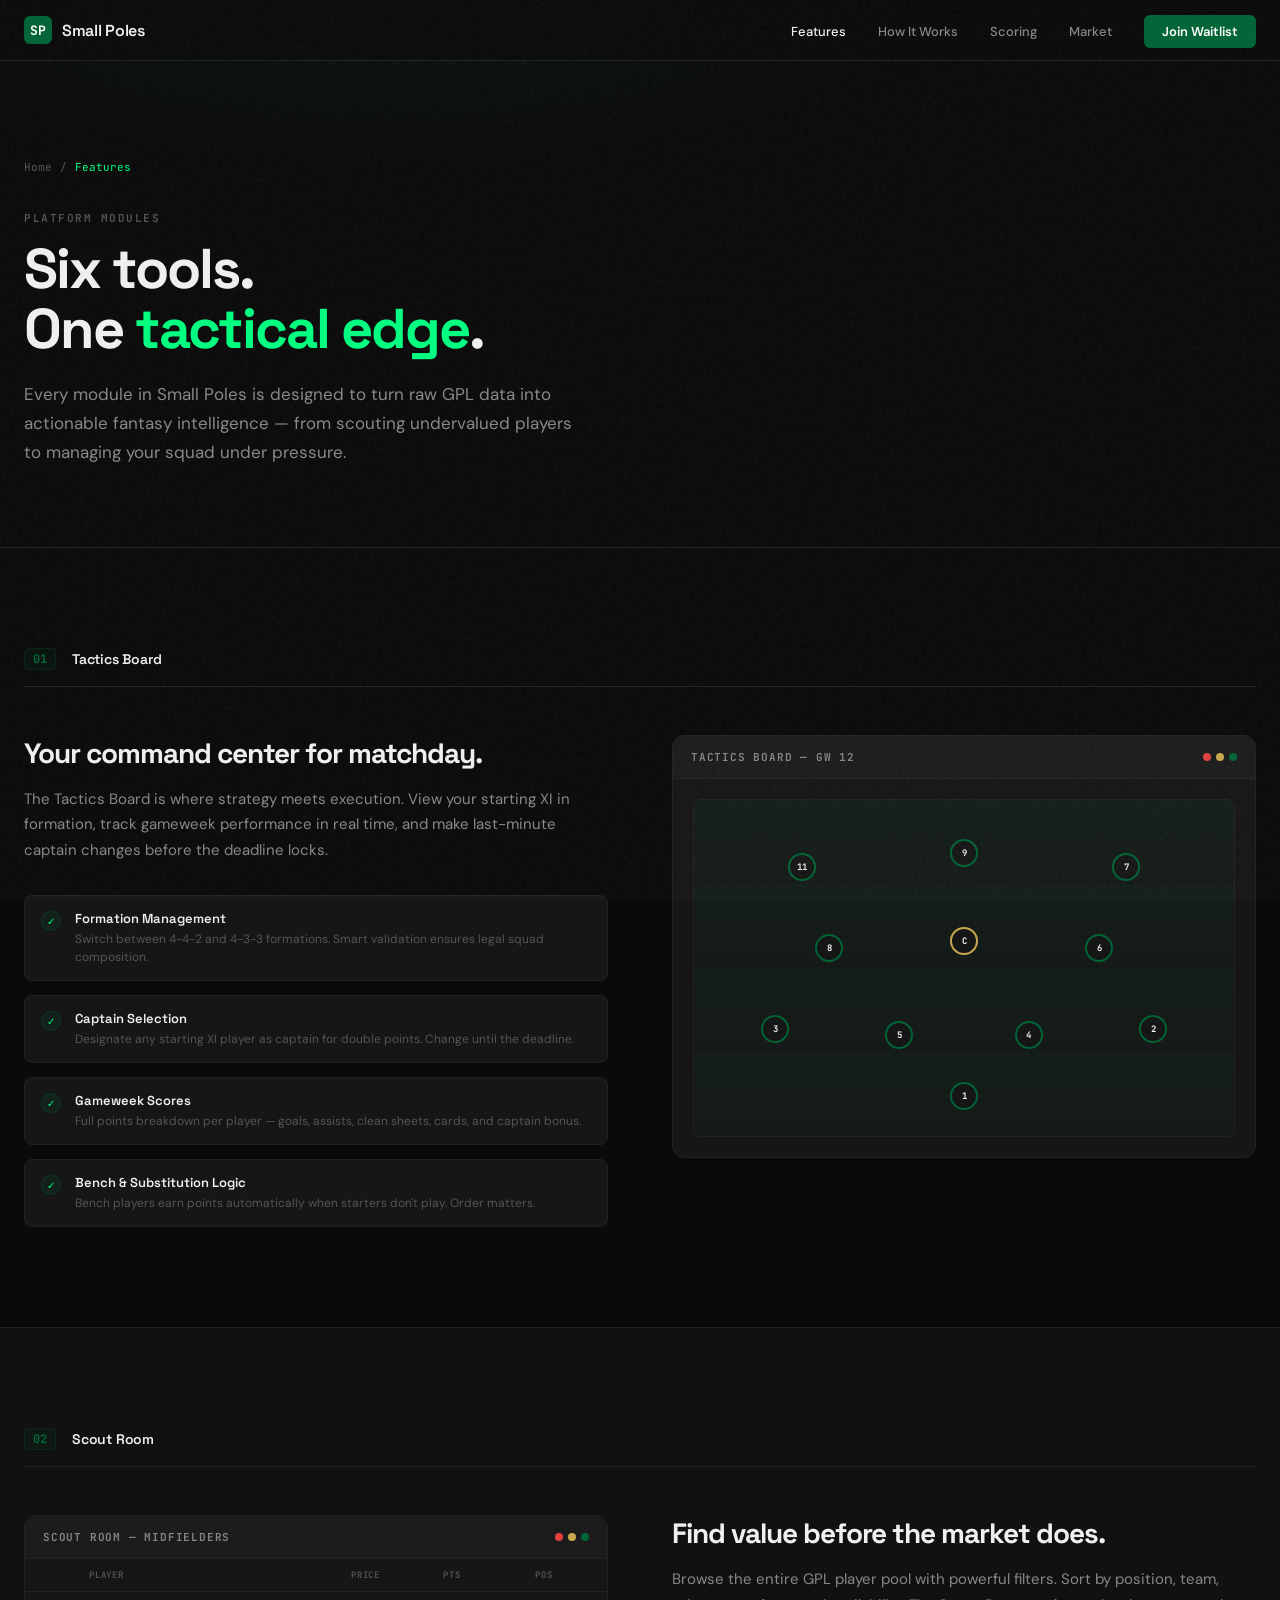
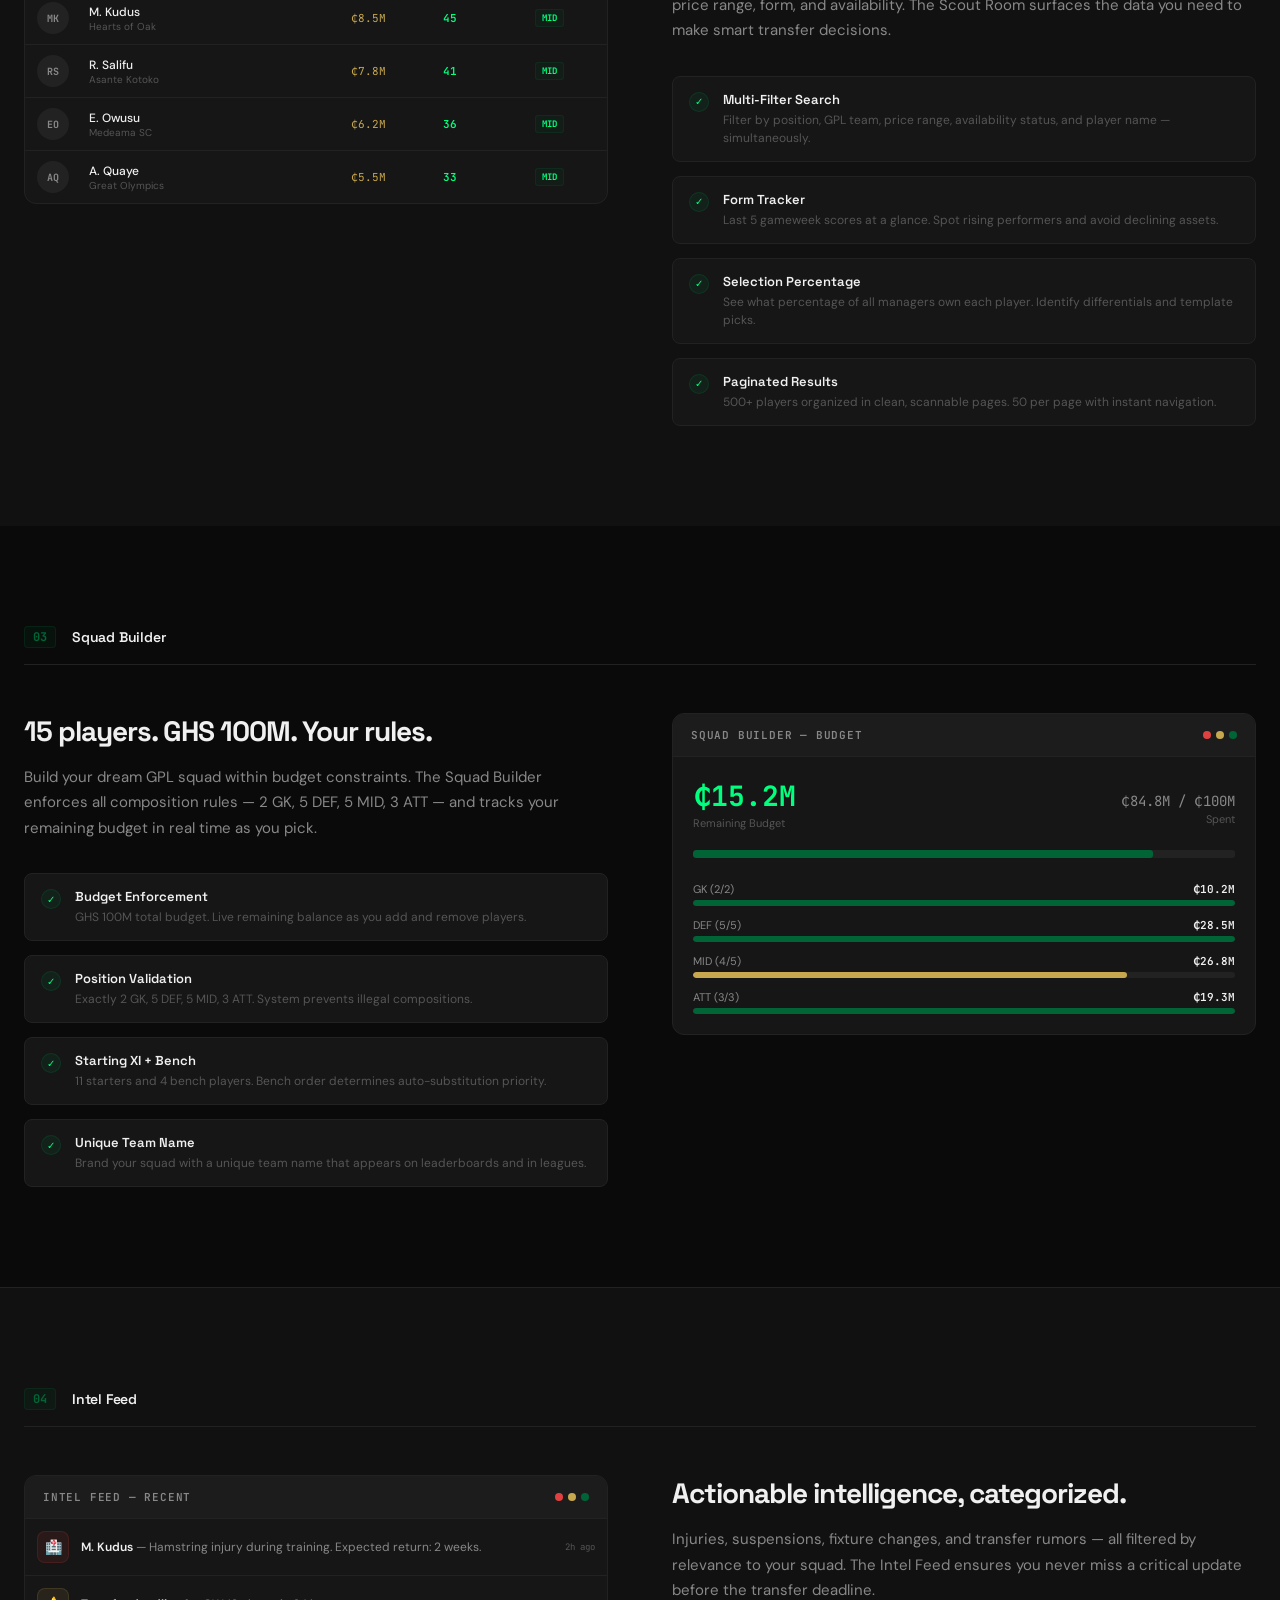
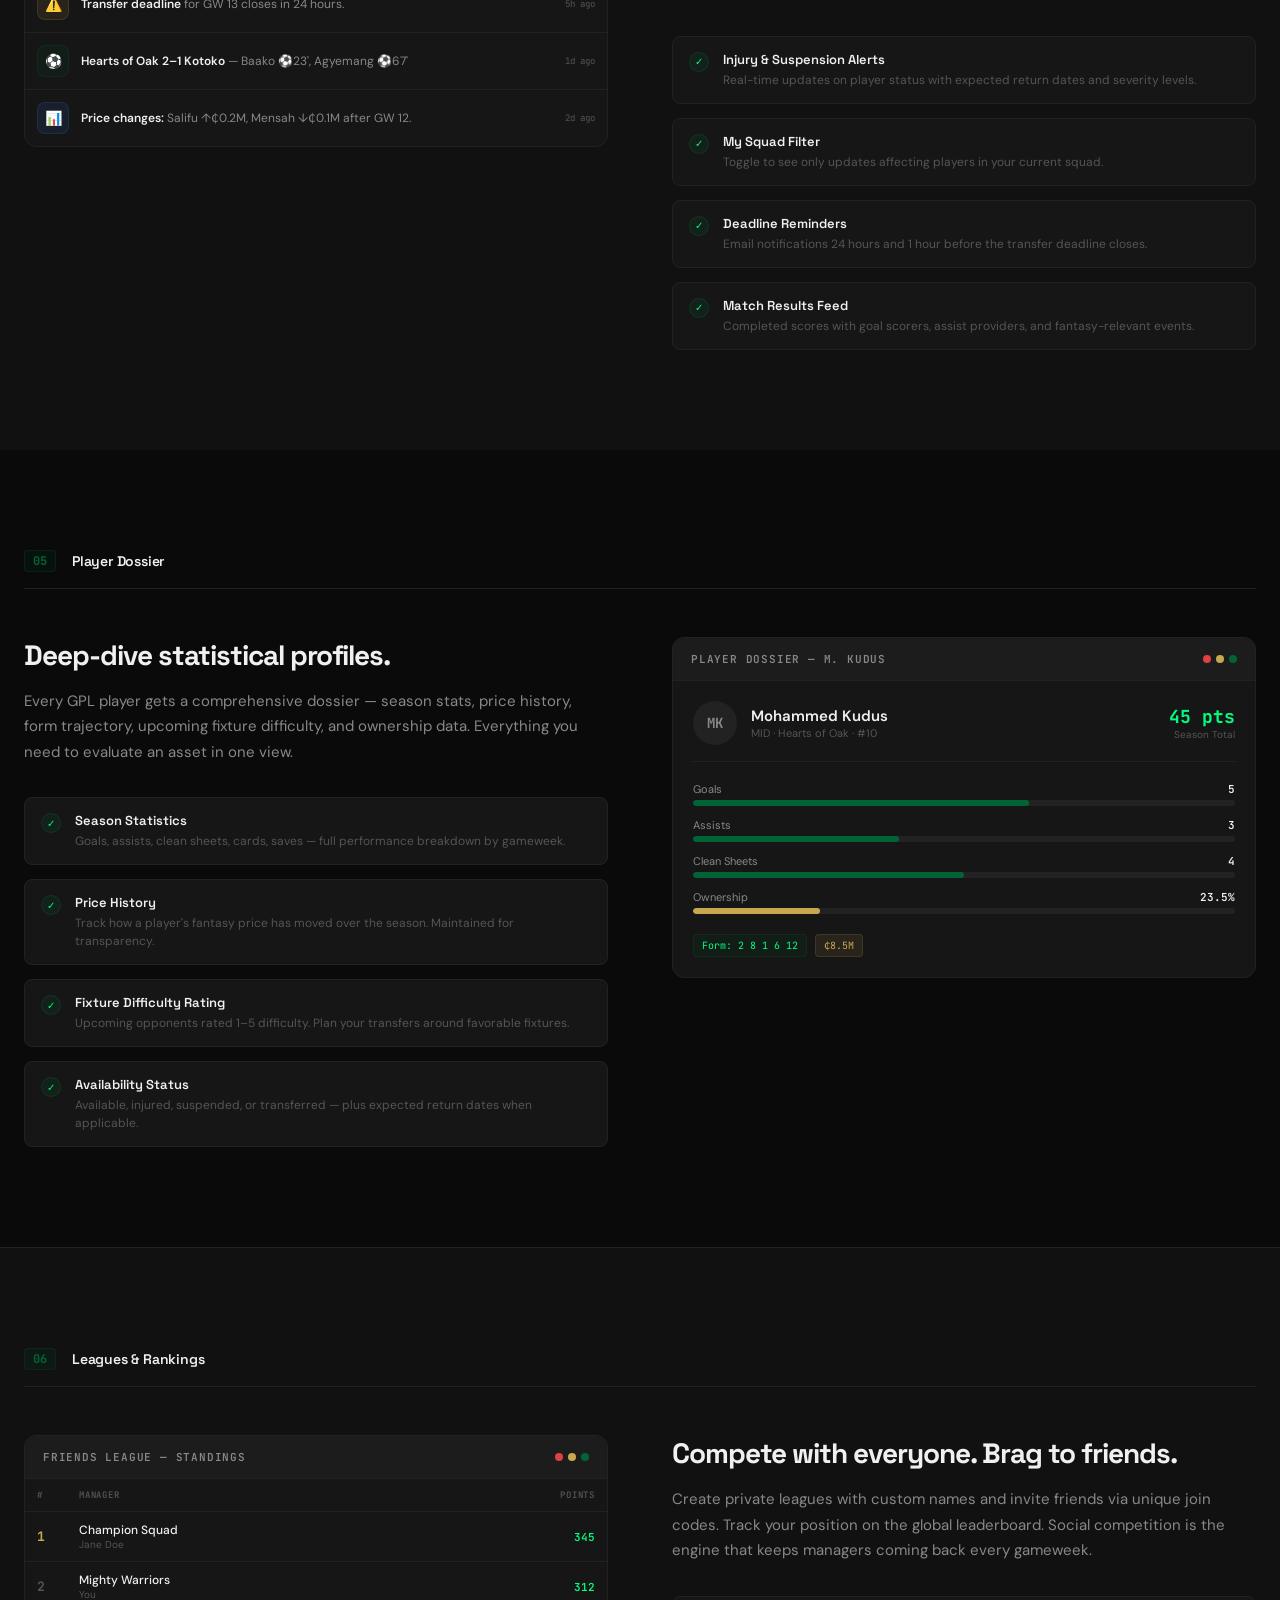
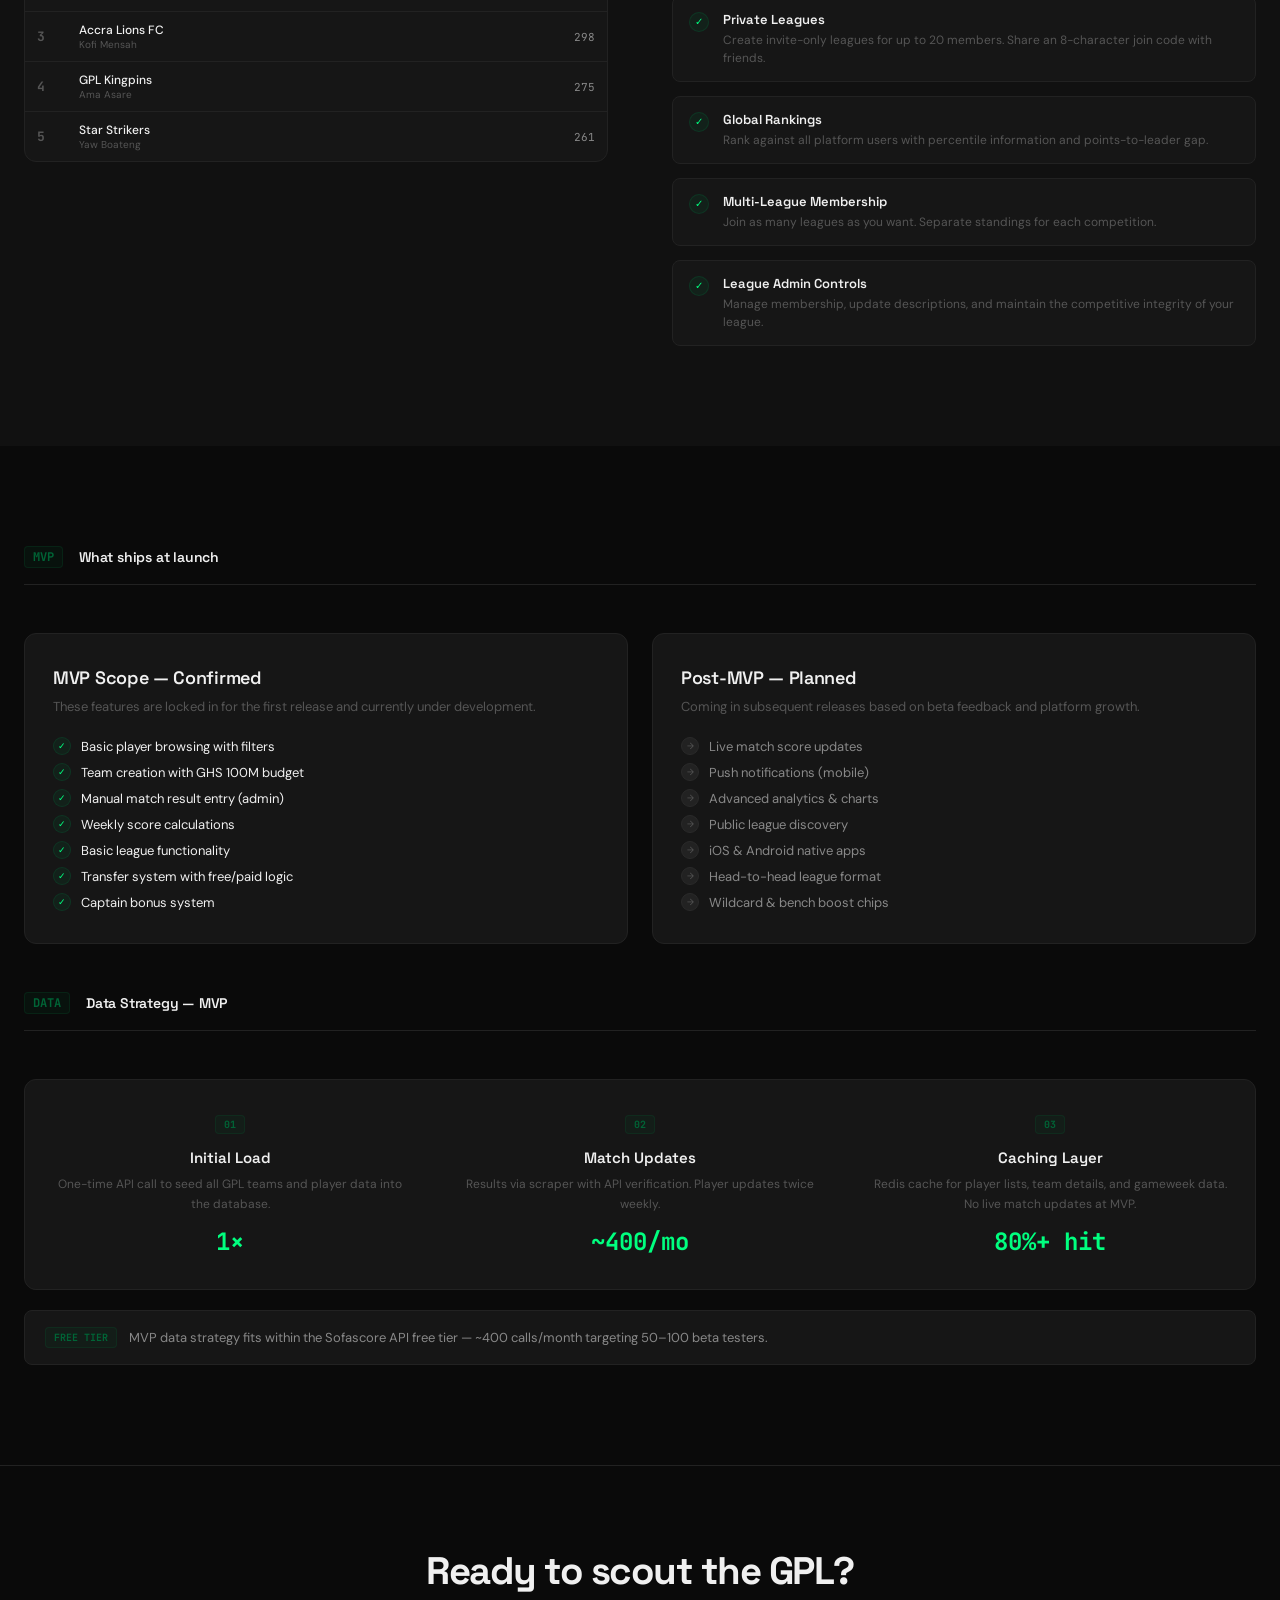
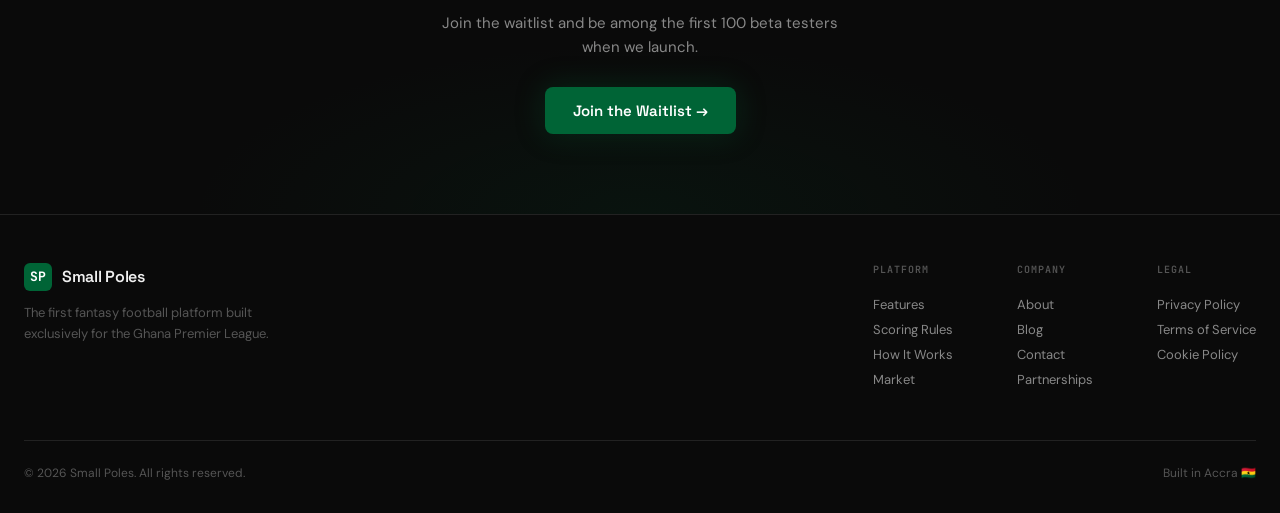
==== features.html @ ee2d5ac4 "Add scoring rules page for Small Poles fantasy football with detailed point system and examples" ====
<!DOCTYPE html>
<html lang="en">
<head>
    <meta charset="UTF-8">
    <meta name="viewport" content="width=device-width, initial-scale=1.0">
    <title>Features — Small Poles</title>
    <meta name="description" content="Six integrated modules for GPL fantasy intelligence. Tactics Board, Scout Room, Squad Builder, Intel Feed, Player Dossier, and Leagues.">
    <link rel="preconnect" href="https://fonts.googleapis.com">
    <link rel="preconnect" href="https://fonts.gstatic.com" crossorigin>
    <link href="https://fonts.googleapis.com/css2?family=Space+Grotesk:wght@300;400;500;600;700&family=JetBrains+Mono:wght@400;500;600;700&family=DM+Sans:wght@300;400;500;600;700&display=swap" rel="stylesheet">
    <style>
        *, *::before, *::after { margin: 0; padding: 0; box-sizing: border-box; }
        :root {
            --pitch: #006436; --pitch-light: #00803f; --pitch-glow: #00ff7f;
            --carbon: #0a0a0a; --carbon-light: #111111;
            --surface: #161616; --surface-raised: #1c1c1c;
            --border: #222222; --border-light: #2a2a2a;
            --text-primary: #f0f0f0; --text-secondary: #888888; --text-muted: #555555;
            --accent-gold: #c8a84e; --accent-red: #e04040; --accent-blue: #3b82f6;
            --font-display: 'Space Grotesk', sans-serif;
            --font-body: 'DM Sans', sans-serif;
            --font-mono: 'JetBrains Mono', monospace;
        }
        html { scroll-behavior: smooth; }
        body { font-family: var(--font-body); background: var(--carbon); color: var(--text-primary); overflow-x: hidden; -webkit-font-smoothing: antialiased; }
        body::after { content: ''; position: fixed; inset: 0; background-image: url("data:image/svg+xml,%3Csvg viewBox='0 0 256 256' xmlns='http://www.w3.org/2000/svg'%3E%3Cfilter id='n'%3E%3CfeTurbulence type='fractalNoise' baseFrequency='0.9' numOctaves='4' stitchTiles='stitch'/%3E%3C/filter%3E%3Crect width='100%25' height='100%25' filter='url(%23n)' opacity='0.04'/%3E%3C/svg%3E"); pointer-events: none; z-index: 9999; }
        .container { max-width: 1280px; margin: 0 auto; padding: 0 24px; }
        .label { font-family: var(--font-mono); font-size: 11px; font-weight: 600; letter-spacing: 1.5px; text-transform: uppercase; color: var(--text-muted); }

        /* ── Nav ── */
        nav { position: fixed; top: 0; left: 0; right: 0; z-index: 100; backdrop-filter: blur(20px); -webkit-backdrop-filter: blur(20px); background: rgba(10,10,10,0.8); border-bottom: 1px solid var(--border); }
        nav .container { display: flex; align-items: center; justify-content: space-between; height: 60px; }
        .nav-logo { display: flex; align-items: center; gap: 10px; text-decoration: none; color: var(--text-primary); }
        .nav-logo-mark { width: 28px; height: 28px; background: var(--pitch); border-radius: 6px; display: flex; align-items: center; justify-content: center; font-family: var(--font-mono); font-weight: 700; font-size: 13px; color: white; }
        .nav-logo-text { font-family: var(--font-display); font-weight: 600; font-size: 16px; letter-spacing: -0.3px; }
        .nav-links { display: flex; align-items: center; gap: 32px; list-style: none; }
        .nav-links a { font-size: 13px; font-weight: 500; color: var(--text-secondary); text-decoration: none; transition: color 0.2s; }
        .nav-links a:hover, .nav-links a.active { color: var(--text-primary); }
        .nav-cta { background: var(--pitch) !important; color: white !important; padding: 8px 18px; border-radius: 6px; font-weight: 600 !important; transition: background 0.2s !important; }
        .nav-cta:hover { background: var(--pitch-light) !important; }
        .mobile-toggle { display: none; background: none; border: 1px solid var(--border); border-radius: 6px; padding: 6px 10px; cursor: pointer; color: var(--text-primary); }
        .mobile-toggle span { display: block; width: 18px; height: 2px; background: var(--text-primary); margin: 4px 0; border-radius: 2px; }

        /* ── Page Hero ── */
        .page-hero {
            padding: 160px 0 80px;
            position: relative;
            border-bottom: 1px solid var(--border);
        }
        .page-hero-bg {
            position: absolute; inset: 0;
            background: radial-gradient(ellipse 70% 50% at 30% 0%, rgba(0,100,54,0.12) 0%, transparent 60%);
        }
        .page-hero .container { position: relative; z-index: 1; }
        .page-hero h1 {
            font-family: var(--font-display);
            font-size: clamp(40px, 4.5vw, 56px);
            font-weight: 700;
            letter-spacing: -2px;
            line-height: 1.08;
            margin-top: 12px;
            margin-bottom: 20px;
        }
        .page-hero h1 .accent { color: var(--pitch-glow); }
        .page-hero-sub {
            font-size: 17px;
            line-height: 1.7;
            color: var(--text-secondary);
            max-width: 560px;
        }
        .breadcrumb {
            display: flex; align-items: center; gap: 8px;
            font-family: var(--font-mono); font-size: 11px;
            margin-bottom: 32px;
        }
        .breadcrumb a { color: var(--text-muted); text-decoration: none; }
        .breadcrumb a:hover { color: var(--text-secondary); }
        .breadcrumb .sep { color: var(--text-muted); }
        .breadcrumb .current { color: var(--pitch-glow); }

        /* ── Sections ── */
        section { padding: 100px 0; }
        .section-label-bar {
            display: flex; align-items: center; gap: 16px;
            margin-bottom: 48px; padding-bottom: 16px;
            border-bottom: 1px solid var(--border);
        }
        .section-label-bar .num {
            font-family: var(--font-mono); font-size: 12px; font-weight: 700;
            color: var(--pitch); background: rgba(0,100,54,0.1);
            border: 1px solid rgba(0,100,54,0.2); border-radius: 4px;
            padding: 2px 8px;
        }
        .section-label-bar h2 {
            font-family: var(--font-display); font-size: 14px; font-weight: 600;
            letter-spacing: -0.2px;
        }
        .alt-bg { background: var(--carbon-light); border-top: 1px solid var(--border); }

        /* ── Feature Deep Dive ── */
        .feature-deep {
            display: grid;
            grid-template-columns: 1fr 1fr;
            gap: 64px;
            align-items: start;
        }
        .feature-deep.reversed { direction: rtl; }
        .feature-deep.reversed > * { direction: ltr; }
        .feature-deep-content h3 {
            font-family: var(--font-display);
            font-size: 28px; font-weight: 700;
            letter-spacing: -1px; margin-bottom: 16px;
        }
        .feature-deep-content > p {
            font-size: 15px; line-height: 1.7;
            color: var(--text-secondary); margin-bottom: 32px;
        }
        .feature-detail-list {
            display: flex; flex-direction: column; gap: 14px;
        }
        .feature-detail-item {
            display: flex; align-items: flex-start; gap: 14px;
            padding: 14px 16px;
            background: var(--surface);
            border: 1px solid var(--border);
            border-radius: 8px;
            transition: border-color 0.2s;
        }
        .feature-detail-item:hover { border-color: var(--border-light); }
        .feature-detail-check {
            width: 20px; height: 20px; border-radius: 50%;
            background: rgba(0,100,54,0.15); border: 1px solid rgba(0,100,54,0.3);
            display: flex; align-items: center; justify-content: center;
            flex-shrink: 0; margin-top: 1px;
            font-size: 10px; color: var(--pitch-glow);
        }
        .feature-detail-item h4 {
            font-family: var(--font-display); font-size: 13px; font-weight: 600;
            margin-bottom: 3px;
        }
        .feature-detail-item p {
            font-size: 12px; line-height: 1.5; color: var(--text-muted);
        }

        /* Feature Visual Mockup */
        .feature-visual {
            background: var(--surface);
            border: 1px solid var(--border);
            border-radius: 12px;
            overflow: hidden;
        }
        .feature-visual-header {
            display: flex; align-items: center; justify-content: space-between;
            padding: 14px 18px;
            border-bottom: 1px solid var(--border);
            background: var(--surface-raised);
        }
        .feature-visual-header h4 {
            font-family: var(--font-mono); font-size: 11px; font-weight: 600;
            color: var(--text-secondary); text-transform: uppercase; letter-spacing: 0.8px;
        }
        .fv-dots { display: flex; gap: 5px; }
        .fv-dots span { width: 8px; height: 8px; border-radius: 50%; background: var(--border-light); }
        .fv-dots span:first-child { background: var(--accent-red); }
        .fv-dots span:nth-child(2) { background: var(--accent-gold); }
        .fv-dots span:last-child { background: var(--pitch); }
        .feature-visual-body { padding: 20px; }

        /* Mock table rows */
        .mock-row {
            display: grid;
            grid-template-columns: 40px 1fr 80px 80px 60px;
            gap: 12px; align-items: center;
            padding: 10px 12px;
            border-bottom: 1px solid var(--border);
            font-size: 12px;
        }
        .mock-row:last-child { border-bottom: none; }
        .mock-row-head {
            font-family: var(--font-mono); font-size: 9px; font-weight: 600;
            color: var(--text-muted); text-transform: uppercase; letter-spacing: 0.8px;
        }
        .mock-avatar {
            width: 32px; height: 32px; border-radius: 50%;
            background: var(--border); display: flex;
            align-items: center; justify-content: center;
            font-family: var(--font-mono); font-size: 10px;
            font-weight: 700; color: var(--text-secondary);
        }
        .mock-name { font-weight: 500; }
        .mock-name small { display: block; font-size: 10px; color: var(--text-muted); font-weight: 400; }
        .mock-price { font-family: var(--font-mono); font-size: 11px; color: var(--accent-gold); }
        .mock-pts { font-family: var(--font-mono); font-size: 11px; font-weight: 600; color: var(--pitch-glow); }
        .mock-pos {
            font-family: var(--font-mono); font-size: 9px; font-weight: 700;
            background: rgba(0,100,54,0.1); border: 1px solid rgba(0,100,54,0.2);
            padding: 2px 6px; border-radius: 3px; color: var(--pitch-glow);
            text-align: center; width: fit-content;
        }

        /* Mock pitch */
        .mock-pitch {
            aspect-ratio: 16/10;
            background: linear-gradient(180deg,
                rgba(0,100,54,0.1) 0%, rgba(0,100,54,0.05) 25%,
                rgba(0,100,54,0.1) 25%, rgba(0,100,54,0.05) 50%,
                rgba(0,100,54,0.1) 50%, rgba(0,100,54,0.05) 75%,
                rgba(0,100,54,0.1) 75%, rgba(0,100,54,0.05) 100%);
            border-radius: 8px;
            border: 1px solid var(--border);
            position: relative;
        }
        .mock-pitch-dot {
            position: absolute; width: 28px; height: 28px;
            border-radius: 50%; background: var(--surface);
            border: 2px solid var(--pitch);
            display: flex; align-items: center; justify-content: center;
            font-family: var(--font-mono); font-size: 9px; font-weight: 700;
            transform: translate(-50%, -50%);
        }
        .mock-pitch-dot.gold { border-color: var(--accent-gold); }

        /* Mock notification list */
        .mock-notif {
            display: flex; align-items: center; gap: 12px;
            padding: 12px; border-bottom: 1px solid var(--border);
        }
        .mock-notif:last-child { border-bottom: none; }
        .mock-notif-icon {
            width: 32px; height: 32px; border-radius: 8px;
            display: flex; align-items: center; justify-content: center;
            font-size: 14px; flex-shrink: 0;
        }
        .mock-notif-icon.red { background: rgba(224,64,64,0.1); border: 1px solid rgba(224,64,64,0.15); }
        .mock-notif-icon.gold { background: rgba(200,168,78,0.1); border: 1px solid rgba(200,168,78,0.15); }
        .mock-notif-icon.blue { background: rgba(59,130,246,0.1); border: 1px solid rgba(59,130,246,0.15); }
        .mock-notif-icon.green { background: rgba(0,100,54,0.1); border: 1px solid rgba(0,100,54,0.2); }
        .mock-notif-text { font-size: 12px; color: var(--text-secondary); line-height: 1.4; }
        .mock-notif-text strong { color: var(--text-primary); font-weight: 600; }
        .mock-notif-time { font-family: var(--font-mono); font-size: 9px; color: var(--text-muted); margin-left: auto; white-space: nowrap; }

        /* Mock leaderboard */
        .mock-lb-row {
            display: grid;
            grid-template-columns: 30px 1fr 80px;
            gap: 12px; align-items: center;
            padding: 10px 12px;
            border-bottom: 1px solid var(--border);
            font-size: 12px;
        }
        .mock-lb-row:last-child { border-bottom: none; }
        .mock-lb-rank {
            font-family: var(--font-mono); font-weight: 700;
            color: var(--text-muted); font-size: 13px;
        }
        .mock-lb-rank.top { color: var(--accent-gold); }

        /* Mock stat bars */
        .mock-stat-bar-group { display: flex; flex-direction: column; gap: 12px; margin-top: 8px; }
        .mock-stat-bar-label {
            display: flex; justify-content: space-between;
            font-size: 11px; margin-bottom: 4px;
        }
        .mock-stat-bar-label span:last-child { font-family: var(--font-mono); font-weight: 600; color: var(--text-primary); }
        .mock-stat-bar-track {
            height: 6px; background: var(--border); border-radius: 3px; overflow: hidden;
        }
        .mock-stat-bar-fill {
            height: 100%; border-radius: 3px; background: var(--pitch);
        }

        /* ── MVP Status ── */
        .mvp-grid {
            display: grid;
            grid-template-columns: 1fr 1fr;
            gap: 24px;
        }
        .mvp-card {
            background: var(--surface);
            border: 1px solid var(--border);
            border-radius: 12px;
            padding: 32px 28px;
        }
        .mvp-card h3 {
            font-family: var(--font-display); font-size: 18px;
            font-weight: 600; margin-bottom: 8px; letter-spacing: -0.3px;
        }
        .mvp-card > p {
            font-size: 13px; color: var(--text-muted); margin-bottom: 20px; line-height: 1.6;
        }
        .mvp-checklist {
            display: flex; flex-direction: column; gap: 8px;
        }
        .mvp-check {
            display: flex; align-items: center; gap: 10px;
            font-size: 13px; color: var(--text-secondary);
        }
        .mvp-check-icon {
            width: 18px; height: 18px; border-radius: 50%;
            display: flex; align-items: center; justify-content: center;
            font-size: 9px; flex-shrink: 0;
        }
        .mvp-check-icon.done { background: rgba(0,100,54,0.15); color: var(--pitch-glow); border: 1px solid rgba(0,100,54,0.3); }
        .mvp-check-icon.planned { background: var(--border); color: var(--text-muted); border: 1px solid var(--border-light); }
        .mvp-check.done-text { color: var(--text-primary); }

        /* ── Data strategy ── */
        .data-flow {
            display: grid; grid-template-columns: repeat(3, 1fr); gap: 0;
            border: 1px solid var(--border); border-radius: 12px;
            overflow: hidden; background: var(--border);
        }
        .data-flow-step {
            background: var(--surface); padding: 32px 24px;
            text-align: center;
        }
        .data-flow-step-num {
            font-family: var(--font-mono); font-size: 10px; font-weight: 700;
            color: var(--pitch); background: rgba(0,100,54,0.1);
            border: 1px solid rgba(0,100,54,0.2);
            padding: 2px 8px; border-radius: 4px;
            display: inline-block; margin-bottom: 14px;
        }
        .data-flow-step h4 {
            font-family: var(--font-display); font-size: 15px; font-weight: 600;
            margin-bottom: 8px;
        }
        .data-flow-step p {
            font-size: 12px; line-height: 1.6; color: var(--text-muted);
        }
        .data-flow-step .mono-val {
            font-family: var(--font-mono); font-size: 24px; font-weight: 700;
            color: var(--pitch-glow); display: block; margin-top: 12px;
        }

        /* ── CTA ── */
        .page-cta {
            border-top: 1px solid var(--border);
            padding: 80px 0;
            text-align: center;
            position: relative;
        }
        .page-cta-bg { position: absolute; inset: 0; background: radial-gradient(ellipse 50% 70% at 50% 100%, rgba(0,100,54,0.1) 0%, transparent 70%); }
        .page-cta .container { position: relative; z-index: 1; }
        .page-cta h2 {
            font-family: var(--font-display); font-size: clamp(28px, 3vw, 40px);
            font-weight: 700; letter-spacing: -1.5px; margin-bottom: 16px;
        }
        .page-cta p { font-size: 15px; color: var(--text-secondary); max-width: 420px; margin: 0 auto 28px; line-height: 1.6; }
        .btn-primary {
            display: inline-flex; align-items: center; gap: 8px;
            background: var(--pitch); color: white; padding: 14px 28px;
            border-radius: 8px; font-family: var(--font-display);
            font-weight: 600; font-size: 15px; text-decoration: none;
            border: none; cursor: pointer; transition: all 0.2s;
            box-shadow: 0 0 30px rgba(0,100,54,0.3);
        }
        .btn-primary:hover { background: var(--pitch-light); transform: translateY(-1px); }

        /* ── Footer ── */
        footer { border-top: 1px solid var(--border); padding: 48px 0 32px; }
        .footer-top { display: flex; align-items: flex-start; justify-content: space-between; margin-bottom: 48px; }
        .footer-brand p { font-size: 13px; color: var(--text-muted); margin-top: 12px; max-width: 280px; line-height: 1.6; }
        .footer-links-group h4 { font-family: var(--font-mono); font-size: 10px; font-weight: 600; color: var(--text-muted); text-transform: uppercase; letter-spacing: 1px; margin-bottom: 16px; }
        .footer-links-group a { display: block; font-size: 13px; color: var(--text-secondary); text-decoration: none; padding: 4px 0; transition: color 0.2s; }
        .footer-links-group a:hover { color: var(--text-primary); }
        .footer-bottom { display: flex; align-items: center; justify-content: space-between; padding-top: 24px; border-top: 1px solid var(--border); font-size: 12px; color: var(--text-muted); }

        /* ── Animations ── */
        @keyframes fadeUp { from { opacity: 0; transform: translateY(24px); } to { opacity: 1; transform: translateY(0); } }
        .reveal { opacity: 0; transform: translateY(30px); transition: opacity 0.7s ease-out, transform 0.7s ease-out; }
        .reveal.visible { opacity: 1; transform: translateY(0); }

        /* ── Responsive ── */
        @media (max-width: 1024px) {
            .feature-deep, .feature-deep.reversed { grid-template-columns: 1fr; direction: ltr; }
            .mvp-grid { grid-template-columns: 1fr; }
            .data-flow { grid-template-columns: 1fr; }
        }
        @media (max-width: 768px) {
            .nav-links { display: none; }
            .mobile-toggle { display: block; }
            .nav-links.open { display: flex; flex-direction: column; position: absolute; top: 60px; left: 0; right: 0; background: var(--carbon); border-bottom: 1px solid var(--border); padding: 20px 24px; gap: 16px; }
            .footer-top { flex-direction: column; gap: 36px; }
            .footer-bottom { flex-direction: column; gap: 12px; text-align: center; }
        }
    </style>
</head>
<body>

<nav>
    <div class="container">
        <a href="index.html" class="nav-logo">
            <div class="nav-logo-mark">SP</div>
            <span class="nav-logo-text">Small Poles</span>
        </a>
        <ul class="nav-links" id="navLinks">
            <li><a href="features.html" class="active">Features</a></li>
            <li><a href="how-it-works.html">How It Works</a></li>
            <li><a href="scoring.html">Scoring</a></li>
            <li><a href="market.html">Market</a></li>
            <li><a href="index.html#waitlist" class="nav-cta">Join Waitlist</a></li>
        </ul>
        <button class="mobile-toggle" onclick="document.getElementById('navLinks').classList.toggle('open')" aria-label="Toggle menu">
            <span></span><span></span><span></span>
        </button>
    </div>
</nav>

<!-- Page Hero -->
<section class="page-hero">
    <div class="page-hero-bg"></div>
    <div class="container">
        <div class="breadcrumb">
            <a href="index.html">Home</a>
            <span class="sep">/</span>
            <span class="current">Features</span>
        </div>
        <span class="label">Platform Modules</span>
        <h1>Six tools.<br>One <span class="accent">tactical edge</span>.</h1>
        <p class="page-hero-sub">Every module in Small Poles is designed to turn raw GPL data into actionable fantasy intelligence — from scouting undervalued players to managing your squad under pressure.</p>
    </div>
</section>

<!-- Feature 1: Tactics Board -->
<section id="tactics-board">
    <div class="container">
        <div class="section-label-bar reveal">
            <span class="num">01</span>
            <h2>Tactics Board</h2>
        </div>
        <div class="feature-deep reveal">
            <div class="feature-deep-content">
                <h3>Your command center for matchday.</h3>
                <p>The Tactics Board is where strategy meets execution. View your starting XI in formation, track gameweek performance in real time, and make last-minute captain changes before the deadline locks.</p>
                <div class="feature-detail-list">
                    <div class="feature-detail-item">
                        <div class="feature-detail-check">✓</div>
                        <div>
                            <h4>Formation Management</h4>
                            <p>Switch between 4-4-2 and 4-3-3 formations. Smart validation ensures legal squad composition.</p>
                        </div>
                    </div>
                    <div class="feature-detail-item">
                        <div class="feature-detail-check">✓</div>
                        <div>
                            <h4>Captain Selection</h4>
                            <p>Designate any starting XI player as captain for double points. Change until the deadline.</p>
                        </div>
                    </div>
                    <div class="feature-detail-item">
                        <div class="feature-detail-check">✓</div>
                        <div>
                            <h4>Gameweek Scores</h4>
                            <p>Full points breakdown per player — goals, assists, clean sheets, cards, and captain bonus.</p>
                        </div>
                    </div>
                    <div class="feature-detail-item">
                        <div class="feature-detail-check">✓</div>
                        <div>
                            <h4>Bench & Substitution Logic</h4>
                            <p>Bench players earn points automatically when starters don't play. Order matters.</p>
                        </div>
                    </div>
                </div>
            </div>
            <div class="feature-visual">
                <div class="feature-visual-header">
                    <h4>Tactics Board — GW 12</h4>
                    <div class="fv-dots"><span></span><span></span><span></span></div>
                </div>
                <div class="feature-visual-body">
                    <div class="mock-pitch">
                        <div class="mock-pitch-dot" style="left:50%;top:88%">1</div>
                        <div class="mock-pitch-dot" style="left:15%;top:68%">3</div>
                        <div class="mock-pitch-dot" style="left:38%;top:70%">5</div>
                        <div class="mock-pitch-dot" style="left:62%;top:70%">4</div>
                        <div class="mock-pitch-dot" style="left:85%;top:68%">2</div>
                        <div class="mock-pitch-dot" style="left:25%;top:44%">8</div>
                        <div class="mock-pitch-dot gold" style="left:50%;top:42%">C</div>
                        <div class="mock-pitch-dot" style="left:75%;top:44%">6</div>
                        <div class="mock-pitch-dot" style="left:20%;top:20%">11</div>
                        <div class="mock-pitch-dot" style="left:50%;top:16%">9</div>
                        <div class="mock-pitch-dot" style="left:80%;top:20%">7</div>
                    </div>
                </div>
            </div>
        </div>
    </div>
</section>

<!-- Feature 2: Scout Room -->
<section class="alt-bg" id="scout-room">
    <div class="container">
        <div class="section-label-bar reveal">
            <span class="num">02</span>
            <h2>Scout Room</h2>
        </div>
        <div class="feature-deep reversed reveal">
            <div class="feature-deep-content">
                <h3>Find value before the market does.</h3>
                <p>Browse the entire GPL player pool with powerful filters. Sort by position, team, price range, form, and availability. The Scout Room surfaces the data you need to make smart transfer decisions.</p>
                <div class="feature-detail-list">
                    <div class="feature-detail-item">
                        <div class="feature-detail-check">✓</div>
                        <div>
                            <h4>Multi-Filter Search</h4>
                            <p>Filter by position, GPL team, price range, availability status, and player name — simultaneously.</p>
                        </div>
                    </div>
                    <div class="feature-detail-item">
                        <div class="feature-detail-check">✓</div>
                        <div>
                            <h4>Form Tracker</h4>
                            <p>Last 5 gameweek scores at a glance. Spot rising performers and avoid declining assets.</p>
                        </div>
                    </div>
                    <div class="feature-detail-item">
                        <div class="feature-detail-check">✓</div>
                        <div>
                            <h4>Selection Percentage</h4>
                            <p>See what percentage of all managers own each player. Identify differentials and template picks.</p>
                        </div>
                    </div>
                    <div class="feature-detail-item">
                        <div class="feature-detail-check">✓</div>
                        <div>
                            <h4>Paginated Results</h4>
                            <p>500+ players organized in clean, scannable pages. 50 per page with instant navigation.</p>
                        </div>
                    </div>
                </div>
            </div>
            <div class="feature-visual">
                <div class="feature-visual-header">
                    <h4>Scout Room — Midfielders</h4>
                    <div class="fv-dots"><span></span><span></span><span></span></div>
                </div>
                <div class="feature-visual-body" style="padding:0">
                    <div class="mock-row mock-row-head">
                        <span></span><span>Player</span><span>Price</span><span>Pts</span><span>Pos</span>
                    </div>
                    <div class="mock-row">
                        <div class="mock-avatar">MK</div>
                        <div class="mock-name">M. Kudus<small>Hearts of Oak</small></div>
                        <div class="mock-price">₵8.5M</div>
                        <div class="mock-pts">45</div>
                        <div class="mock-pos">MID</div>
                    </div>
                    <div class="mock-row">
                        <div class="mock-avatar">RS</div>
                        <div class="mock-name">R. Salifu<small>Asante Kotoko</small></div>
                        <div class="mock-price">₵7.8M</div>
                        <div class="mock-pts">41</div>
                        <div class="mock-pos">MID</div>
                    </div>
                    <div class="mock-row">
                        <div class="mock-avatar">EO</div>
                        <div class="mock-name">E. Owusu<small>Medeama SC</small></div>
                        <div class="mock-price">₵6.2M</div>
                        <div class="mock-pts">36</div>
                        <div class="mock-pos">MID</div>
                    </div>
                    <div class="mock-row">
                        <div class="mock-avatar">AQ</div>
                        <div class="mock-name">A. Quaye<small>Great Olympics</small></div>
                        <div class="mock-price">₵5.5M</div>
                        <div class="mock-pts">33</div>
                        <div class="mock-pos">MID</div>
                    </div>
                </div>
            </div>
        </div>
    </div>
</section>

<!-- Feature 3: Squad Builder -->
<section id="squad-builder">
    <div class="container">
        <div class="section-label-bar reveal">
            <span class="num">03</span>
            <h2>Squad Builder</h2>
        </div>
        <div class="feature-deep reveal">
            <div class="feature-deep-content">
                <h3>15 players. GHS 100M. Your rules.</h3>
                <p>Build your dream GPL squad within budget constraints. The Squad Builder enforces all composition rules — 2 GK, 5 DEF, 5 MID, 3 ATT — and tracks your remaining budget in real time as you pick.</p>
                <div class="feature-detail-list">
                    <div class="feature-detail-item">
                        <div class="feature-detail-check">✓</div>
                        <div>
                            <h4>Budget Enforcement</h4>
                            <p>GHS 100M total budget. Live remaining balance as you add and remove players.</p>
                        </div>
                    </div>
                    <div class="feature-detail-item">
                        <div class="feature-detail-check">✓</div>
                        <div>
                            <h4>Position Validation</h4>
                            <p>Exactly 2 GK, 5 DEF, 5 MID, 3 ATT. System prevents illegal compositions.</p>
                        </div>
                    </div>
                    <div class="feature-detail-item">
                        <div class="feature-detail-check">✓</div>
                        <div>
                            <h4>Starting XI + Bench</h4>
                            <p>11 starters and 4 bench players. Bench order determines auto-substitution priority.</p>
                        </div>
                    </div>
                    <div class="feature-detail-item">
                        <div class="feature-detail-check">✓</div>
                        <div>
                            <h4>Unique Team Name</h4>
                            <p>Brand your squad with a unique team name that appears on leaderboards and in leagues.</p>
                        </div>
                    </div>
                </div>
            </div>
            <div class="feature-visual">
                <div class="feature-visual-header">
                    <h4>Squad Builder — Budget</h4>
                    <div class="fv-dots"><span></span><span></span><span></span></div>
                </div>
                <div class="feature-visual-body">
                    <div style="display:flex;justify-content:space-between;align-items:baseline;margin-bottom:20px">
                        <div>
                            <div style="font-family:var(--font-mono);font-size:28px;font-weight:700;color:var(--pitch-glow)">₵15.2M</div>
                            <div style="font-size:11px;color:var(--text-muted);margin-top:2px">Remaining Budget</div>
                        </div>
                        <div style="text-align:right">
                            <div style="font-family:var(--font-mono);font-size:14px;color:var(--text-secondary)">₵84.8M / ₵100M</div>
                            <div style="font-size:11px;color:var(--text-muted);margin-top:2px">Spent</div>
                        </div>
                    </div>
                    <div class="mock-stat-bar-track" style="height:8px;margin-bottom:24px">
                        <div class="mock-stat-bar-fill" style="width:84.8%"></div>
                    </div>
                    <div class="mock-stat-bar-group">
                        <div>
                            <div class="mock-stat-bar-label"><span style="color:var(--text-secondary)">GK (2/2)</span><span>₵10.2M</span></div>
                            <div class="mock-stat-bar-track"><div class="mock-stat-bar-fill" style="width:100%"></div></div>
                        </div>
                        <div>
                            <div class="mock-stat-bar-label"><span style="color:var(--text-secondary)">DEF (5/5)</span><span>₵28.5M</span></div>
                            <div class="mock-stat-bar-track"><div class="mock-stat-bar-fill" style="width:100%"></div></div>
                        </div>
                        <div>
                            <div class="mock-stat-bar-label"><span style="color:var(--text-secondary)">MID (4/5)</span><span>₵26.8M</span></div>
                            <div class="mock-stat-bar-track"><div class="mock-stat-bar-fill" style="width:80%;background:var(--accent-gold)"></div></div>
                        </div>
                        <div>
                            <div class="mock-stat-bar-label"><span style="color:var(--text-secondary)">ATT (3/3)</span><span>₵19.3M</span></div>
                            <div class="mock-stat-bar-track"><div class="mock-stat-bar-fill" style="width:100%"></div></div>
                        </div>
                    </div>
                </div>
            </div>
        </div>
    </div>
</section>

<!-- Feature 4: Intel Feed -->
<section class="alt-bg" id="intel-feed">
    <div class="container">
        <div class="section-label-bar reveal">
            <span class="num">04</span>
            <h2>Intel Feed</h2>
        </div>
        <div class="feature-deep reversed reveal">
            <div class="feature-deep-content">
                <h3>Actionable intelligence, categorized.</h3>
                <p>Injuries, suspensions, fixture changes, and transfer rumors — all filtered by relevance to your squad. The Intel Feed ensures you never miss a critical update before the transfer deadline.</p>
                <div class="feature-detail-list">
                    <div class="feature-detail-item">
                        <div class="feature-detail-check">✓</div>
                        <div>
                            <h4>Injury & Suspension Alerts</h4>
                            <p>Real-time updates on player status with expected return dates and severity levels.</p>
                        </div>
                    </div>
                    <div class="feature-detail-item">
                        <div class="feature-detail-check">✓</div>
                        <div>
                            <h4>My Squad Filter</h4>
                            <p>Toggle to see only updates affecting players in your current squad.</p>
                        </div>
                    </div>
                    <div class="feature-detail-item">
                        <div class="feature-detail-check">✓</div>
                        <div>
                            <h4>Deadline Reminders</h4>
                            <p>Email notifications 24 hours and 1 hour before the transfer deadline closes.</p>
                        </div>
                    </div>
                    <div class="feature-detail-item">
                        <div class="feature-detail-check">✓</div>
                        <div>
                            <h4>Match Results Feed</h4>
                            <p>Completed scores with goal scorers, assist providers, and fantasy-relevant events.</p>
                        </div>
                    </div>
                </div>
            </div>
            <div class="feature-visual">
                <div class="feature-visual-header">
                    <h4>Intel Feed — Recent</h4>
                    <div class="fv-dots"><span></span><span></span><span></span></div>
                </div>
                <div class="feature-visual-body" style="padding:0">
                    <div class="mock-notif">
                        <div class="mock-notif-icon red">🏥</div>
                        <div class="mock-notif-text"><strong>M. Kudus</strong> — Hamstring injury during training. Expected return: 2 weeks.</div>
                        <div class="mock-notif-time">2h ago</div>
                    </div>
                    <div class="mock-notif">
                        <div class="mock-notif-icon gold">⚠️</div>
                        <div class="mock-notif-text"><strong>Transfer deadline</strong> for GW 13 closes in 24 hours.</div>
                        <div class="mock-notif-time">5h ago</div>
                    </div>
                    <div class="mock-notif">
                        <div class="mock-notif-icon green">⚽</div>
                        <div class="mock-notif-text"><strong>Hearts of Oak 2–1 Kotoko</strong> — Baako ⚽23', Agyemang ⚽67'</div>
                        <div class="mock-notif-time">1d ago</div>
                    </div>
                    <div class="mock-notif">
                        <div class="mock-notif-icon blue">📊</div>
                        <div class="mock-notif-text"><strong>Price changes:</strong> Salifu ↑₵0.2M, Mensah ↓₵0.1M after GW 12.</div>
                        <div class="mock-notif-time">2d ago</div>
                    </div>
                </div>
            </div>
        </div>
    </div>
</section>

<!-- Feature 5: Player Dossier -->
<section id="player-dossier">
    <div class="container">
        <div class="section-label-bar reveal">
            <span class="num">05</span>
            <h2>Player Dossier</h2>
        </div>
        <div class="feature-deep reveal">
            <div class="feature-deep-content">
                <h3>Deep-dive statistical profiles.</h3>
                <p>Every GPL player gets a comprehensive dossier — season stats, price history, form trajectory, upcoming fixture difficulty, and ownership data. Everything you need to evaluate an asset in one view.</p>
                <div class="feature-detail-list">
                    <div class="feature-detail-item">
                        <div class="feature-detail-check">✓</div>
                        <div>
                            <h4>Season Statistics</h4>
                            <p>Goals, assists, clean sheets, cards, saves — full performance breakdown by gameweek.</p>
                        </div>
                    </div>
                    <div class="feature-detail-item">
                        <div class="feature-detail-check">✓</div>
                        <div>
                            <h4>Price History</h4>
                            <p>Track how a player's fantasy price has moved over the season. Maintained for transparency.</p>
                        </div>
                    </div>
                    <div class="feature-detail-item">
                        <div class="feature-detail-check">✓</div>
                        <div>
                            <h4>Fixture Difficulty Rating</h4>
                            <p>Upcoming opponents rated 1–5 difficulty. Plan your transfers around favorable fixtures.</p>
                        </div>
                    </div>
                    <div class="feature-detail-item">
                        <div class="feature-detail-check">✓</div>
                        <div>
                            <h4>Availability Status</h4>
                            <p>Available, injured, suspended, or transferred — plus expected return dates when applicable.</p>
                        </div>
                    </div>
                </div>
            </div>
            <div class="feature-visual">
                <div class="feature-visual-header">
                    <h4>Player Dossier — M. Kudus</h4>
                    <div class="fv-dots"><span></span><span></span><span></span></div>
                </div>
                <div class="feature-visual-body">
                    <div style="display:flex;align-items:center;gap:14px;margin-bottom:20px;padding-bottom:16px;border-bottom:1px solid var(--border)">
                        <div class="mock-avatar" style="width:44px;height:44px;font-size:14px">MK</div>
                        <div>
                            <div style="font-weight:600;font-size:15px">Mohammed Kudus</div>
                            <div style="font-size:11px;color:var(--text-muted)">MID · Hearts of Oak · #10</div>
                        </div>
                        <div style="margin-left:auto;text-align:right">
                            <div style="font-family:var(--font-mono);font-size:18px;font-weight:700;color:var(--pitch-glow)">45 pts</div>
                            <div style="font-size:10px;color:var(--text-muted)">Season Total</div>
                        </div>
                    </div>
                    <div class="mock-stat-bar-group">
                        <div>
                            <div class="mock-stat-bar-label"><span style="color:var(--text-secondary)">Goals</span><span>5</span></div>
                            <div class="mock-stat-bar-track"><div class="mock-stat-bar-fill" style="width:62%"></div></div>
                        </div>
                        <div>
                            <div class="mock-stat-bar-label"><span style="color:var(--text-secondary)">Assists</span><span>3</span></div>
                            <div class="mock-stat-bar-track"><div class="mock-stat-bar-fill" style="width:38%"></div></div>
                        </div>
                        <div>
                            <div class="mock-stat-bar-label"><span style="color:var(--text-secondary)">Clean Sheets</span><span>4</span></div>
                            <div class="mock-stat-bar-track"><div class="mock-stat-bar-fill" style="width:50%"></div></div>
                        </div>
                        <div>
                            <div class="mock-stat-bar-label"><span style="color:var(--text-secondary)">Ownership</span><span>23.5%</span></div>
                            <div class="mock-stat-bar-track"><div class="mock-stat-bar-fill" style="width:23.5%;background:var(--accent-gold)"></div></div>
                        </div>
                    </div>
                    <div style="display:flex;gap:8px;margin-top:20px">
                        <div style="font-family:var(--font-mono);font-size:10px;padding:4px 8px;background:rgba(0,100,54,0.1);border:1px solid rgba(0,100,54,0.2);border-radius:4px;color:var(--pitch-glow)">Form: 2 8 1 6 12</div>
                        <div style="font-family:var(--font-mono);font-size:10px;padding:4px 8px;background:rgba(200,168,78,0.1);border:1px solid rgba(200,168,78,0.15);border-radius:4px;color:var(--accent-gold)">₵8.5M</div>
                    </div>
                </div>
            </div>
        </div>
    </div>
</section>

<!-- Feature 6: Leagues -->
<section class="alt-bg" id="leagues">
    <div class="container">
        <div class="section-label-bar reveal">
            <span class="num">06</span>
            <h2>Leagues & Rankings</h2>
        </div>
        <div class="feature-deep reversed reveal">
            <div class="feature-deep-content">
                <h3>Compete with everyone. Brag to friends.</h3>
                <p>Create private leagues with custom names and invite friends via unique join codes. Track your position on the global leaderboard. Social competition is the engine that keeps managers coming back every gameweek.</p>
                <div class="feature-detail-list">
                    <div class="feature-detail-item">
                        <div class="feature-detail-check">✓</div>
                        <div>
                            <h4>Private Leagues</h4>
                            <p>Create invite-only leagues for up to 20 members. Share an 8-character join code with friends.</p>
                        </div>
                    </div>
                    <div class="feature-detail-item">
                        <div class="feature-detail-check">✓</div>
                        <div>
                            <h4>Global Rankings</h4>
                            <p>Rank against all platform users with percentile information and points-to-leader gap.</p>
                        </div>
                    </div>
                    <div class="feature-detail-item">
                        <div class="feature-detail-check">✓</div>
                        <div>
                            <h4>Multi-League Membership</h4>
                            <p>Join as many leagues as you want. Separate standings for each competition.</p>
                        </div>
                    </div>
                    <div class="feature-detail-item">
                        <div class="feature-detail-check">✓</div>
                        <div>
                            <h4>League Admin Controls</h4>
                            <p>Manage membership, update descriptions, and maintain the competitive integrity of your league.</p>
                        </div>
                    </div>
                </div>
            </div>
            <div class="feature-visual">
                <div class="feature-visual-header">
                    <h4>Friends League — Standings</h4>
                    <div class="fv-dots"><span></span><span></span><span></span></div>
                </div>
                <div class="feature-visual-body" style="padding:0">
                    <div class="mock-lb-row mock-row-head" style="display:grid;grid-template-columns:30px 1fr 80px;gap:12px;padding:10px 12px;font-family:var(--font-mono);font-size:9px;color:var(--text-muted);text-transform:uppercase;letter-spacing:0.8px;border-bottom:1px solid var(--border)">
                        <span>#</span><span>Manager</span><span style="text-align:right">Points</span>
                    </div>
                    <div class="mock-lb-row">
                        <div class="mock-lb-rank top">1</div>
                        <div class="mock-name">Champion Squad<small>Jane Doe</small></div>
                        <div class="mock-pts" style="text-align:right">345</div>
                    </div>
                    <div class="mock-lb-row">
                        <div class="mock-lb-rank">2</div>
                        <div class="mock-name">Mighty Warriors<small>You</small></div>
                        <div class="mock-pts" style="text-align:right">312</div>
                    </div>
                    <div class="mock-lb-row">
                        <div class="mock-lb-rank">3</div>
                        <div class="mock-name">Accra Lions FC<small>Kofi Mensah</small></div>
                        <div style="text-align:right;font-family:var(--font-mono);font-size:11px;color:var(--text-secondary)">298</div>
                    </div>
                    <div class="mock-lb-row">
                        <div class="mock-lb-rank">4</div>
                        <div class="mock-name">GPL Kingpins<small>Ama Asare</small></div>
                        <div style="text-align:right;font-family:var(--font-mono);font-size:11px;color:var(--text-secondary)">275</div>
                    </div>
                    <div class="mock-lb-row">
                        <div class="mock-lb-rank">5</div>
                        <div class="mock-name">Star Strikers<small>Yaw Boateng</small></div>
                        <div style="text-align:right;font-family:var(--font-mono);font-size:11px;color:var(--text-secondary)">261</div>
                    </div>
                </div>
            </div>
        </div>
    </div>
</section>

<!-- MVP Status -->
<section id="mvp-status">
    <div class="container">
        <div class="section-label-bar reveal">
            <span class="num">MVP</span>
            <h2>What ships at launch</h2>
        </div>
        <div class="mvp-grid reveal">
            <div class="mvp-card">
                <h3>MVP Scope — Confirmed</h3>
                <p>These features are locked in for the first release and currently under development.</p>
                <div class="mvp-checklist">
                    <div class="mvp-check done-text"><div class="mvp-check-icon done">✓</div> Basic player browsing with filters</div>
                    <div class="mvp-check done-text"><div class="mvp-check-icon done">✓</div> Team creation with GHS 100M budget</div>
                    <div class="mvp-check done-text"><div class="mvp-check-icon done">✓</div> Manual match result entry (admin)</div>
                    <div class="mvp-check done-text"><div class="mvp-check-icon done">✓</div> Weekly score calculations</div>
                    <div class="mvp-check done-text"><div class="mvp-check-icon done">✓</div> Basic league functionality</div>
                    <div class="mvp-check done-text"><div class="mvp-check-icon done">✓</div> Transfer system with free/paid logic</div>
                    <div class="mvp-check done-text"><div class="mvp-check-icon done">✓</div> Captain bonus system</div>
                </div>
            </div>
            <div class="mvp-card">
                <h3>Post-MVP — Planned</h3>
                <p>Coming in subsequent releases based on beta feedback and platform growth.</p>
                <div class="mvp-checklist">
                    <div class="mvp-check"><div class="mvp-check-icon planned">→</div> Live match score updates</div>
                    <div class="mvp-check"><div class="mvp-check-icon planned">→</div> Push notifications (mobile)</div>
                    <div class="mvp-check"><div class="mvp-check-icon planned">→</div> Advanced analytics & charts</div>
                    <div class="mvp-check"><div class="mvp-check-icon planned">→</div> Public league discovery</div>
                    <div class="mvp-check"><div class="mvp-check-icon planned">→</div> iOS & Android native apps</div>
                    <div class="mvp-check"><div class="mvp-check-icon planned">→</div> Head-to-head league format</div>
                    <div class="mvp-check"><div class="mvp-check-icon planned">→</div> Wildcard & bench boost chips</div>
                </div>
            </div>
        </div>

        <div style="margin-top:48px" class="reveal">
            <div class="section-label-bar">
                <span class="num">DATA</span>
                <h2>Data Strategy — MVP</h2>
            </div>
            <div class="data-flow">
                <div class="data-flow-step">
                    <div class="data-flow-step-num">01</div>
                    <h4>Initial Load</h4>
                    <p>One-time API call to seed all GPL teams and player data into the database.</p>
                    <span class="mono-val">1×</span>
                </div>
                <div class="data-flow-step">
                    <div class="data-flow-step-num">02</div>
                    <h4>Match Updates</h4>
                    <p>Results via scraper with API verification. Player updates twice weekly.</p>
                    <span class="mono-val">~400/mo</span>
                </div>
                <div class="data-flow-step">
                    <div class="data-flow-step-num">03</div>
                    <h4>Caching Layer</h4>
                    <p>Redis cache for player lists, team details, and gameweek data. No live match updates at MVP.</p>
                    <span class="mono-val">80%+ hit</span>
                </div>
            </div>
            <div style="margin-top:20px;padding:16px 20px;background:var(--surface);border:1px solid var(--border);border-radius:8px;display:flex;align-items:center;gap:12px">
                <div style="font-family:var(--font-mono);font-size:10px;font-weight:700;color:var(--pitch);background:rgba(0,100,54,0.1);border:1px solid rgba(0,100,54,0.2);padding:3px 8px;border-radius:4px;white-space:nowrap">FREE TIER</div>
                <div style="font-size:13px;color:var(--text-secondary)">MVP data strategy fits within the Sofascore API free tier — ~400 calls/month targeting 50–100 beta testers.</div>
            </div>
        </div>
    </div>
</section>

<!-- Page CTA -->
<section class="page-cta">
    <div class="page-cta-bg"></div>
    <div class="container reveal">
        <h2>Ready to scout the GPL?</h2>
        <p>Join the waitlist and be among the first 100 beta testers when we launch.</p>
        <a href="index.html#waitlist" class="btn-primary">Join the Waitlist →</a>
    </div>
</section>

<!-- Footer -->
<footer>
    <div class="container">
        <div class="footer-top">
            <div class="footer-brand">
                <a href="index.html" class="nav-logo">
                    <div class="nav-logo-mark">SP</div>
                    <span class="nav-logo-text">Small Poles</span>
                </a>
                <p>The first fantasy football platform built exclusively for the Ghana Premier League.</p>
            </div>
            <div style="display:flex;gap:64px">
                <div class="footer-links-group">
                    <h4>Platform</h4>
                    <a href="features.html">Features</a>
                    <a href="scoring.html">Scoring Rules</a>
                    <a href="how-it-works.html">How It Works</a>
                    <a href="market.html">Market</a>
                </div>
                <div class="footer-links-group">
                    <h4>Company</h4>
                    <a href="#">About</a>
                    <a href="#">Blog</a>
                    <a href="#">Contact</a>
                    <a href="#">Partnerships</a>
                </div>
                <div class="footer-links-group">
                    <h4>Legal</h4>
                    <a href="#">Privacy Policy</a>
                    <a href="#">Terms of Service</a>
                    <a href="#">Cookie Policy</a>
                </div>
            </div>
        </div>
        <div class="footer-bottom">
            <span>&copy; 2026 Small Poles. All rights reserved.</span>
            <span>Built in Accra 🇬🇭</span>
        </div>
    </div>
</footer>

<script>
    const reveals = document.querySelectorAll('.reveal');
    const observer = new IntersectionObserver((entries) => {
        entries.forEach(entry => { if (entry.isIntersecting) entry.target.classList.add('visible'); });
    }, { threshold: 0.1, rootMargin: '0px 0px -40px 0px' });
    reveals.forEach(el => observer.observe(el));
</script>
</body>
</html>
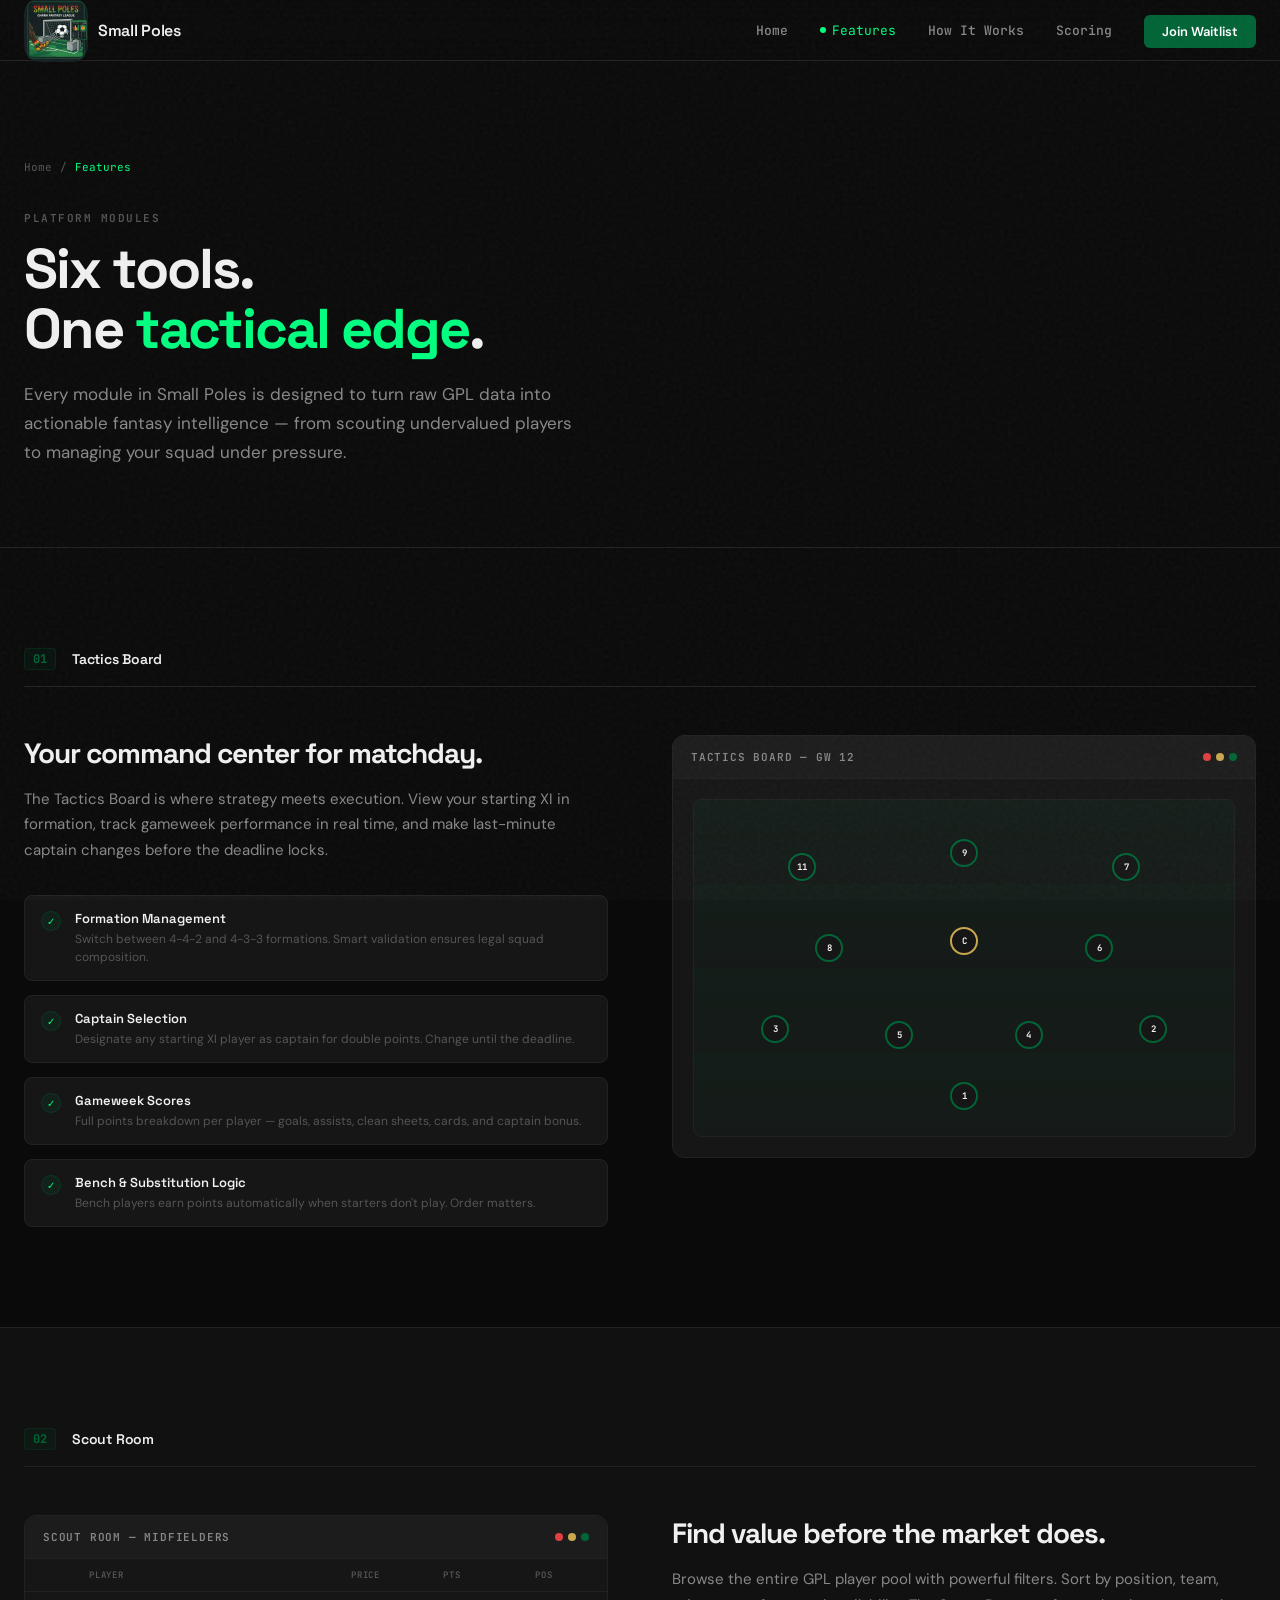
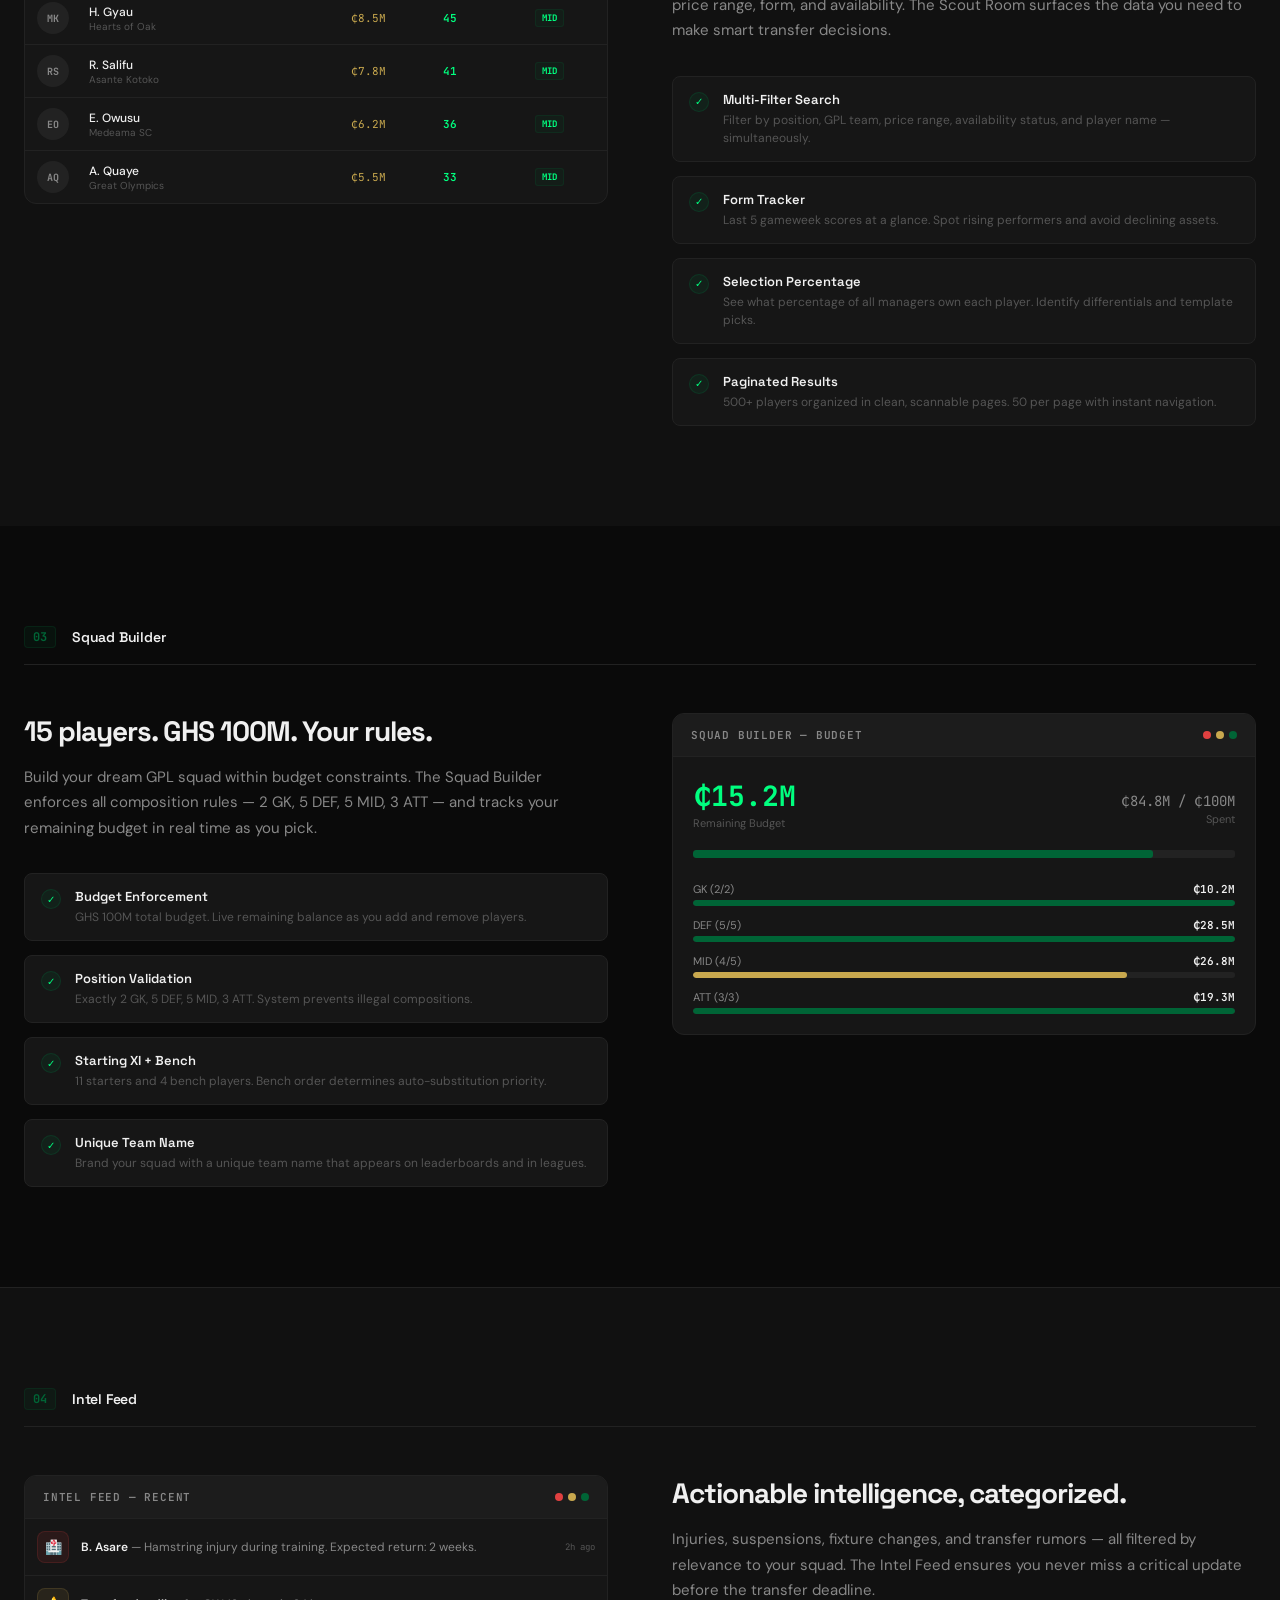
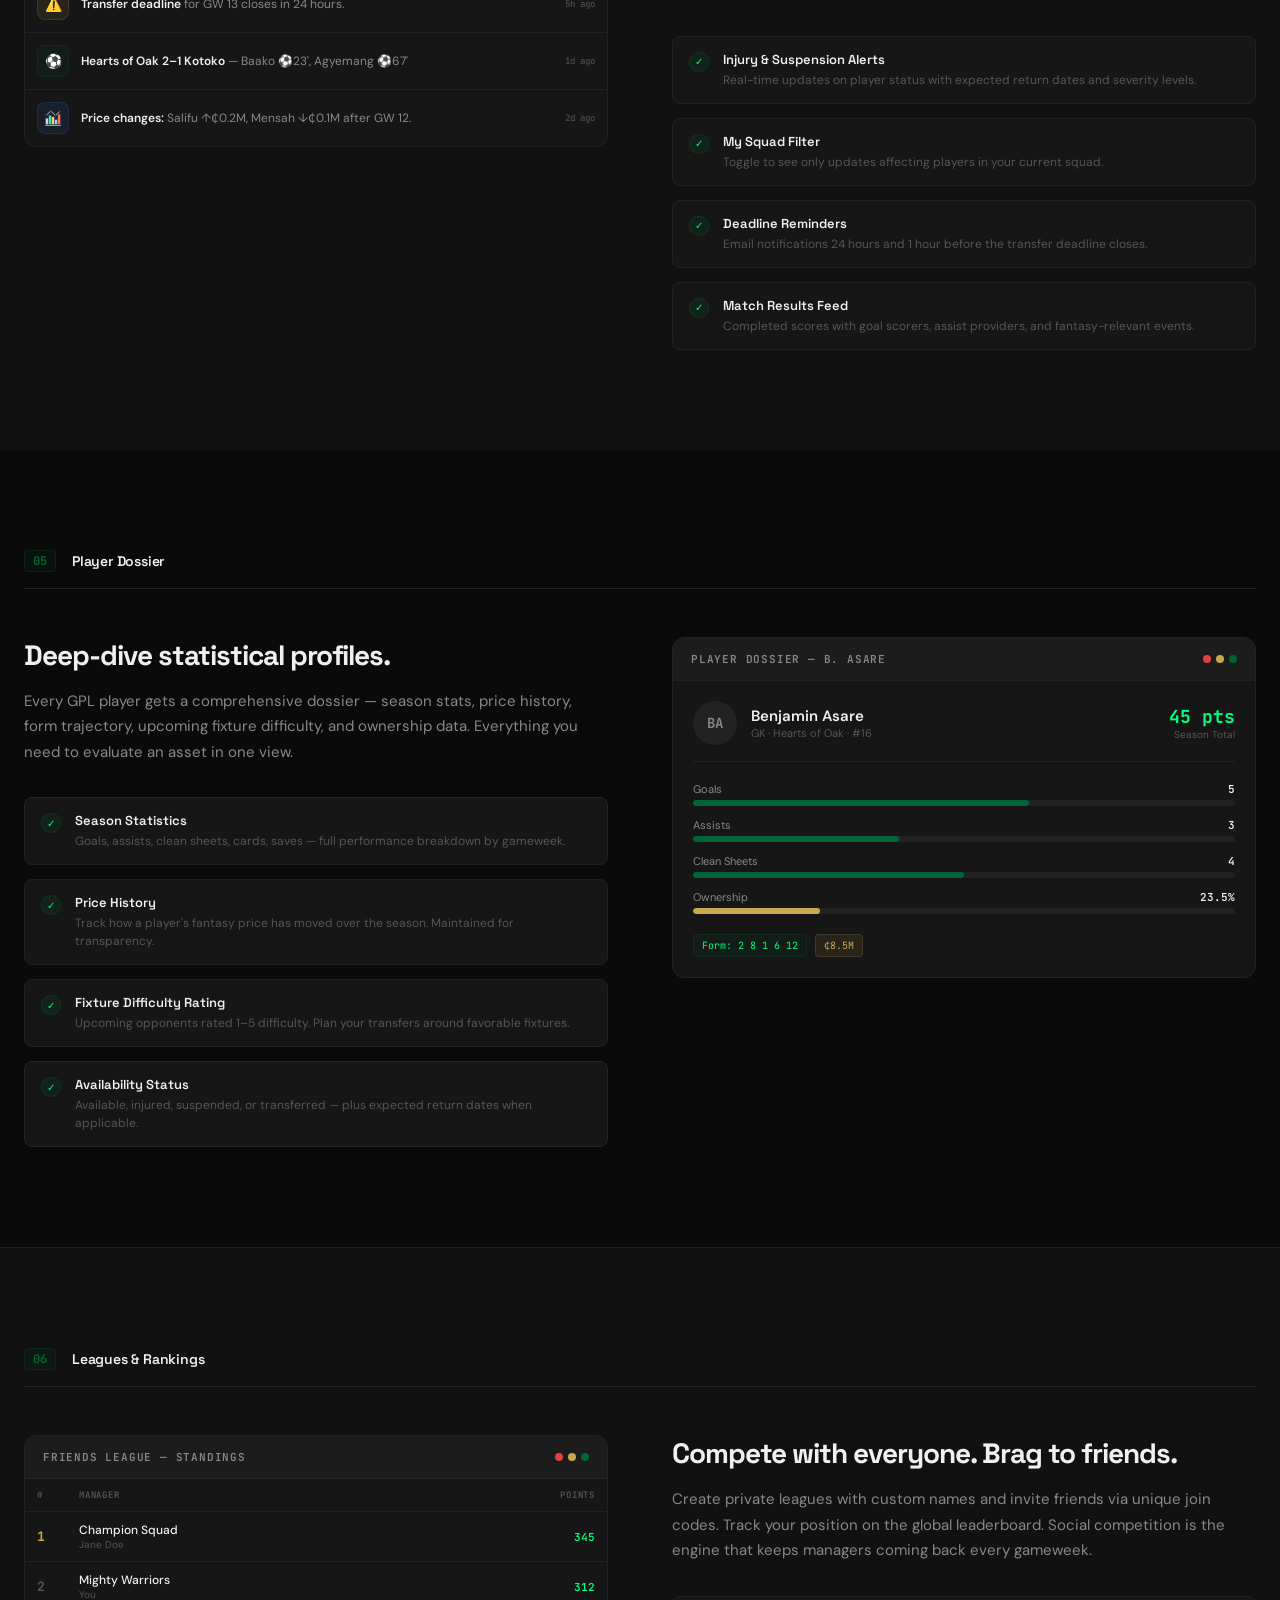
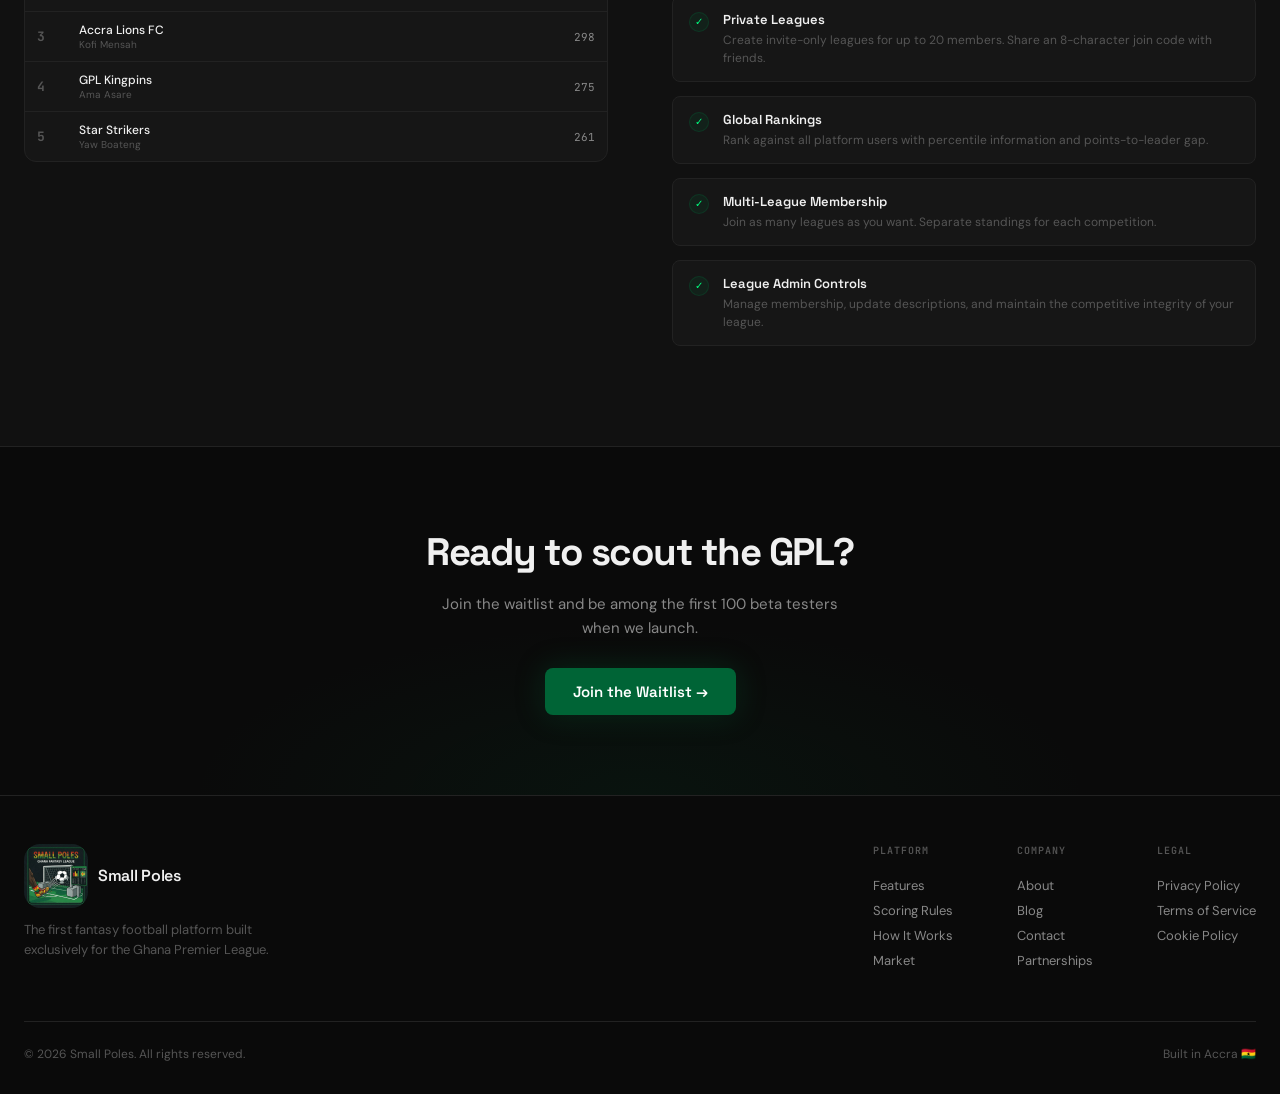
==== commit 70cb2f9c: "Add image assets for clipboard, bar chart, and exchange" ====
--- a/features.html
+++ b/features.html
@@ -1,1033 +1,942 @@
 <!DOCTYPE html>
 <html lang="en">
-<head>
-    <meta charset="UTF-8">
-    <meta name="viewport" content="width=device-width, initial-scale=1.0">
+  <head>
+    <meta charset="UTF-8" />
+    <meta name="viewport" content="width=device-width, initial-scale=1.0" />
     <title>Features — Small Poles</title>
-    <meta name="description" content="Six integrated modules for GPL fantasy intelligence. Tactics Board, Scout Room, Squad Builder, Intel Feed, Player Dossier, and Leagues.">
-    <link rel="preconnect" href="https://fonts.googleapis.com">
-    <link rel="preconnect" href="https://fonts.gstatic.com" crossorigin>
-    <link href="https://fonts.googleapis.com/css2?family=Space+Grotesk:wght@300;400;500;600;700&family=JetBrains+Mono:wght@400;500;600;700&family=DM+Sans:wght@300;400;500;600;700&display=swap" rel="stylesheet">
-    <style>
-        *, *::before, *::after { margin: 0; padding: 0; box-sizing: border-box; }
-        :root {
-            --pitch: #006436; --pitch-light: #00803f; --pitch-glow: #00ff7f;
-            --carbon: #0a0a0a; --carbon-light: #111111;
-            --surface: #161616; --surface-raised: #1c1c1c;
-            --border: #222222; --border-light: #2a2a2a;
-            --text-primary: #f0f0f0; --text-secondary: #888888; --text-muted: #555555;
-            --accent-gold: #c8a84e; --accent-red: #e04040; --accent-blue: #3b82f6;
-            --font-display: 'Space Grotesk', sans-serif;
-            --font-body: 'DM Sans', sans-serif;
-            --font-mono: 'JetBrains Mono', monospace;
-        }
-        html { scroll-behavior: smooth; }
-        body { font-family: var(--font-body); background: var(--carbon); color: var(--text-primary); overflow-x: hidden; -webkit-font-smoothing: antialiased; }
-        body::after { content: ''; position: fixed; inset: 0; background-image: url("data:image/svg+xml,%3Csvg viewBox='0 0 256 256' xmlns='http://www.w3.org/2000/svg'%3E%3Cfilter id='n'%3E%3CfeTurbulence type='fractalNoise' baseFrequency='0.9' numOctaves='4' stitchTiles='stitch'/%3E%3C/filter%3E%3Crect width='100%25' height='100%25' filter='url(%23n)' opacity='0.04'/%3E%3C/svg%3E"); pointer-events: none; z-index: 9999; }
-        .container { max-width: 1280px; margin: 0 auto; padding: 0 24px; }
-        .label { font-family: var(--font-mono); font-size: 11px; font-weight: 600; letter-spacing: 1.5px; text-transform: uppercase; color: var(--text-muted); }
-
-        /* ── Nav ── */
-        nav { position: fixed; top: 0; left: 0; right: 0; z-index: 100; backdrop-filter: blur(20px); -webkit-backdrop-filter: blur(20px); background: rgba(10,10,10,0.8); border-bottom: 1px solid var(--border); }
-        nav .container { display: flex; align-items: center; justify-content: space-between; height: 60px; }
-        .nav-logo { display: flex; align-items: center; gap: 10px; text-decoration: none; color: var(--text-primary); }
-        .nav-logo-mark { width: 28px; height: 28px; background: var(--pitch); border-radius: 6px; display: flex; align-items: center; justify-content: center; font-family: var(--font-mono); font-weight: 700; font-size: 13px; color: white; }
-        .nav-logo-text { font-family: var(--font-display); font-weight: 600; font-size: 16px; letter-spacing: -0.3px; }
-        .nav-links { display: flex; align-items: center; gap: 32px; list-style: none; }
-        .nav-links a { font-size: 13px; font-weight: 500; color: var(--text-secondary); text-decoration: none; transition: color 0.2s; }
-        .nav-links a:hover, .nav-links a.active { color: var(--text-primary); }
-        .nav-cta { background: var(--pitch) !important; color: white !important; padding: 8px 18px; border-radius: 6px; font-weight: 600 !important; transition: background 0.2s !important; }
-        .nav-cta:hover { background: var(--pitch-light) !important; }
-        .mobile-toggle { display: none; background: none; border: 1px solid var(--border); border-radius: 6px; padding: 6px 10px; cursor: pointer; color: var(--text-primary); }
-        .mobile-toggle span { display: block; width: 18px; height: 2px; background: var(--text-primary); margin: 4px 0; border-radius: 2px; }
-
-        /* ── Page Hero ── */
-        .page-hero {
-            padding: 160px 0 80px;
-            position: relative;
-            border-bottom: 1px solid var(--border);
-        }
-        .page-hero-bg {
-            position: absolute; inset: 0;
-            background: radial-gradient(ellipse 70% 50% at 30% 0%, rgba(0,100,54,0.12) 0%, transparent 60%);
-        }
-        .page-hero .container { position: relative; z-index: 1; }
-        .page-hero h1 {
-            font-family: var(--font-display);
-            font-size: clamp(40px, 4.5vw, 56px);
-            font-weight: 700;
-            letter-spacing: -2px;
-            line-height: 1.08;
-            margin-top: 12px;
-            margin-bottom: 20px;
-        }
-        .page-hero h1 .accent { color: var(--pitch-glow); }
-        .page-hero-sub {
-            font-size: 17px;
-            line-height: 1.7;
-            color: var(--text-secondary);
-            max-width: 560px;
-        }
-        .breadcrumb {
-            display: flex; align-items: center; gap: 8px;
-            font-family: var(--font-mono); font-size: 11px;
-            margin-bottom: 32px;
-        }
-        .breadcrumb a { color: var(--text-muted); text-decoration: none; }
-        .breadcrumb a:hover { color: var(--text-secondary); }
-        .breadcrumb .sep { color: var(--text-muted); }
-        .breadcrumb .current { color: var(--pitch-glow); }
-
-        /* ── Sections ── */
-        section { padding: 100px 0; }
-        .section-label-bar {
-            display: flex; align-items: center; gap: 16px;
-            margin-bottom: 48px; padding-bottom: 16px;
-            border-bottom: 1px solid var(--border);
-        }
-        .section-label-bar .num {
-            font-family: var(--font-mono); font-size: 12px; font-weight: 700;
-            color: var(--pitch); background: rgba(0,100,54,0.1);
-            border: 1px solid rgba(0,100,54,0.2); border-radius: 4px;
-            padding: 2px 8px;
-        }
-        .section-label-bar h2 {
-            font-family: var(--font-display); font-size: 14px; font-weight: 600;
-            letter-spacing: -0.2px;
-        }
-        .alt-bg { background: var(--carbon-light); border-top: 1px solid var(--border); }
-
-        /* ── Feature Deep Dive ── */
-        .feature-deep {
-            display: grid;
-            grid-template-columns: 1fr 1fr;
-            gap: 64px;
-            align-items: start;
-        }
-        .feature-deep.reversed { direction: rtl; }
-        .feature-deep.reversed > * { direction: ltr; }
-        .feature-deep-content h3 {
-            font-family: var(--font-display);
-            font-size: 28px; font-weight: 700;
-            letter-spacing: -1px; margin-bottom: 16px;
-        }
-        .feature-deep-content > p {
-            font-size: 15px; line-height: 1.7;
-            color: var(--text-secondary); margin-bottom: 32px;
-        }
-        .feature-detail-list {
-            display: flex; flex-direction: column; gap: 14px;
-        }
-        .feature-detail-item {
-            display: flex; align-items: flex-start; gap: 14px;
-            padding: 14px 16px;
-            background: var(--surface);
-            border: 1px solid var(--border);
-            border-radius: 8px;
-            transition: border-color 0.2s;
-        }
-        .feature-detail-item:hover { border-color: var(--border-light); }
-        .feature-detail-check {
-            width: 20px; height: 20px; border-radius: 50%;
-            background: rgba(0,100,54,0.15); border: 1px solid rgba(0,100,54,0.3);
-            display: flex; align-items: center; justify-content: center;
-            flex-shrink: 0; margin-top: 1px;
-            font-size: 10px; color: var(--pitch-glow);
-        }
-        .feature-detail-item h4 {
-            font-family: var(--font-display); font-size: 13px; font-weight: 600;
-            margin-bottom: 3px;
-        }
-        .feature-detail-item p {
-            font-size: 12px; line-height: 1.5; color: var(--text-muted);
-        }
-
-        /* Feature Visual Mockup */
-        .feature-visual {
-            background: var(--surface);
-            border: 1px solid var(--border);
-            border-radius: 12px;
-            overflow: hidden;
-        }
-        .feature-visual-header {
-            display: flex; align-items: center; justify-content: space-between;
-            padding: 14px 18px;
-            border-bottom: 1px solid var(--border);
-            background: var(--surface-raised);
-        }
-        .feature-visual-header h4 {
-            font-family: var(--font-mono); font-size: 11px; font-weight: 600;
-            color: var(--text-secondary); text-transform: uppercase; letter-spacing: 0.8px;
-        }
-        .fv-dots { display: flex; gap: 5px; }
-        .fv-dots span { width: 8px; height: 8px; border-radius: 50%; background: var(--border-light); }
-        .fv-dots span:first-child { background: var(--accent-red); }
-        .fv-dots span:nth-child(2) { background: var(--accent-gold); }
-        .fv-dots span:last-child { background: var(--pitch); }
-        .feature-visual-body { padding: 20px; }
-
-        /* Mock table rows */
-        .mock-row {
-            display: grid;
-            grid-template-columns: 40px 1fr 80px 80px 60px;
-            gap: 12px; align-items: center;
-            padding: 10px 12px;
-            border-bottom: 1px solid var(--border);
-            font-size: 12px;
-        }
-        .mock-row:last-child { border-bottom: none; }
-        .mock-row-head {
-            font-family: var(--font-mono); font-size: 9px; font-weight: 600;
-            color: var(--text-muted); text-transform: uppercase; letter-spacing: 0.8px;
-        }
-        .mock-avatar {
-            width: 32px; height: 32px; border-radius: 50%;
-            background: var(--border); display: flex;
-            align-items: center; justify-content: center;
-            font-family: var(--font-mono); font-size: 10px;
-            font-weight: 700; color: var(--text-secondary);
-        }
-        .mock-name { font-weight: 500; }
-        .mock-name small { display: block; font-size: 10px; color: var(--text-muted); font-weight: 400; }
-        .mock-price { font-family: var(--font-mono); font-size: 11px; color: var(--accent-gold); }
-        .mock-pts { font-family: var(--font-mono); font-size: 11px; font-weight: 600; color: var(--pitch-glow); }
-        .mock-pos {
-            font-family: var(--font-mono); font-size: 9px; font-weight: 700;
-            background: rgba(0,100,54,0.1); border: 1px solid rgba(0,100,54,0.2);
-            padding: 2px 6px; border-radius: 3px; color: var(--pitch-glow);
-            text-align: center; width: fit-content;
-        }
-
-        /* Mock pitch */
-        .mock-pitch {
-            aspect-ratio: 16/10;
-            background: linear-gradient(180deg,
-                rgba(0,100,54,0.1) 0%, rgba(0,100,54,0.05) 25%,
-                rgba(0,100,54,0.1) 25%, rgba(0,100,54,0.05) 50%,
-                rgba(0,100,54,0.1) 50%, rgba(0,100,54,0.05) 75%,
-                rgba(0,100,54,0.1) 75%, rgba(0,100,54,0.05) 100%);
-            border-radius: 8px;
-            border: 1px solid var(--border);
-            position: relative;
-        }
-        .mock-pitch-dot {
-            position: absolute; width: 28px; height: 28px;
-            border-radius: 50%; background: var(--surface);
-            border: 2px solid var(--pitch);
-            display: flex; align-items: center; justify-content: center;
-            font-family: var(--font-mono); font-size: 9px; font-weight: 700;
-            transform: translate(-50%, -50%);
-        }
-        .mock-pitch-dot.gold { border-color: var(--accent-gold); }
-
-        /* Mock notification list */
-        .mock-notif {
-            display: flex; align-items: center; gap: 12px;
-            padding: 12px; border-bottom: 1px solid var(--border);
-        }
-        .mock-notif:last-child { border-bottom: none; }
-        .mock-notif-icon {
-            width: 32px; height: 32px; border-radius: 8px;
-            display: flex; align-items: center; justify-content: center;
-            font-size: 14px; flex-shrink: 0;
-        }
-        .mock-notif-icon.red { background: rgba(224,64,64,0.1); border: 1px solid rgba(224,64,64,0.15); }
-        .mock-notif-icon.gold { background: rgba(200,168,78,0.1); border: 1px solid rgba(200,168,78,0.15); }
-        .mock-notif-icon.blue { background: rgba(59,130,246,0.1); border: 1px solid rgba(59,130,246,0.15); }
-        .mock-notif-icon.green { background: rgba(0,100,54,0.1); border: 1px solid rgba(0,100,54,0.2); }
-        .mock-notif-text { font-size: 12px; color: var(--text-secondary); line-height: 1.4; }
-        .mock-notif-text strong { color: var(--text-primary); font-weight: 600; }
-        .mock-notif-time { font-family: var(--font-mono); font-size: 9px; color: var(--text-muted); margin-left: auto; white-space: nowrap; }
-
-        /* Mock leaderboard */
-        .mock-lb-row {
-            display: grid;
-            grid-template-columns: 30px 1fr 80px;
-            gap: 12px; align-items: center;
-            padding: 10px 12px;
-            border-bottom: 1px solid var(--border);
-            font-size: 12px;
-        }
-        .mock-lb-row:last-child { border-bottom: none; }
-        .mock-lb-rank {
-            font-family: var(--font-mono); font-weight: 700;
-            color: var(--text-muted); font-size: 13px;
-        }
-        .mock-lb-rank.top { color: var(--accent-gold); }
-
-        /* Mock stat bars */
-        .mock-stat-bar-group { display: flex; flex-direction: column; gap: 12px; margin-top: 8px; }
-        .mock-stat-bar-label {
-            display: flex; justify-content: space-between;
-            font-size: 11px; margin-bottom: 4px;
-        }
-        .mock-stat-bar-label span:last-child { font-family: var(--font-mono); font-weight: 600; color: var(--text-primary); }
-        .mock-stat-bar-track {
-            height: 6px; background: var(--border); border-radius: 3px; overflow: hidden;
-        }
-        .mock-stat-bar-fill {
-            height: 100%; border-radius: 3px; background: var(--pitch);
-        }
-
-        /* ── MVP Status ── */
-        .mvp-grid {
-            display: grid;
-            grid-template-columns: 1fr 1fr;
-            gap: 24px;
-        }
-        .mvp-card {
-            background: var(--surface);
-            border: 1px solid var(--border);
-            border-radius: 12px;
-            padding: 32px 28px;
-        }
-        .mvp-card h3 {
-            font-family: var(--font-display); font-size: 18px;
-            font-weight: 600; margin-bottom: 8px; letter-spacing: -0.3px;
-        }
-        .mvp-card > p {
-            font-size: 13px; color: var(--text-muted); margin-bottom: 20px; line-height: 1.6;
-        }
-        .mvp-checklist {
-            display: flex; flex-direction: column; gap: 8px;
-        }
-        .mvp-check {
-            display: flex; align-items: center; gap: 10px;
-            font-size: 13px; color: var(--text-secondary);
-        }
-        .mvp-check-icon {
-            width: 18px; height: 18px; border-radius: 50%;
-            display: flex; align-items: center; justify-content: center;
-            font-size: 9px; flex-shrink: 0;
-        }
-        .mvp-check-icon.done { background: rgba(0,100,54,0.15); color: var(--pitch-glow); border: 1px solid rgba(0,100,54,0.3); }
-        .mvp-check-icon.planned { background: var(--border); color: var(--text-muted); border: 1px solid var(--border-light); }
-        .mvp-check.done-text { color: var(--text-primary); }
-
-        /* ── Data strategy ── */
-        .data-flow {
-            display: grid; grid-template-columns: repeat(3, 1fr); gap: 0;
-            border: 1px solid var(--border); border-radius: 12px;
-            overflow: hidden; background: var(--border);
-        }
-        .data-flow-step {
-            background: var(--surface); padding: 32px 24px;
-            text-align: center;
-        }
-        .data-flow-step-num {
-            font-family: var(--font-mono); font-size: 10px; font-weight: 700;
-            color: var(--pitch); background: rgba(0,100,54,0.1);
-            border: 1px solid rgba(0,100,54,0.2);
-            padding: 2px 8px; border-radius: 4px;
-            display: inline-block; margin-bottom: 14px;
-        }
-        .data-flow-step h4 {
-            font-family: var(--font-display); font-size: 15px; font-weight: 600;
-            margin-bottom: 8px;
-        }
-        .data-flow-step p {
-            font-size: 12px; line-height: 1.6; color: var(--text-muted);
-        }
-        .data-flow-step .mono-val {
-            font-family: var(--font-mono); font-size: 24px; font-weight: 700;
-            color: var(--pitch-glow); display: block; margin-top: 12px;
-        }
-
-        /* ── CTA ── */
-        .page-cta {
-            border-top: 1px solid var(--border);
-            padding: 80px 0;
-            text-align: center;
-            position: relative;
-        }
-        .page-cta-bg { position: absolute; inset: 0; background: radial-gradient(ellipse 50% 70% at 50% 100%, rgba(0,100,54,0.1) 0%, transparent 70%); }
-        .page-cta .container { position: relative; z-index: 1; }
-        .page-cta h2 {
-            font-family: var(--font-display); font-size: clamp(28px, 3vw, 40px);
-            font-weight: 700; letter-spacing: -1.5px; margin-bottom: 16px;
-        }
-        .page-cta p { font-size: 15px; color: var(--text-secondary); max-width: 420px; margin: 0 auto 28px; line-height: 1.6; }
-        .btn-primary {
-            display: inline-flex; align-items: center; gap: 8px;
-            background: var(--pitch); color: white; padding: 14px 28px;
-            border-radius: 8px; font-family: var(--font-display);
-            font-weight: 600; font-size: 15px; text-decoration: none;
-            border: none; cursor: pointer; transition: all 0.2s;
-            box-shadow: 0 0 30px rgba(0,100,54,0.3);
-        }
-        .btn-primary:hover { background: var(--pitch-light); transform: translateY(-1px); }
-
-        /* ── Footer ── */
-        footer { border-top: 1px solid var(--border); padding: 48px 0 32px; }
-        .footer-top { display: flex; align-items: flex-start; justify-content: space-between; margin-bottom: 48px; }
-        .footer-brand p { font-size: 13px; color: var(--text-muted); margin-top: 12px; max-width: 280px; line-height: 1.6; }
-        .footer-links-group h4 { font-family: var(--font-mono); font-size: 10px; font-weight: 600; color: var(--text-muted); text-transform: uppercase; letter-spacing: 1px; margin-bottom: 16px; }
-        .footer-links-group a { display: block; font-size: 13px; color: var(--text-secondary); text-decoration: none; padding: 4px 0; transition: color 0.2s; }
-        .footer-links-group a:hover { color: var(--text-primary); }
-        .footer-bottom { display: flex; align-items: center; justify-content: space-between; padding-top: 24px; border-top: 1px solid var(--border); font-size: 12px; color: var(--text-muted); }
-
-        /* ── Animations ── */
-        @keyframes fadeUp { from { opacity: 0; transform: translateY(24px); } to { opacity: 1; transform: translateY(0); } }
-        .reveal { opacity: 0; transform: translateY(30px); transition: opacity 0.7s ease-out, transform 0.7s ease-out; }
-        .reveal.visible { opacity: 1; transform: translateY(0); }
-
-        /* ── Responsive ── */
-        @media (max-width: 1024px) {
-            .feature-deep, .feature-deep.reversed { grid-template-columns: 1fr; direction: ltr; }
-            .mvp-grid { grid-template-columns: 1fr; }
-            .data-flow { grid-template-columns: 1fr; }
-        }
-        @media (max-width: 768px) {
-            .nav-links { display: none; }
-            .mobile-toggle { display: block; }
-            .nav-links.open { display: flex; flex-direction: column; position: absolute; top: 60px; left: 0; right: 0; background: var(--carbon); border-bottom: 1px solid var(--border); padding: 20px 24px; gap: 16px; }
-            .footer-top { flex-direction: column; gap: 36px; }
-            .footer-bottom { flex-direction: column; gap: 12px; text-align: center; }
-        }
-    </style>
-</head>
-<body>
-
-<nav>
-    <div class="container">
-        <a href="index.html" class="nav-logo">
-            <div class="nav-logo-mark">SP</div>
-            <span class="nav-logo-text">Small Poles</span>
+    <meta
+      name="description"
+      content="Six integrated modules for GPL fantasy intelligence. Tactics Board, Scout Room, Squad Builder, Intel Feed, Player Dossier, and Leagues."
+    />
+    <link rel="preconnect" href="https://fonts.googleapis.com" />
+    <link rel="preconnect" href="https://fonts.gstatic.com" crossorigin />
+    <link
+      href="https://fonts.googleapis.com/css2?family=Space+Grotesk:wght@300;400;500;600;700&family=JetBrains+Mono:wght@400;500;600;700&family=DM+Sans:wght@300;400;500;600;700&display=swap"
+      rel="stylesheet"
+    />
+    <link rel="stylesheet" href="styles.css" />
+  </head>
+  <body>
+    <nav>
+      <div class="container">
+        <a href="#" class="nav-logo">
+          <div class="nav-logo-mark">
+            <img
+              src="assets/smallpolesappicon.png"
+              alt="Small Poles Logo"
+              style="width: 64px; height: 64px; border-radius: 16px"
+            />
+          </div>
+          <span class="nav-logo-text">Small Poles</span>
         </a>
         <ul class="nav-links" id="navLinks">
-            <li><a href="features.html" class="active">Features</a></li>
-            <li><a href="how-it-works.html">How It Works</a></li>
-            <li><a href="scoring.html">Scoring</a></li>
-            <li><a href="market.html">Market</a></li>
-            <li><a href="index.html#waitlist" class="nav-cta">Join Waitlist</a></li>
+          <li class="nav-list"><a href="/">Home</a></li>
+          <span class="nav-status"
+            ><span class="nav-status-dot"></span> Features</span
+          >
+          <li class="nav-list"><a href="how-it-works.html">How It Works</a></li>
+          <li class="nav-list"><a href="scoring.html">Scoring</a></li>
+          <li><a href="index.html#waitlist" class="nav-cta">Join Waitlist</a></li>
         </ul>
-        <button class="mobile-toggle" onclick="document.getElementById('navLinks').classList.toggle('open')" aria-label="Toggle menu">
-            <span></span><span></span><span></span>
+        <button
+          class="mobile-toggle"
+          onclick="document.getElementById('navLinks').classList.toggle('open')"
+          aria-label="Toggle menu"
+        >
+          <span></span><span></span><span></span>
         </button>
-    </div>
-</nav>
+      </div>
+    </nav>
 
-<!-- Page Hero -->
-<section class="page-hero">
-    <div class="page-hero-bg"></div>
-    <div class="container">
+    <!-- Page Hero -->
+    <section class="page-hero">
+      <div class="page-hero-bg"></div>
+      <div class="container">
         <div class="breadcrumb">
-            <a href="index.html">Home</a>
-            <span class="sep">/</span>
-            <span class="current">Features</span>
+          <a href="/">Home</a>
+          <span class="sep">/</span>
+          <span class="current">Features</span>
         </div>
         <span class="label">Platform Modules</span>
-        <h1>Six tools.<br>One <span class="accent">tactical edge</span>.</h1>
-        <p class="page-hero-sub">Every module in Small Poles is designed to turn raw GPL data into actionable fantasy intelligence — from scouting undervalued players to managing your squad under pressure.</p>
-    </div>
-</section>
+        <h1>Six tools.<br />One <span class="accent">tactical edge</span>.</h1>
+        <p class="page-hero-sub">
+          Every module in Small Poles is designed to turn raw GPL data into
+          actionable fantasy intelligence — from scouting undervalued players to
+          managing your squad under pressure.
+        </p>
+      </div>
+    </section>
 
-<!-- Feature 1: Tactics Board -->
-<section id="tactics-board">
-    <div class="container">
+    <!-- Feature 1: Tactics Board -->
+    <section id="tactics-board">
+      <div class="container">
         <div class="section-label-bar reveal">
-            <span class="num">01</span>
-            <h2>Tactics Board</h2>
+          <span class="num">01</span>
+          <h2>Tactics Board</h2>
         </div>
         <div class="feature-deep reveal">
-            <div class="feature-deep-content">
-                <h3>Your command center for matchday.</h3>
-                <p>The Tactics Board is where strategy meets execution. View your starting XI in formation, track gameweek performance in real time, and make last-minute captain changes before the deadline locks.</p>
-                <div class="feature-detail-list">
-                    <div class="feature-detail-item">
-                        <div class="feature-detail-check">✓</div>
-                        <div>
-                            <h4>Formation Management</h4>
-                            <p>Switch between 4-4-2 and 4-3-3 formations. Smart validation ensures legal squad composition.</p>
-                        </div>
-                    </div>
-                    <div class="feature-detail-item">
-                        <div class="feature-detail-check">✓</div>
-                        <div>
-                            <h4>Captain Selection</h4>
-                            <p>Designate any starting XI player as captain for double points. Change until the deadline.</p>
-                        </div>
-                    </div>
-                    <div class="feature-detail-item">
-                        <div class="feature-detail-check">✓</div>
-                        <div>
-                            <h4>Gameweek Scores</h4>
-                            <p>Full points breakdown per player — goals, assists, clean sheets, cards, and captain bonus.</p>
-                        </div>
-                    </div>
-                    <div class="feature-detail-item">
-                        <div class="feature-detail-check">✓</div>
-                        <div>
-                            <h4>Bench & Substitution Logic</h4>
-                            <p>Bench players earn points automatically when starters don't play. Order matters.</p>
-                        </div>
-                    </div>
-                </div>
-            </div>
-            <div class="feature-visual">
-                <div class="feature-visual-header">
-                    <h4>Tactics Board — GW 12</h4>
-                    <div class="fv-dots"><span></span><span></span><span></span></div>
-                </div>
-                <div class="feature-visual-body">
-                    <div class="mock-pitch">
-                        <div class="mock-pitch-dot" style="left:50%;top:88%">1</div>
-                        <div class="mock-pitch-dot" style="left:15%;top:68%">3</div>
-                        <div class="mock-pitch-dot" style="left:38%;top:70%">5</div>
-                        <div class="mock-pitch-dot" style="left:62%;top:70%">4</div>
-                        <div class="mock-pitch-dot" style="left:85%;top:68%">2</div>
-                        <div class="mock-pitch-dot" style="left:25%;top:44%">8</div>
-                        <div class="mock-pitch-dot gold" style="left:50%;top:42%">C</div>
-                        <div class="mock-pitch-dot" style="left:75%;top:44%">6</div>
-                        <div class="mock-pitch-dot" style="left:20%;top:20%">11</div>
-                        <div class="mock-pitch-dot" style="left:50%;top:16%">9</div>
-                        <div class="mock-pitch-dot" style="left:80%;top:20%">7</div>
-                    </div>
-                </div>
-            </div>
-        </div>
-    </div>
-</section>
+          <div class="feature-deep-content">
+            <h3>Your command center for matchday.</h3>
+            <p>
+              The Tactics Board is where strategy meets execution. View your
+              starting XI in formation, track gameweek performance in real time,
+              and make last-minute captain changes before the deadline locks.
+            </p>
+            <div class="feature-detail-list">
+              <div class="feature-detail-item">
+                <div class="feature-detail-check">✓</div>
+                <div>
+                  <h4>Formation Management</h4>
+                  <p>
+                    Switch between 4-4-2 and 4-3-3 formations. Smart validation
+                    ensures legal squad composition.
+                  </p>
+                </div>
+              </div>
+              <div class="feature-detail-item">
+                <div class="feature-detail-check">✓</div>
+                <div>
+                  <h4>Captain Selection</h4>
+                  <p>
+                    Designate any starting XI player as captain for double
+                    points. Change until the deadline.
+                  </p>
+                </div>
+              </div>
+              <div class="feature-detail-item">
+                <div class="feature-detail-check">✓</div>
+                <div>
+                  <h4>Gameweek Scores</h4>
+                  <p>
+                    Full points breakdown per player — goals, assists, clean
+                    sheets, cards, and captain bonus.
+                  </p>
+                </div>
+              </div>
+              <div class="feature-detail-item">
+                <div class="feature-detail-check">✓</div>
+                <div>
+                  <h4>Bench & Substitution Logic</h4>
+                  <p>
+                    Bench players earn points automatically when starters don't
+                    play. Order matters.
+                  </p>
+                </div>
+              </div>
+            </div>
+          </div>
+          <div class="feature-visual">
+            <div class="feature-visual-header">
+              <h4>Tactics Board — GW 12</h4>
+              <div class="fv-dots"><span></span><span></span><span></span></div>
+            </div>
+            <div class="feature-visual-body">
+              <div class="mock-pitch">
+                <div class="mock-pitch-dot" style="left: 50%; top: 88%">1</div>
+                <div class="mock-pitch-dot" style="left: 15%; top: 68%">3</div>
+                <div class="mock-pitch-dot" style="left: 38%; top: 70%">5</div>
+                <div class="mock-pitch-dot" style="left: 62%; top: 70%">4</div>
+                <div class="mock-pitch-dot" style="left: 85%; top: 68%">2</div>
+                <div class="mock-pitch-dot" style="left: 25%; top: 44%">8</div>
+                <div class="mock-pitch-dot gold" style="left: 50%; top: 42%">
+                  C
+                </div>
+                <div class="mock-pitch-dot" style="left: 75%; top: 44%">6</div>
+                <div class="mock-pitch-dot" style="left: 20%; top: 20%">11</div>
+                <div class="mock-pitch-dot" style="left: 50%; top: 16%">9</div>
+                <div class="mock-pitch-dot" style="left: 80%; top: 20%">7</div>
+              </div>
+            </div>
+          </div>
+        </div>
+      </div>
+    </section>
 
-<!-- Feature 2: Scout Room -->
-<section class="alt-bg" id="scout-room">
-    <div class="container">
+    <!-- Feature 2: Scout Room -->
+    <section class="alt-bg" id="scout-room">
+      <div class="container">
         <div class="section-label-bar reveal">
-            <span class="num">02</span>
-            <h2>Scout Room</h2>
+          <span class="num">02</span>
+          <h2>Scout Room</h2>
         </div>
         <div class="feature-deep reversed reveal">
-            <div class="feature-deep-content">
-                <h3>Find value before the market does.</h3>
-                <p>Browse the entire GPL player pool with powerful filters. Sort by position, team, price range, form, and availability. The Scout Room surfaces the data you need to make smart transfer decisions.</p>
-                <div class="feature-detail-list">
-                    <div class="feature-detail-item">
-                        <div class="feature-detail-check">✓</div>
-                        <div>
-                            <h4>Multi-Filter Search</h4>
-                            <p>Filter by position, GPL team, price range, availability status, and player name — simultaneously.</p>
-                        </div>
-                    </div>
-                    <div class="feature-detail-item">
-                        <div class="feature-detail-check">✓</div>
-                        <div>
-                            <h4>Form Tracker</h4>
-                            <p>Last 5 gameweek scores at a glance. Spot rising performers and avoid declining assets.</p>
-                        </div>
-                    </div>
-                    <div class="feature-detail-item">
-                        <div class="feature-detail-check">✓</div>
-                        <div>
-                            <h4>Selection Percentage</h4>
-                            <p>See what percentage of all managers own each player. Identify differentials and template picks.</p>
-                        </div>
-                    </div>
-                    <div class="feature-detail-item">
-                        <div class="feature-detail-check">✓</div>
-                        <div>
-                            <h4>Paginated Results</h4>
-                            <p>500+ players organized in clean, scannable pages. 50 per page with instant navigation.</p>
-                        </div>
-                    </div>
-                </div>
-            </div>
-            <div class="feature-visual">
-                <div class="feature-visual-header">
-                    <h4>Scout Room — Midfielders</h4>
-                    <div class="fv-dots"><span></span><span></span><span></span></div>
-                </div>
-                <div class="feature-visual-body" style="padding:0">
-                    <div class="mock-row mock-row-head">
-                        <span></span><span>Player</span><span>Price</span><span>Pts</span><span>Pos</span>
-                    </div>
-                    <div class="mock-row">
-                        <div class="mock-avatar">MK</div>
-                        <div class="mock-name">M. Kudus<small>Hearts of Oak</small></div>
-                        <div class="mock-price">₵8.5M</div>
-                        <div class="mock-pts">45</div>
-                        <div class="mock-pos">MID</div>
-                    </div>
-                    <div class="mock-row">
-                        <div class="mock-avatar">RS</div>
-                        <div class="mock-name">R. Salifu<small>Asante Kotoko</small></div>
-                        <div class="mock-price">₵7.8M</div>
-                        <div class="mock-pts">41</div>
-                        <div class="mock-pos">MID</div>
-                    </div>
-                    <div class="mock-row">
-                        <div class="mock-avatar">EO</div>
-                        <div class="mock-name">E. Owusu<small>Medeama SC</small></div>
-                        <div class="mock-price">₵6.2M</div>
-                        <div class="mock-pts">36</div>
-                        <div class="mock-pos">MID</div>
-                    </div>
-                    <div class="mock-row">
-                        <div class="mock-avatar">AQ</div>
-                        <div class="mock-name">A. Quaye<small>Great Olympics</small></div>
-                        <div class="mock-price">₵5.5M</div>
-                        <div class="mock-pts">33</div>
-                        <div class="mock-pos">MID</div>
-                    </div>
-                </div>
-            </div>
-        </div>
-    </div>
-</section>
+          <div class="feature-deep-content">
+            <h3>Find value before the market does.</h3>
+            <p>
+              Browse the entire GPL player pool with powerful filters. Sort by
+              position, team, price range, form, and availability. The Scout
+              Room surfaces the data you need to make smart transfer decisions.
+            </p>
+            <div class="feature-detail-list">
+              <div class="feature-detail-item">
+                <div class="feature-detail-check">✓</div>
+                <div>
+                  <h4>Multi-Filter Search</h4>
+                  <p>
+                    Filter by position, GPL team, price range, availability
+                    status, and player name — simultaneously.
+                  </p>
+                </div>
+              </div>
+              <div class="feature-detail-item">
+                <div class="feature-detail-check">✓</div>
+                <div>
+                  <h4>Form Tracker</h4>
+                  <p>
+                    Last 5 gameweek scores at a glance. Spot rising performers
+                    and avoid declining assets.
+                  </p>
+                </div>
+              </div>
+              <div class="feature-detail-item">
+                <div class="feature-detail-check">✓</div>
+                <div>
+                  <h4>Selection Percentage</h4>
+                  <p>
+                    See what percentage of all managers own each player.
+                    Identify differentials and template picks.
+                  </p>
+                </div>
+              </div>
+              <div class="feature-detail-item">
+                <div class="feature-detail-check">✓</div>
+                <div>
+                  <h4>Paginated Results</h4>
+                  <p>
+                    500+ players organized in clean, scannable pages. 50 per
+                    page with instant navigation.
+                  </p>
+                </div>
+              </div>
+            </div>
+          </div>
+          <div class="feature-visual">
+            <div class="feature-visual-header">
+              <h4>Scout Room — Midfielders</h4>
+              <div class="fv-dots"><span></span><span></span><span></span></div>
+            </div>
+            <div class="feature-visual-body" style="padding: 0">
+              <div class="mock-row mock-row-head">
+                <span></span><span>Player</span><span>Price</span
+                ><span>Pts</span><span>Pos</span>
+              </div>
+              <div class="mock-row">
+                <div class="mock-avatar">MK</div>
+                <div class="mock-name">H. Gyau<small>Hearts of Oak</small></div>
+                <div class="mock-price">₵8.5M</div>
+                <div class="mock-pts">45</div>
+                <div class="mock-pos">MID</div>
+              </div>
+              <div class="mock-row">
+                <div class="mock-avatar">RS</div>
+                <div class="mock-name">
+                  R. Salifu<small>Asante Kotoko</small>
+                </div>
+                <div class="mock-price">₵7.8M</div>
+                <div class="mock-pts">41</div>
+                <div class="mock-pos">MID</div>
+              </div>
+              <div class="mock-row">
+                <div class="mock-avatar">EO</div>
+                <div class="mock-name">E. Owusu<small>Medeama SC</small></div>
+                <div class="mock-price">₵6.2M</div>
+                <div class="mock-pts">36</div>
+                <div class="mock-pos">MID</div>
+              </div>
+              <div class="mock-row">
+                <div class="mock-avatar">AQ</div>
+                <div class="mock-name">
+                  A. Quaye<small>Great Olympics</small>
+                </div>
+                <div class="mock-price">₵5.5M</div>
+                <div class="mock-pts">33</div>
+                <div class="mock-pos">MID</div>
+              </div>
+            </div>
+          </div>
+        </div>
+      </div>
+    </section>
 
-<!-- Feature 3: Squad Builder -->
-<section id="squad-builder">
-    <div class="container">
+    <!-- Feature 3: Squad Builder -->
+    <section id="squad-builder">
+      <div class="container">
         <div class="section-label-bar reveal">
-            <span class="num">03</span>
-            <h2>Squad Builder</h2>
+          <span class="num">03</span>
+          <h2>Squad Builder</h2>
         </div>
         <div class="feature-deep reveal">
-            <div class="feature-deep-content">
-                <h3>15 players. GHS 100M. Your rules.</h3>
-                <p>Build your dream GPL squad within budget constraints. The Squad Builder enforces all composition rules — 2 GK, 5 DEF, 5 MID, 3 ATT — and tracks your remaining budget in real time as you pick.</p>
-                <div class="feature-detail-list">
-                    <div class="feature-detail-item">
-                        <div class="feature-detail-check">✓</div>
-                        <div>
-                            <h4>Budget Enforcement</h4>
-                            <p>GHS 100M total budget. Live remaining balance as you add and remove players.</p>
-                        </div>
-                    </div>
-                    <div class="feature-detail-item">
-                        <div class="feature-detail-check">✓</div>
-                        <div>
-                            <h4>Position Validation</h4>
-                            <p>Exactly 2 GK, 5 DEF, 5 MID, 3 ATT. System prevents illegal compositions.</p>
-                        </div>
-                    </div>
-                    <div class="feature-detail-item">
-                        <div class="feature-detail-check">✓</div>
-                        <div>
-                            <h4>Starting XI + Bench</h4>
-                            <p>11 starters and 4 bench players. Bench order determines auto-substitution priority.</p>
-                        </div>
-                    </div>
-                    <div class="feature-detail-item">
-                        <div class="feature-detail-check">✓</div>
-                        <div>
-                            <h4>Unique Team Name</h4>
-                            <p>Brand your squad with a unique team name that appears on leaderboards and in leagues.</p>
-                        </div>
-                    </div>
-                </div>
-            </div>
-            <div class="feature-visual">
-                <div class="feature-visual-header">
-                    <h4>Squad Builder — Budget</h4>
-                    <div class="fv-dots"><span></span><span></span><span></span></div>
-                </div>
-                <div class="feature-visual-body">
-                    <div style="display:flex;justify-content:space-between;align-items:baseline;margin-bottom:20px">
-                        <div>
-                            <div style="font-family:var(--font-mono);font-size:28px;font-weight:700;color:var(--pitch-glow)">₵15.2M</div>
-                            <div style="font-size:11px;color:var(--text-muted);margin-top:2px">Remaining Budget</div>
-                        </div>
-                        <div style="text-align:right">
-                            <div style="font-family:var(--font-mono);font-size:14px;color:var(--text-secondary)">₵84.8M / ₵100M</div>
-                            <div style="font-size:11px;color:var(--text-muted);margin-top:2px">Spent</div>
-                        </div>
-                    </div>
-                    <div class="mock-stat-bar-track" style="height:8px;margin-bottom:24px">
-                        <div class="mock-stat-bar-fill" style="width:84.8%"></div>
-                    </div>
-                    <div class="mock-stat-bar-group">
-                        <div>
-                            <div class="mock-stat-bar-label"><span style="color:var(--text-secondary)">GK (2/2)</span><span>₵10.2M</span></div>
-                            <div class="mock-stat-bar-track"><div class="mock-stat-bar-fill" style="width:100%"></div></div>
-                        </div>
-                        <div>
-                            <div class="mock-stat-bar-label"><span style="color:var(--text-secondary)">DEF (5/5)</span><span>₵28.5M</span></div>
-                            <div class="mock-stat-bar-track"><div class="mock-stat-bar-fill" style="width:100%"></div></div>
-                        </div>
-                        <div>
-                            <div class="mock-stat-bar-label"><span style="color:var(--text-secondary)">MID (4/5)</span><span>₵26.8M</span></div>
-                            <div class="mock-stat-bar-track"><div class="mock-stat-bar-fill" style="width:80%;background:var(--accent-gold)"></div></div>
-                        </div>
-                        <div>
-                            <div class="mock-stat-bar-label"><span style="color:var(--text-secondary)">ATT (3/3)</span><span>₵19.3M</span></div>
-                            <div class="mock-stat-bar-track"><div class="mock-stat-bar-fill" style="width:100%"></div></div>
-                        </div>
-                    </div>
-                </div>
-            </div>
-        </div>
-    </div>
-</section>
+          <div class="feature-deep-content">
+            <h3>15 players. GHS 100M. Your rules.</h3>
+            <p>
+              Build your dream GPL squad within budget constraints. The Squad
+              Builder enforces all composition rules — 2 GK, 5 DEF, 5 MID, 3 ATT
+              — and tracks your remaining budget in real time as you pick.
+            </p>
+            <div class="feature-detail-list">
+              <div class="feature-detail-item">
+                <div class="feature-detail-check">✓</div>
+                <div>
+                  <h4>Budget Enforcement</h4>
+                  <p>
+                    GHS 100M total budget. Live remaining balance as you add and
+                    remove players.
+                  </p>
+                </div>
+              </div>
+              <div class="feature-detail-item">
+                <div class="feature-detail-check">✓</div>
+                <div>
+                  <h4>Position Validation</h4>
+                  <p>
+                    Exactly 2 GK, 5 DEF, 5 MID, 3 ATT. System prevents illegal
+                    compositions.
+                  </p>
+                </div>
+              </div>
+              <div class="feature-detail-item">
+                <div class="feature-detail-check">✓</div>
+                <div>
+                  <h4>Starting XI + Bench</h4>
+                  <p>
+                    11 starters and 4 bench players. Bench order determines
+                    auto-substitution priority.
+                  </p>
+                </div>
+              </div>
+              <div class="feature-detail-item">
+                <div class="feature-detail-check">✓</div>
+                <div>
+                  <h4>Unique Team Name</h4>
+                  <p>
+                    Brand your squad with a unique team name that appears on
+                    leaderboards and in leagues.
+                  </p>
+                </div>
+              </div>
+            </div>
+          </div>
+          <div class="feature-visual">
+            <div class="feature-visual-header">
+              <h4>Squad Builder — Budget</h4>
+              <div class="fv-dots"><span></span><span></span><span></span></div>
+            </div>
+            <div class="feature-visual-body">
+              <div
+                style="
+                  display: flex;
+                  justify-content: space-between;
+                  align-items: baseline;
+                  margin-bottom: 20px;
+                "
+              >
+                <div>
+                  <div
+                    style="
+                      font-family: var(--font-mono);
+                      font-size: 28px;
+                      font-weight: 700;
+                      color: var(--pitch-glow);
+                    "
+                  >
+                    ₵15.2M
+                  </div>
+                  <div
+                    style="
+                      font-size: 11px;
+                      color: var(--text-muted);
+                      margin-top: 2px;
+                    "
+                  >
+                    Remaining Budget
+                  </div>
+                </div>
+                <div style="text-align: right">
+                  <div
+                    style="
+                      font-family: var(--font-mono);
+                      font-size: 14px;
+                      color: var(--text-secondary);
+                    "
+                  >
+                    ₵84.8M / ₵100M
+                  </div>
+                  <div
+                    style="
+                      font-size: 11px;
+                      color: var(--text-muted);
+                      margin-top: 2px;
+                    "
+                  >
+                    Spent
+                  </div>
+                </div>
+              </div>
+              <div
+                class="mock-stat-bar-track"
+                style="height: 8px; margin-bottom: 24px"
+              >
+                <div class="mock-stat-bar-fill" style="width: 84.8%"></div>
+              </div>
+              <div class="mock-stat-bar-group">
+                <div>
+                  <div class="mock-stat-bar-label">
+                    <span style="color: var(--text-secondary)">GK (2/2)</span
+                    ><span>₵10.2M</span>
+                  </div>
+                  <div class="mock-stat-bar-track">
+                    <div class="mock-stat-bar-fill" style="width: 100%"></div>
+                  </div>
+                </div>
+                <div>
+                  <div class="mock-stat-bar-label">
+                    <span style="color: var(--text-secondary)">DEF (5/5)</span
+                    ><span>₵28.5M</span>
+                  </div>
+                  <div class="mock-stat-bar-track">
+                    <div class="mock-stat-bar-fill" style="width: 100%"></div>
+                  </div>
+                </div>
+                <div>
+                  <div class="mock-stat-bar-label">
+                    <span style="color: var(--text-secondary)">MID (4/5)</span
+                    ><span>₵26.8M</span>
+                  </div>
+                  <div class="mock-stat-bar-track">
+                    <div
+                      class="mock-stat-bar-fill"
+                      style="width: 80%; background: var(--accent-gold)"
+                    ></div>
+                  </div>
+                </div>
+                <div>
+                  <div class="mock-stat-bar-label">
+                    <span style="color: var(--text-secondary)">ATT (3/3)</span
+                    ><span>₵19.3M</span>
+                  </div>
+                  <div class="mock-stat-bar-track">
+                    <div class="mock-stat-bar-fill" style="width: 100%"></div>
+                  </div>
+                </div>
+              </div>
+            </div>
+          </div>
+        </div>
+      </div>
+    </section>
 
-<!-- Feature 4: Intel Feed -->
-<section class="alt-bg" id="intel-feed">
-    <div class="container">
+    <!-- Feature 4: Intel Feed -->
+    <section class="alt-bg" id="intel-feed">
+      <div class="container">
         <div class="section-label-bar reveal">
-            <span class="num">04</span>
-            <h2>Intel Feed</h2>
+          <span class="num">04</span>
+          <h2>Intel Feed</h2>
         </div>
         <div class="feature-deep reversed reveal">
-            <div class="feature-deep-content">
-                <h3>Actionable intelligence, categorized.</h3>
-                <p>Injuries, suspensions, fixture changes, and transfer rumors — all filtered by relevance to your squad. The Intel Feed ensures you never miss a critical update before the transfer deadline.</p>
-                <div class="feature-detail-list">
-                    <div class="feature-detail-item">
-                        <div class="feature-detail-check">✓</div>
-                        <div>
-                            <h4>Injury & Suspension Alerts</h4>
-                            <p>Real-time updates on player status with expected return dates and severity levels.</p>
-                        </div>
-                    </div>
-                    <div class="feature-detail-item">
-                        <div class="feature-detail-check">✓</div>
-                        <div>
-                            <h4>My Squad Filter</h4>
-                            <p>Toggle to see only updates affecting players in your current squad.</p>
-                        </div>
-                    </div>
-                    <div class="feature-detail-item">
-                        <div class="feature-detail-check">✓</div>
-                        <div>
-                            <h4>Deadline Reminders</h4>
-                            <p>Email notifications 24 hours and 1 hour before the transfer deadline closes.</p>
-                        </div>
-                    </div>
-                    <div class="feature-detail-item">
-                        <div class="feature-detail-check">✓</div>
-                        <div>
-                            <h4>Match Results Feed</h4>
-                            <p>Completed scores with goal scorers, assist providers, and fantasy-relevant events.</p>
-                        </div>
-                    </div>
-                </div>
-            </div>
-            <div class="feature-visual">
-                <div class="feature-visual-header">
-                    <h4>Intel Feed — Recent</h4>
-                    <div class="fv-dots"><span></span><span></span><span></span></div>
-                </div>
-                <div class="feature-visual-body" style="padding:0">
-                    <div class="mock-notif">
-                        <div class="mock-notif-icon red">🏥</div>
-                        <div class="mock-notif-text"><strong>M. Kudus</strong> — Hamstring injury during training. Expected return: 2 weeks.</div>
-                        <div class="mock-notif-time">2h ago</div>
-                    </div>
-                    <div class="mock-notif">
-                        <div class="mock-notif-icon gold">⚠️</div>
-                        <div class="mock-notif-text"><strong>Transfer deadline</strong> for GW 13 closes in 24 hours.</div>
-                        <div class="mock-notif-time">5h ago</div>
-                    </div>
-                    <div class="mock-notif">
-                        <div class="mock-notif-icon green">⚽</div>
-                        <div class="mock-notif-text"><strong>Hearts of Oak 2–1 Kotoko</strong> — Baako ⚽23', Agyemang ⚽67'</div>
-                        <div class="mock-notif-time">1d ago</div>
-                    </div>
-                    <div class="mock-notif">
-                        <div class="mock-notif-icon blue">📊</div>
-                        <div class="mock-notif-text"><strong>Price changes:</strong> Salifu ↑₵0.2M, Mensah ↓₵0.1M after GW 12.</div>
-                        <div class="mock-notif-time">2d ago</div>
-                    </div>
-                </div>
-            </div>
-        </div>
-    </div>
-</section>
+          <div class="feature-deep-content">
+            <h3>Actionable intelligence, categorized.</h3>
+            <p>
+              Injuries, suspensions, fixture changes, and transfer rumors — all
+              filtered by relevance to your squad. The Intel Feed ensures you
+              never miss a critical update before the transfer deadline.
+            </p>
+            <div class="feature-detail-list">
+              <div class="feature-detail-item">
+                <div class="feature-detail-check">✓</div>
+                <div>
+                  <h4>Injury & Suspension Alerts</h4>
+                  <p>
+                    Real-time updates on player status with expected return
+                    dates and severity levels.
+                  </p>
+                </div>
+              </div>
+              <div class="feature-detail-item">
+                <div class="feature-detail-check">✓</div>
+                <div>
+                  <h4>My Squad Filter</h4>
+                  <p>
+                    Toggle to see only updates affecting players in your current
+                    squad.
+                  </p>
+                </div>
+              </div>
+              <div class="feature-detail-item">
+                <div class="feature-detail-check">✓</div>
+                <div>
+                  <h4>Deadline Reminders</h4>
+                  <p>
+                    Email notifications 24 hours and 1 hour before the transfer
+                    deadline closes.
+                  </p>
+                </div>
+              </div>
+              <div class="feature-detail-item">
+                <div class="feature-detail-check">✓</div>
+                <div>
+                  <h4>Match Results Feed</h4>
+                  <p>
+                    Completed scores with goal scorers, assist providers, and
+                    fantasy-relevant events.
+                  </p>
+                </div>
+              </div>
+            </div>
+          </div>
+          <div class="feature-visual">
+            <div class="feature-visual-header">
+              <h4>Intel Feed — Recent</h4>
+              <div class="fv-dots"><span></span><span></span><span></span></div>
+            </div>
+            <div class="feature-visual-body" style="padding: 0">
+              <div class="mock-notif">
+                <div class="mock-notif-icon red">🏥</div>
+                <div class="mock-notif-text">
+                  <strong>B. Asare</strong> — Hamstring injury during training.
+                  Expected return: 2 weeks.
+                </div>
+                <div class="mock-notif-time">2h ago</div>
+              </div>
+              <div class="mock-notif">
+                <div class="mock-notif-icon gold">⚠️</div>
+                <div class="mock-notif-text">
+                  <strong>Transfer deadline</strong> for GW 13 closes in 24
+                  hours.
+                </div>
+                <div class="mock-notif-time">5h ago</div>
+              </div>
+              <div class="mock-notif">
+                <div class="mock-notif-icon green">⚽</div>
+                <div class="mock-notif-text">
+                  <strong>Hearts of Oak 2–1 Kotoko</strong> — Baako ⚽23',
+                  Agyemang ⚽67'
+                </div>
+                <div class="mock-notif-time">1d ago</div>
+              </div>
+              <div class="mock-notif">
+                <div class="mock-notif-icon blue">
+                  <img
+                    src="/assets/bar-chart.png"
+                    alt="Stats"
+                    style="width: 16px; height: 16px"
+                  />
+                </div>
+                <div class="mock-notif-text">
+                  <strong>Price changes:</strong> Salifu ↑₵0.2M, Mensah ↓₵0.1M
+                  after GW 12.
+                </div>
+                <div class="mock-notif-time">2d ago</div>
+              </div>
+            </div>
+          </div>
+        </div>
+      </div>
+    </section>
 
-<!-- Feature 5: Player Dossier -->
-<section id="player-dossier">
-    <div class="container">
+    <!-- Feature 5: Player Dossier -->
+    <section id="player-dossier">
+      <div class="container">
         <div class="section-label-bar reveal">
-            <span class="num">05</span>
-            <h2>Player Dossier</h2>
+          <span class="num">05</span>
+          <h2>Player Dossier</h2>
         </div>
         <div class="feature-deep reveal">
-            <div class="feature-deep-content">
-                <h3>Deep-dive statistical profiles.</h3>
-                <p>Every GPL player gets a comprehensive dossier — season stats, price history, form trajectory, upcoming fixture difficulty, and ownership data. Everything you need to evaluate an asset in one view.</p>
-                <div class="feature-detail-list">
-                    <div class="feature-detail-item">
-                        <div class="feature-detail-check">✓</div>
-                        <div>
-                            <h4>Season Statistics</h4>
-                            <p>Goals, assists, clean sheets, cards, saves — full performance breakdown by gameweek.</p>
-                        </div>
-                    </div>
-                    <div class="feature-detail-item">
-                        <div class="feature-detail-check">✓</div>
-                        <div>
-                            <h4>Price History</h4>
-                            <p>Track how a player's fantasy price has moved over the season. Maintained for transparency.</p>
-                        </div>
-                    </div>
-                    <div class="feature-detail-item">
-                        <div class="feature-detail-check">✓</div>
-                        <div>
-                            <h4>Fixture Difficulty Rating</h4>
-                            <p>Upcoming opponents rated 1–5 difficulty. Plan your transfers around favorable fixtures.</p>
-                        </div>
-                    </div>
-                    <div class="feature-detail-item">
-                        <div class="feature-detail-check">✓</div>
-                        <div>
-                            <h4>Availability Status</h4>
-                            <p>Available, injured, suspended, or transferred — plus expected return dates when applicable.</p>
-                        </div>
-                    </div>
-                </div>
-            </div>
-            <div class="feature-visual">
-                <div class="feature-visual-header">
-                    <h4>Player Dossier — M. Kudus</h4>
-                    <div class="fv-dots"><span></span><span></span><span></span></div>
-                </div>
-                <div class="feature-visual-body">
-                    <div style="display:flex;align-items:center;gap:14px;margin-bottom:20px;padding-bottom:16px;border-bottom:1px solid var(--border)">
-                        <div class="mock-avatar" style="width:44px;height:44px;font-size:14px">MK</div>
-                        <div>
-                            <div style="font-weight:600;font-size:15px">Mohammed Kudus</div>
-                            <div style="font-size:11px;color:var(--text-muted)">MID · Hearts of Oak · #10</div>
-                        </div>
-                        <div style="margin-left:auto;text-align:right">
-                            <div style="font-family:var(--font-mono);font-size:18px;font-weight:700;color:var(--pitch-glow)">45 pts</div>
-                            <div style="font-size:10px;color:var(--text-muted)">Season Total</div>
-                        </div>
-                    </div>
-                    <div class="mock-stat-bar-group">
-                        <div>
-                            <div class="mock-stat-bar-label"><span style="color:var(--text-secondary)">Goals</span><span>5</span></div>
-                            <div class="mock-stat-bar-track"><div class="mock-stat-bar-fill" style="width:62%"></div></div>
-                        </div>
-                        <div>
-                            <div class="mock-stat-bar-label"><span style="color:var(--text-secondary)">Assists</span><span>3</span></div>
-                            <div class="mock-stat-bar-track"><div class="mock-stat-bar-fill" style="width:38%"></div></div>
-                        </div>
-                        <div>
-                            <div class="mock-stat-bar-label"><span style="color:var(--text-secondary)">Clean Sheets</span><span>4</span></div>
-                            <div class="mock-stat-bar-track"><div class="mock-stat-bar-fill" style="width:50%"></div></div>
-                        </div>
-                        <div>
-                            <div class="mock-stat-bar-label"><span style="color:var(--text-secondary)">Ownership</span><span>23.5%</span></div>
-                            <div class="mock-stat-bar-track"><div class="mock-stat-bar-fill" style="width:23.5%;background:var(--accent-gold)"></div></div>
-                        </div>
-                    </div>
-                    <div style="display:flex;gap:8px;margin-top:20px">
-                        <div style="font-family:var(--font-mono);font-size:10px;padding:4px 8px;background:rgba(0,100,54,0.1);border:1px solid rgba(0,100,54,0.2);border-radius:4px;color:var(--pitch-glow)">Form: 2 8 1 6 12</div>
-                        <div style="font-family:var(--font-mono);font-size:10px;padding:4px 8px;background:rgba(200,168,78,0.1);border:1px solid rgba(200,168,78,0.15);border-radius:4px;color:var(--accent-gold)">₵8.5M</div>
-                    </div>
-                </div>
-            </div>
-        </div>
-    </div>
-</section>
+          <div class="feature-deep-content">
+            <h3>Deep-dive statistical profiles.</h3>
+            <p>
+              Every GPL player gets a comprehensive dossier — season stats,
+              price history, form trajectory, upcoming fixture difficulty, and
+              ownership data. Everything you need to evaluate an asset in one
+              view.
+            </p>
+            <div class="feature-detail-list">
+              <div class="feature-detail-item">
+                <div class="feature-detail-check">✓</div>
+                <div>
+                  <h4>Season Statistics</h4>
+                  <p>
+                    Goals, assists, clean sheets, cards, saves — full
+                    performance breakdown by gameweek.
+                  </p>
+                </div>
+              </div>
+              <div class="feature-detail-item">
+                <div class="feature-detail-check">✓</div>
+                <div>
+                  <h4>Price History</h4>
+                  <p>
+                    Track how a player's fantasy price has moved over the
+                    season. Maintained for transparency.
+                  </p>
+                </div>
+              </div>
+              <div class="feature-detail-item">
+                <div class="feature-detail-check">✓</div>
+                <div>
+                  <h4>Fixture Difficulty Rating</h4>
+                  <p>
+                    Upcoming opponents rated 1–5 difficulty. Plan your transfers
+                    around favorable fixtures.
+                  </p>
+                </div>
+              </div>
+              <div class="feature-detail-item">
+                <div class="feature-detail-check">✓</div>
+                <div>
+                  <h4>Availability Status</h4>
+                  <p>
+                    Available, injured, suspended, or transferred — plus
+                    expected return dates when applicable.
+                  </p>
+                </div>
+              </div>
+            </div>
+          </div>
+          <div class="feature-visual">
+            <div class="feature-visual-header">
+              <h4>Player Dossier — B. Asare</h4>
+              <div class="fv-dots"><span></span><span></span><span></span></div>
+            </div>
+            <div class="feature-visual-body">
+              <div
+                style="
+                  display: flex;
+                  align-items: center;
+                  gap: 14px;
+                  margin-bottom: 20px;
+                  padding-bottom: 16px;
+                  border-bottom: 1px solid var(--border);
+                "
+              >
+                <div
+                  class="mock-avatar"
+                  style="width: 44px; height: 44px; font-size: 14px"
+                >
+                  BA
+                </div>
+                <div>
+                  <div style="font-weight: 600; font-size: 15px">
+                    Benjamin Asare
+                  </div>
+                  <div style="font-size: 11px; color: var(--text-muted)">
+                    GK · Hearts of Oak · #16
+                  </div>
+                </div>
+                <div style="margin-left: auto; text-align: right">
+                  <div
+                    style="
+                      font-family: var(--font-mono);
+                      font-size: 18px;
+                      font-weight: 700;
+                      color: var(--pitch-glow);
+                    "
+                  >
+                    45 pts
+                  </div>
+                  <div style="font-size: 10px; color: var(--text-muted)">
+                    Season Total
+                  </div>
+                </div>
+              </div>
+              <div class="mock-stat-bar-group">
+                <div>
+                  <div class="mock-stat-bar-label">
+                    <span style="color: var(--text-secondary)">Goals</span
+                    ><span>5</span>
+                  </div>
+                  <div class="mock-stat-bar-track">
+                    <div class="mock-stat-bar-fill" style="width: 62%"></div>
+                  </div>
+                </div>
+                <div>
+                  <div class="mock-stat-bar-label">
+                    <span style="color: var(--text-secondary)">Assists</span
+                    ><span>3</span>
+                  </div>
+                  <div class="mock-stat-bar-track">
+                    <div class="mock-stat-bar-fill" style="width: 38%"></div>
+                  </div>
+                </div>
+                <div>
+                  <div class="mock-stat-bar-label">
+                    <span style="color: var(--text-secondary)"
+                      >Clean Sheets</span
+                    ><span>4</span>
+                  </div>
+                  <div class="mock-stat-bar-track">
+                    <div class="mock-stat-bar-fill" style="width: 50%"></div>
+                  </div>
+                </div>
+                <div>
+                  <div class="mock-stat-bar-label">
+                    <span style="color: var(--text-secondary)">Ownership</span
+                    ><span>23.5%</span>
+                  </div>
+                  <div class="mock-stat-bar-track">
+                    <div
+                      class="mock-stat-bar-fill"
+                      style="width: 23.5%; background: var(--accent-gold)"
+                    ></div>
+                  </div>
+                </div>
+              </div>
+              <div style="display: flex; gap: 8px; margin-top: 20px">
+                <div
+                  style="
+                    font-family: var(--font-mono);
+                    font-size: 10px;
+                    padding: 4px 8px;
+                    background: rgba(0, 100, 54, 0.1);
+                    border: 1px solid rgba(0, 100, 54, 0.2);
+                    border-radius: 4px;
+                    color: var(--pitch-glow);
+                  "
+                >
+                  Form: 2 8 1 6 12
+                </div>
+                <div
+                  style="
+                    font-family: var(--font-mono);
+                    font-size: 10px;
+                    padding: 4px 8px;
+                    background: rgba(200, 168, 78, 0.1);
+                    border: 1px solid rgba(200, 168, 78, 0.15);
+                    border-radius: 4px;
+                    color: var(--accent-gold);
+                  "
+                >
+                  ₵8.5M
+                </div>
+              </div>
+            </div>
+          </div>
+        </div>
+      </div>
+    </section>
 
-<!-- Feature 6: Leagues -->
-<section class="alt-bg" id="leagues">
-    <div class="container">
+    <!-- Feature 6: Leagues -->
+    <section class="alt-bg" id="leagues">
+      <div class="container">
         <div class="section-label-bar reveal">
-            <span class="num">06</span>
-            <h2>Leagues & Rankings</h2>
+          <span class="num">06</span>
+          <h2>Leagues & Rankings</h2>
         </div>
         <div class="feature-deep reversed reveal">
-            <div class="feature-deep-content">
-                <h3>Compete with everyone. Brag to friends.</h3>
-                <p>Create private leagues with custom names and invite friends via unique join codes. Track your position on the global leaderboard. Social competition is the engine that keeps managers coming back every gameweek.</p>
-                <div class="feature-detail-list">
-                    <div class="feature-detail-item">
-                        <div class="feature-detail-check">✓</div>
-                        <div>
-                            <h4>Private Leagues</h4>
-                            <p>Create invite-only leagues for up to 20 members. Share an 8-character join code with friends.</p>
-                        </div>
-                    </div>
-                    <div class="feature-detail-item">
-                        <div class="feature-detail-check">✓</div>
-                        <div>
-                            <h4>Global Rankings</h4>
-                            <p>Rank against all platform users with percentile information and points-to-leader gap.</p>
-                        </div>
-                    </div>
-                    <div class="feature-detail-item">
-                        <div class="feature-detail-check">✓</div>
-                        <div>
-                            <h4>Multi-League Membership</h4>
-                            <p>Join as many leagues as you want. Separate standings for each competition.</p>
-                        </div>
-                    </div>
-                    <div class="feature-detail-item">
-                        <div class="feature-detail-check">✓</div>
-                        <div>
-                            <h4>League Admin Controls</h4>
-                            <p>Manage membership, update descriptions, and maintain the competitive integrity of your league.</p>
-                        </div>
-                    </div>
-                </div>
-            </div>
-            <div class="feature-visual">
-                <div class="feature-visual-header">
-                    <h4>Friends League — Standings</h4>
-                    <div class="fv-dots"><span></span><span></span><span></span></div>
-                </div>
-                <div class="feature-visual-body" style="padding:0">
-                    <div class="mock-lb-row mock-row-head" style="display:grid;grid-template-columns:30px 1fr 80px;gap:12px;padding:10px 12px;font-family:var(--font-mono);font-size:9px;color:var(--text-muted);text-transform:uppercase;letter-spacing:0.8px;border-bottom:1px solid var(--border)">
-                        <span>#</span><span>Manager</span><span style="text-align:right">Points</span>
-                    </div>
-                    <div class="mock-lb-row">
-                        <div class="mock-lb-rank top">1</div>
-                        <div class="mock-name">Champion Squad<small>Jane Doe</small></div>
-                        <div class="mock-pts" style="text-align:right">345</div>
-                    </div>
-                    <div class="mock-lb-row">
-                        <div class="mock-lb-rank">2</div>
-                        <div class="mock-name">Mighty Warriors<small>You</small></div>
-                        <div class="mock-pts" style="text-align:right">312</div>
-                    </div>
-                    <div class="mock-lb-row">
-                        <div class="mock-lb-rank">3</div>
-                        <div class="mock-name">Accra Lions FC<small>Kofi Mensah</small></div>
-                        <div style="text-align:right;font-family:var(--font-mono);font-size:11px;color:var(--text-secondary)">298</div>
-                    </div>
-                    <div class="mock-lb-row">
-                        <div class="mock-lb-rank">4</div>
-                        <div class="mock-name">GPL Kingpins<small>Ama Asare</small></div>
-                        <div style="text-align:right;font-family:var(--font-mono);font-size:11px;color:var(--text-secondary)">275</div>
-                    </div>
-                    <div class="mock-lb-row">
-                        <div class="mock-lb-rank">5</div>
-                        <div class="mock-name">Star Strikers<small>Yaw Boateng</small></div>
-                        <div style="text-align:right;font-family:var(--font-mono);font-size:11px;color:var(--text-secondary)">261</div>
-                    </div>
-                </div>
-            </div>
-        </div>
-    </div>
-</section>
+          <div class="feature-deep-content">
+            <h3>Compete with everyone. Brag to friends.</h3>
+            <p>
+              Create private leagues with custom names and invite friends via
+              unique join codes. Track your position on the global leaderboard.
+              Social competition is the engine that keeps managers coming back
+              every gameweek.
+            </p>
+            <div class="feature-detail-list">
+              <div class="feature-detail-item">
+                <div class="feature-detail-check">✓</div>
+                <div>
+                  <h4>Private Leagues</h4>
+                  <p>
+                    Create invite-only leagues for up to 20 members. Share an
+                    8-character join code with friends.
+                  </p>
+                </div>
+              </div>
+              <div class="feature-detail-item">
+                <div class="feature-detail-check">✓</div>
+                <div>
+                  <h4>Global Rankings</h4>
+                  <p>
+                    Rank against all platform users with percentile information
+                    and points-to-leader gap.
+                  </p>
+                </div>
+              </div>
+              <div class="feature-detail-item">
+                <div class="feature-detail-check">✓</div>
+                <div>
+                  <h4>Multi-League Membership</h4>
+                  <p>
+                    Join as many leagues as you want. Separate standings for
+                    each competition.
+                  </p>
+                </div>
+              </div>
+              <div class="feature-detail-item">
+                <div class="feature-detail-check">✓</div>
+                <div>
+                  <h4>League Admin Controls</h4>
+                  <p>
+                    Manage membership, update descriptions, and maintain the
+                    competitive integrity of your league.
+                  </p>
+                </div>
+              </div>
+            </div>
+          </div>
+          <div class="feature-visual">
+            <div class="feature-visual-header">
+              <h4>Friends League — Standings</h4>
+              <div class="fv-dots"><span></span><span></span><span></span></div>
+            </div>
+            <div class="feature-visual-body" style="padding: 0">
+              <div
+                class="mock-lb-row mock-row-head"
+                style="
+                  display: grid;
+                  grid-template-columns: 30px 1fr 80px;
+                  gap: 12px;
+                  padding: 10px 12px;
+                  font-family: var(--font-mono);
+                  font-size: 9px;
+                  color: var(--text-muted);
+                  text-transform: uppercase;
+                  letter-spacing: 0.8px;
+                  border-bottom: 1px solid var(--border);
+                "
+              >
+                <span>#</span><span>Manager</span
+                ><span style="text-align: right">Points</span>
+              </div>
+              <div class="mock-lb-row">
+                <div class="mock-lb-rank top">1</div>
+                <div class="mock-name">
+                  Champion Squad<small>Jane Doe</small>
+                </div>
+                <div class="mock-pts" style="text-align: right">345</div>
+              </div>
+              <div class="mock-lb-row">
+                <div class="mock-lb-rank">2</div>
+                <div class="mock-name">Mighty Warriors<small>You</small></div>
+                <div class="mock-pts" style="text-align: right">312</div>
+              </div>
+              <div class="mock-lb-row">
+                <div class="mock-lb-rank">3</div>
+                <div class="mock-name">
+                  Accra Lions FC<small>Kofi Mensah</small>
+                </div>
+                <div
+                  style="
+                    text-align: right;
+                    font-family: var(--font-mono);
+                    font-size: 11px;
+                    color: var(--text-secondary);
+                  "
+                >
+                  298
+                </div>
+              </div>
+              <div class="mock-lb-row">
+                <div class="mock-lb-rank">4</div>
+                <div class="mock-name">
+                  GPL Kingpins<small>Ama Asare</small>
+                </div>
+                <div
+                  style="
+                    text-align: right;
+                    font-family: var(--font-mono);
+                    font-size: 11px;
+                    color: var(--text-secondary);
+                  "
+                >
+                  275
+                </div>
+              </div>
+              <div class="mock-lb-row">
+                <div class="mock-lb-rank">5</div>
+                <div class="mock-name">
+                  Star Strikers<small>Yaw Boateng</small>
+                </div>
+                <div
+                  style="
+                    text-align: right;
+                    font-family: var(--font-mono);
+                    font-size: 11px;
+                    color: var(--text-secondary);
+                  "
+                >
+                  261
+                </div>
+              </div>
+            </div>
+          </div>
+        </div>
+      </div>
+    </section>
 
-<!-- MVP Status -->
-<section id="mvp-status">
-    <div class="container">
-        <div class="section-label-bar reveal">
-            <span class="num">MVP</span>
-            <h2>What ships at launch</h2>
-        </div>
-        <div class="mvp-grid reveal">
-            <div class="mvp-card">
-                <h3>MVP Scope — Confirmed</h3>
-                <p>These features are locked in for the first release and currently under development.</p>
-                <div class="mvp-checklist">
-                    <div class="mvp-check done-text"><div class="mvp-check-icon done">✓</div> Basic player browsing with filters</div>
-                    <div class="mvp-check done-text"><div class="mvp-check-icon done">✓</div> Team creation with GHS 100M budget</div>
-                    <div class="mvp-check done-text"><div class="mvp-check-icon done">✓</div> Manual match result entry (admin)</div>
-                    <div class="mvp-check done-text"><div class="mvp-check-icon done">✓</div> Weekly score calculations</div>
-                    <div class="mvp-check done-text"><div class="mvp-check-icon done">✓</div> Basic league functionality</div>
-                    <div class="mvp-check done-text"><div class="mvp-check-icon done">✓</div> Transfer system with free/paid logic</div>
-                    <div class="mvp-check done-text"><div class="mvp-check-icon done">✓</div> Captain bonus system</div>
-                </div>
-            </div>
-            <div class="mvp-card">
-                <h3>Post-MVP — Planned</h3>
-                <p>Coming in subsequent releases based on beta feedback and platform growth.</p>
-                <div class="mvp-checklist">
-                    <div class="mvp-check"><div class="mvp-check-icon planned">→</div> Live match score updates</div>
-                    <div class="mvp-check"><div class="mvp-check-icon planned">→</div> Push notifications (mobile)</div>
-                    <div class="mvp-check"><div class="mvp-check-icon planned">→</div> Advanced analytics & charts</div>
-                    <div class="mvp-check"><div class="mvp-check-icon planned">→</div> Public league discovery</div>
-                    <div class="mvp-check"><div class="mvp-check-icon planned">→</div> iOS & Android native apps</div>
-                    <div class="mvp-check"><div class="mvp-check-icon planned">→</div> Head-to-head league format</div>
-                    <div class="mvp-check"><div class="mvp-check-icon planned">→</div> Wildcard & bench boost chips</div>
-                </div>
-            </div>
-        </div>
+    <!-- Page CTA -->
+    <section class="page-cta">
+      <div class="page-cta-bg"></div>
+      <div class="container reveal">
+        <h2>Ready to scout the GPL?</h2>
+        <p>
+          Join the waitlist and be among the first 100 beta testers when we
+          launch.
+        </p>
+        <a href="/#waitlist" class="btn-primary">Join the Waitlist →</a>
+      </div>
+    </section>
 
-        <div style="margin-top:48px" class="reveal">
-            <div class="section-label-bar">
-                <span class="num">DATA</span>
-                <h2>Data Strategy — MVP</h2>
-            </div>
-            <div class="data-flow">
-                <div class="data-flow-step">
-                    <div class="data-flow-step-num">01</div>
-                    <h4>Initial Load</h4>
-                    <p>One-time API call to seed all GPL teams and player data into the database.</p>
-                    <span class="mono-val">1×</span>
-                </div>
-                <div class="data-flow-step">
-                    <div class="data-flow-step-num">02</div>
-                    <h4>Match Updates</h4>
-                    <p>Results via scraper with API verification. Player updates twice weekly.</p>
-                    <span class="mono-val">~400/mo</span>
-                </div>
-                <div class="data-flow-step">
-                    <div class="data-flow-step-num">03</div>
-                    <h4>Caching Layer</h4>
-                    <p>Redis cache for player lists, team details, and gameweek data. No live match updates at MVP.</p>
-                    <span class="mono-val">80%+ hit</span>
-                </div>
-            </div>
-            <div style="margin-top:20px;padding:16px 20px;background:var(--surface);border:1px solid var(--border);border-radius:8px;display:flex;align-items:center;gap:12px">
-                <div style="font-family:var(--font-mono);font-size:10px;font-weight:700;color:var(--pitch);background:rgba(0,100,54,0.1);border:1px solid rgba(0,100,54,0.2);padding:3px 8px;border-radius:4px;white-space:nowrap">FREE TIER</div>
-                <div style="font-size:13px;color:var(--text-secondary)">MVP data strategy fits within the Sofascore API free tier — ~400 calls/month targeting 50–100 beta testers.</div>
-            </div>
-        </div>
-    </div>
-</section>
+    <!-- Footer -->
+    <footer>
+      <div class="container">
+        <div class="footer-top">
+          <div class="footer-brand">
+            <a href="/" class="nav-logo">
+              <div class="nav-logo-mark">
+                <img
+                  src="assets/smallpolesappicon.png"
+                  alt="Small Poles Logo"
+                  style="width: 64px; height: 64px; border-radius: 16px"
+                />
+              </div>
+              <span class="nav-logo-text">Small Poles</span>
+            </a>
+            <p>
+              The first fantasy football platform built exclusively for the
+              Ghana Premier League.
+            </p>
+          </div>
+          <div style="display: flex; gap: 64px">
+            <div class="footer-links-group">
+              <h4>Platform</h4>
+              <a href="features.html">Features</a>
+              <a href="scoring.html">Scoring Rules</a>
+              <a href="how-it-works.html">How It Works</a>
+              <a href="market.html">Market</a>
+            </div>
+            <div class="footer-links-group">
+              <h4>Company</h4>
+              <a href="#">About</a>
+              <a href="#">Blog</a>
+              <a href="#">Contact</a>
+              <a href="#">Partnerships</a>
+            </div>
+            <div class="footer-links-group">
+              <h4>Legal</h4>
+              <a href="#">Privacy Policy</a>
+              <a href="#">Terms of Service</a>
+              <a href="#">Cookie Policy</a>
+            </div>
+          </div>
+        </div>
+        <div class="footer-bottom">
+          <span>&copy; 2026 Small Poles. All rights reserved.</span>
+          <span>Built in Accra 🇬🇭</span>
+        </div>
+      </div>
+    </footer>
 
-<!-- Page CTA -->
-<section class="page-cta">
-    <div class="page-cta-bg"></div>
-    <div class="container reveal">
-        <h2>Ready to scout the GPL?</h2>
-        <p>Join the waitlist and be among the first 100 beta testers when we launch.</p>
-        <a href="index.html#waitlist" class="btn-primary">Join the Waitlist →</a>
-    </div>
-</section>
-
-<!-- Footer -->
-<footer>
-    <div class="container">
-        <div class="footer-top">
-            <div class="footer-brand">
-                <a href="index.html" class="nav-logo">
-                    <div class="nav-logo-mark">SP</div>
-                    <span class="nav-logo-text">Small Poles</span>
-                </a>
-                <p>The first fantasy football platform built exclusively for the Ghana Premier League.</p>
-            </div>
-            <div style="display:flex;gap:64px">
-                <div class="footer-links-group">
-                    <h4>Platform</h4>
-                    <a href="features.html">Features</a>
-                    <a href="scoring.html">Scoring Rules</a>
-                    <a href="how-it-works.html">How It Works</a>
-                    <a href="market.html">Market</a>
-                </div>
-                <div class="footer-links-group">
-                    <h4>Company</h4>
-                    <a href="#">About</a>
-                    <a href="#">Blog</a>
-                    <a href="#">Contact</a>
-                    <a href="#">Partnerships</a>
-                </div>
-                <div class="footer-links-group">
-                    <h4>Legal</h4>
-                    <a href="#">Privacy Policy</a>
-                    <a href="#">Terms of Service</a>
-                    <a href="#">Cookie Policy</a>
-                </div>
-            </div>
-        </div>
-        <div class="footer-bottom">
-            <span>&copy; 2026 Small Poles. All rights reserved.</span>
-            <span>Built in Accra 🇬🇭</span>
-        </div>
-    </div>
-</footer>
-
-<script>
-    const reveals = document.querySelectorAll('.reveal');
-    const observer = new IntersectionObserver((entries) => {
-        entries.forEach(entry => { if (entry.isIntersecting) entry.target.classList.add('visible'); });
-    }, { threshold: 0.1, rootMargin: '0px 0px -40px 0px' });
-    reveals.forEach(el => observer.observe(el));
-</script>
-</body>
+    <script>
+      const reveals = document.querySelectorAll(".reveal");
+      const observer = new IntersectionObserver(
+        (entries) => {
+          entries.forEach((entry) => {
+            if (entry.isIntersecting) entry.target.classList.add("visible");
+          });
+        },
+        { threshold: 0.1, rootMargin: "0px 0px -40px 0px" }
+      );
+      reveals.forEach((el) => observer.observe(el));
+    </script>
+  </body>
 </html>
--- a/styles.css
+++ b/styles.css
@@ -0,0 +1,3077 @@
+/* ============================================================
+   Small Poles — Shared Stylesheet
+   Combines CSS from: /, features.html, how-it-works.html,
+   scoring.html, market.html
+   ============================================================ */
+
+/* ── Reset ── */
+*,
+*::before,
+*::after {
+  margin: 0;
+  padding: 0;
+  box-sizing: border-box;
+}
+
+/* ── Design Tokens ── */
+:root {
+  --pitch: #006436;
+  --pitch-light: #00803f;
+  --pitch-glow: #00ff7f;
+  --carbon: #0a0a0a;
+  --carbon-light: #111111;
+  --surface: #161616;
+  --surface-raised: #1c1c1c;
+  --border: #222222;
+  --border-light: #2a2a2a;
+  --text-primary: #f0f0f0;
+  --text-secondary: #888888;
+  --text-muted: #555555;
+  --accent-gold: #c8a84e;
+  --accent-red: #e04040;
+  --accent-blue: #3b82f6;
+  --font-display: "Space Grotesk", sans-serif;
+  --font-body: "DM Sans", sans-serif;
+  --font-mono: "JetBrains Mono", monospace;
+}
+
+/* ── Base ── */
+html {
+  scroll-behavior: smooth;
+}
+
+body {
+  font-family: var(--font-body);
+  background: var(--carbon);
+  color: var(--text-primary);
+  overflow-x: hidden;
+  -webkit-font-smoothing: antialiased;
+}
+
+/* ── Grain overlay ── */
+body::after {
+  content: "";
+  position: fixed;
+  inset: 0;
+  background-image: url("data:image/svg+xml,%3Csvg viewBox='0 0 256 256' xmlns='http://www.w3.org/2000/svg'%3E%3Cfilter id='n'%3E%3CfeTurbulence type='fractalNoise' baseFrequency='0.9' numOctaves='4' stitchTiles='stitch'/%3E%3C/filter%3E%3Crect width='100%25' height='100%25' filter='url(%23n)' opacity='0.04'/%3E%3C/svg%3E");
+  pointer-events: none;
+  z-index: 9999;
+}
+
+/* ── Utility ── */
+.container {
+  max-width: 1280px;
+  margin: 0 auto;
+  padding: 0 24px;
+}
+
+.mono {
+  font-family: var(--font-mono);
+}
+
+.label {
+  font-family: var(--font-mono);
+  font-size: 11px;
+  font-weight: 600;
+  letter-spacing: 1.5px;
+  text-transform: uppercase;
+  color: var(--text-muted);
+}
+
+.sr-only {
+  position: absolute;
+  width: 1px;
+  height: 1px;
+  padding: 0;
+  margin: -1px;
+  overflow: hidden;
+  clip: rect(0, 0, 0, 0);
+  border: 0;
+}
+
+/* ── Navigation ── */
+nav {
+  position: fixed;
+  top: 0;
+  left: 0;
+  right: 0;
+  z-index: 100;
+  backdrop-filter: blur(20px);
+  -webkit-backdrop-filter: blur(20px);
+  background: rgba(10, 10, 10, 0.8);
+  border-bottom: 1px solid var(--border);
+}
+
+nav .container {
+  display: flex;
+  align-items: center;
+  justify-content: space-between;
+  height: 60px;
+}
+
+.nav-logo {
+  display: flex;
+  align-items: center;
+  gap: 10px;
+  text-decoration: none;
+  color: var(--text-primary);
+}
+
+.nav-logo-mark {
+  width: 64px;
+  height: 64px;
+  border-radius: 6px;
+  display: flex;
+  align-items: center;
+  justify-content: center;
+  font-family: var(--font-mono);
+  font-weight: 700;
+  font-size: 13px;
+  color: white;
+}
+
+.nav-logo-text {
+  font-family: var(--font-display);
+  font-weight: 600;
+  font-size: 16px;
+  letter-spacing: -0.3px;
+}
+
+.nav-list {
+  display: flex;
+  align-items: center;
+  gap: 6px;
+  font-family: var(--font-mono);
+  font-size: 13px;
+}
+
+.nav-status {
+  display: flex;
+  align-items: center;
+  gap: 6px;
+  font-family: var(--font-mono);
+  font-size: 13px;
+  color: var(--pitch-glow);
+}
+
+.nav-status-dot {
+  width: 6px;
+  height: 6px;
+  background: var(--pitch-glow);
+  border-radius: 50%;
+  animation: pulse 2s infinite;
+}
+
+@keyframes pulse {
+  0%,
+  100% {
+    opacity: 1;
+  }
+  50% {
+    opacity: 0.4;
+  }
+}
+
+.nav-links {
+  display: flex;
+  align-items: center;
+  gap: 32px;
+  list-style: none;
+}
+
+.nav-links a {
+  font-size: 13px;
+  font-weight: 500;
+  color: var(--text-secondary);
+  text-decoration: none;
+  transition: color 0.2s;
+}
+
+.nav-links a:hover,
+.nav-links a.active {
+  color: var(--text-primary);
+}
+
+.nav-cta {
+  background: var(--pitch) !important;
+  color: white !important;
+  padding: 8px 18px;
+  border-radius: 6px;
+  font-weight: 600 !important;
+  transition: background 0.2s !important;
+}
+
+.nav-cta:hover {
+  background: var(--pitch-light) !important;
+}
+
+.mobile-toggle {
+  display: none;
+  background: none;
+  border: 1px solid var(--border);
+  border-radius: 6px;
+  padding: 6px 10px;
+  cursor: pointer;
+  color: var(--text-primary);
+}
+
+.mobile-toggle span {
+  display: block;
+  width: 18px;
+  height: 2px;
+  background: var(--text-primary);
+  margin: 4px 0;
+  border-radius: 2px;
+  transition: all 0.3s;
+}
+
+/* ── Buttons ── */
+.btn-primary {
+  display: inline-flex;
+  align-items: center;
+  gap: 8px;
+  background: var(--pitch);
+  color: white;
+  padding: 14px 28px;
+  border-radius: 8px;
+  font-family: var(--font-display);
+  font-weight: 600;
+  font-size: 15px;
+  text-decoration: none;
+  border: none;
+  cursor: pointer;
+  transition: all 0.2s;
+  box-shadow: 0 0 30px rgba(0, 100, 54, 0.3);
+}
+
+.btn-primary:hover {
+  background: var(--pitch-light);
+  transform: translateY(-1px);
+}
+
+.btn-ghost {
+  display: inline-flex;
+  align-items: center;
+  gap: 8px;
+  background: transparent;
+  color: var(--text-secondary);
+  padding: 14px 24px;
+  border-radius: 8px;
+  font-family: var(--font-display);
+  font-weight: 500;
+  font-size: 15px;
+  text-decoration: none;
+  border: 1px solid var(--border);
+  transition: all 0.2s;
+}
+
+.btn-ghost:hover {
+  border-color: var(--text-muted);
+  color: var(--text-primary);
+}
+
+/* ── Footer ── */
+footer {
+  border-top: 1px solid var(--border);
+  padding: 48px 0 32px;
+}
+
+.footer-top {
+  display: flex;
+  align-items: flex-start;
+  justify-content: space-between;
+  margin-bottom: 48px;
+}
+
+.footer-brand p {
+  font-size: 13px;
+  color: var(--text-muted);
+  margin-top: 12px;
+  max-width: 280px;
+  line-height: 1.6;
+}
+
+.footer-links-group h4 {
+  font-family: var(--font-mono);
+  font-size: 10px;
+  font-weight: 600;
+  color: var(--text-muted);
+  text-transform: uppercase;
+  letter-spacing: 1px;
+  margin-bottom: 16px;
+}
+
+.footer-links-group a {
+  display: block;
+  font-size: 13px;
+  color: var(--text-secondary);
+  text-decoration: none;
+  padding: 4px 0;
+  transition: color 0.2s;
+}
+
+.footer-links-group a:hover {
+  color: var(--text-primary);
+}
+
+.footer-bottom {
+  display: flex;
+  align-items: center;
+  justify-content: space-between;
+  padding-top: 24px;
+  border-top: 1px solid var(--border);
+  font-size: 12px;
+  color: var(--text-muted);
+}
+
+.footer-bottom a {
+  color: var(--text-muted);
+  text-decoration: none;
+}
+
+.footer-bottom a:hover {
+  color: var(--text-secondary);
+}
+
+/* ── Shared section / alt-bg ── */
+section {
+  padding: 100px 0;
+}
+
+.alt-bg {
+  background: var(--carbon-light);
+  border-top: 1px solid var(--border);
+}
+
+/* ── Page Hero (inner pages) ── */
+.page-hero {
+  padding: 160px 0 80px;
+  position: relative;
+  border-bottom: 1px solid var(--border);
+}
+
+.page-hero-bg {
+  position: absolute;
+  inset: 0;
+}
+
+.page-hero .container {
+  position: relative;
+  z-index: 1;
+}
+
+.page-hero h1 {
+  font-family: var(--font-display);
+  font-size: clamp(40px, 4.5vw, 56px);
+  font-weight: 700;
+  letter-spacing: -2px;
+  line-height: 1.08;
+  margin-top: 12px;
+  margin-bottom: 20px;
+}
+
+.page-hero h1 .accent {
+  color: var(--pitch-glow);
+}
+
+.page-hero-sub {
+  font-size: 17px;
+  line-height: 1.7;
+  color: var(--text-secondary);
+  max-width: 560px;
+}
+
+.breadcrumb {
+  display: flex;
+  align-items: center;
+  gap: 8px;
+  font-family: var(--font-mono);
+  font-size: 11px;
+  margin-bottom: 32px;
+}
+
+.breadcrumb a {
+  color: var(--text-muted);
+  text-decoration: none;
+}
+
+.breadcrumb a:hover {
+  color: var(--text-secondary);
+}
+
+.breadcrumb .sep {
+  color: var(--text-muted);
+}
+
+.breadcrumb .current {
+  color: var(--pitch-glow);
+}
+
+/* ── Page CTA (inner pages) ── */
+.page-cta {
+  border-top: 1px solid var(--border);
+  padding: 80px 0;
+  text-align: center;
+  position: relative;
+}
+
+.page-cta-bg {
+  position: absolute;
+  inset: 0;
+  background: radial-gradient(
+    ellipse 50% 70% at 50% 100%,
+    rgba(0, 100, 54, 0.1) 0%,
+    transparent 70%
+  );
+}
+
+.page-cta .container {
+  position: relative;
+  z-index: 1;
+}
+
+.page-cta h2 {
+  font-family: var(--font-display);
+  font-size: clamp(28px, 3vw, 40px);
+  font-weight: 700;
+  letter-spacing: -1.5px;
+  margin-bottom: 16px;
+}
+
+.page-cta p {
+  font-size: 15px;
+  color: var(--text-secondary);
+  max-width: 420px;
+  margin: 0 auto 28px;
+  line-height: 1.6;
+}
+
+/* ── Animations ── */
+@keyframes fadeUp {
+  from {
+    opacity: 0;
+    transform: translateY(24px);
+  }
+  to {
+    opacity: 1;
+    transform: translateY(0);
+  }
+}
+
+.reveal {
+  opacity: 0;
+  transform: translateY(30px);
+  transition: opacity 0.7s ease-out, transform 0.7s ease-out;
+}
+
+.reveal.visible {
+  opacity: 1;
+  transform: translateY(0);
+}
+
+/* ============================================================
+   === / ===
+   ============================================================ */
+
+/* ── Hero ── */
+.hero {
+  min-height: 100vh;
+  display: flex;
+  align-items: center;
+  position: relative;
+  padding-top: 60px;
+  overflow: hidden;
+}
+
+.hero-bg {
+  position: absolute;
+  inset: 0;
+  background: radial-gradient(
+      ellipse 80% 50% at 50% 0%,
+      rgba(0, 100, 54, 0.15) 0%,
+      transparent 60%
+    ),
+    radial-gradient(
+      ellipse 60% 40% at 80% 20%,
+      rgba(0, 100, 54, 0.08) 0%,
+      transparent 50%
+    );
+}
+
+.hero-grid {
+  position: absolute;
+  inset: 0;
+  background-image: linear-gradient(
+      rgba(255, 255, 255, 0.015) 1px,
+      transparent 1px
+    ),
+    linear-gradient(90deg, rgba(255, 255, 255, 0.015) 1px, transparent 1px);
+  background-size: 60px 60px;
+  mask-image: radial-gradient(ellipse 70% 60% at 50% 40%, black, transparent);
+}
+
+.hero .container {
+  position: relative;
+  z-index: 1;
+  display: grid;
+  grid-template-columns: 1fr 1fr;
+  gap: 80px;
+  align-items: center;
+}
+
+.hero-content {
+  max-width: 580px;
+}
+
+.hero-badge {
+  display: inline-flex;
+  align-items: center;
+  gap: 8px;
+  background: var(--surface);
+  border: 1px solid var(--border);
+  border-radius: 100px;
+  padding: 6px 16px 6px 8px;
+  margin-bottom: 32px;
+  font-size: 12px;
+  font-weight: 500;
+  color: var(--text-secondary);
+  animation: fadeUp 0.6s ease-out both;
+}
+
+.hero-badge-dot {
+  width: 20px;
+  height: 20px;
+  background: var(--pitch);
+  border-radius: 50%;
+  display: flex;
+  align-items: center;
+  justify-content: center;
+  font-size: 10px;
+}
+
+.hero h1 {
+  font-family: var(--font-display);
+  font-size: clamp(42px, 5vw, 64px);
+  font-weight: 700;
+  line-height: 1.05;
+  letter-spacing: -2px;
+  margin-bottom: 24px;
+  animation: fadeUp 0.6s 0.1s ease-out both;
+}
+
+.hero h1 .accent {
+  color: var(--pitch-glow);
+}
+
+.hero-sub {
+  font-size: 17px;
+  line-height: 1.7;
+  color: var(--text-secondary);
+  max-width: 460px;
+  margin-bottom: 40px;
+  animation: fadeUp 0.6s 0.2s ease-out both;
+}
+
+.hero-actions {
+  display: flex;
+  align-items: center;
+  gap: 16px;
+  animation: fadeUp 0.6s 0.3s ease-out both;
+}
+
+.btn-primary:hover {
+  background: var(--pitch-light);
+  box-shadow: 0 0 40px rgba(0, 100, 54, 0.4);
+  transform: translateY(-1px);
+}
+
+.hero-stats {
+  display: flex;
+  gap: 40px;
+  margin-top: 56px;
+  padding-top: 32px;
+  border-top: 1px solid var(--border);
+  animation: fadeUp 0.6s 0.4s ease-out both;
+}
+
+.hero-stat-value {
+  font-family: var(--font-mono);
+  font-size: 28px;
+  font-weight: 700;
+  color: var(--text-primary);
+  line-height: 1;
+}
+
+.hero-stat-label {
+  font-size: 12px;
+  color: var(--text-muted);
+  margin-top: 6px;
+}
+
+/* ── Hero Visual (Tactics Card) ── */
+.hero-visual {
+  position: relative;
+  animation: fadeUp 0.8s 0.2s ease-out both;
+}
+
+.tactics-card {
+  background: var(--surface);
+  border: 1px solid var(--border);
+  border-radius: 12px;
+  overflow: hidden;
+  box-shadow: 0 40px 80px rgba(0, 0, 0, 0.4);
+}
+
+.tactics-header {
+  display: flex;
+  align-items: center;
+  justify-content: space-between;
+  padding: 16px 20px;
+  border-bottom: 1px solid var(--border);
+}
+
+.tactics-header-left {
+  display: flex;
+  align-items: center;
+  gap: 12px;
+}
+
+.tactics-header-icon {
+  width: 32px;
+  height: 32px;
+  background: var(--pitch);
+  border-radius: 8px;
+  display: flex;
+  align-items: center;
+  justify-content: center;
+}
+
+.tactics-header h3 {
+  font-family: var(--font-display);
+  font-size: 14px;
+  font-weight: 600;
+}
+
+.tactics-header span {
+  font-size: 11px;
+  color: var(--text-muted);
+}
+
+.tactics-formation-badge {
+  font-family: var(--font-mono);
+  font-size: 11px;
+  font-weight: 600;
+  background: var(--surface-raised);
+  border: 1px solid var(--border);
+  padding: 4px 10px;
+  border-radius: 4px;
+  color: var(--accent-gold);
+}
+
+.tactics-pitch {
+  position: relative;
+  width: 100%;
+  aspect-ratio: 4/3.2;
+  background: linear-gradient(
+    180deg,
+    rgba(0, 100, 54, 0.12) 0%,
+    rgba(0, 100, 54, 0.06) 25%,
+    rgba(0, 100, 54, 0.12) 25%,
+    rgba(0, 100, 54, 0.06) 50%,
+    rgba(0, 100, 54, 0.12) 50%,
+    rgba(0, 100, 54, 0.06) 75%,
+    rgba(0, 100, 54, 0.12) 75%,
+    rgba(0, 100, 54, 0.06) 100%
+  );
+  border-bottom: 1px solid var(--border);
+}
+
+.pitch-line {
+  position: absolute;
+  background: rgba(255, 255, 255, 0.06);
+}
+
+.pitch-line.horizontal {
+  height: 1px;
+  left: 10%;
+  right: 10%;
+}
+
+.pitch-line.center {
+  top: 50%;
+}
+
+.pitch-circle {
+  position: absolute;
+  width: 80px;
+  height: 80px;
+  border: 1px solid rgba(255, 255, 255, 0.06);
+  border-radius: 50%;
+  top: 50%;
+  left: 50%;
+  transform: translate(-50%, -50%);
+}
+
+.player-dot {
+  position: absolute;
+  transform: translate(-50%, -50%);
+  text-align: center;
+  animation: playerFadeIn 0.4s ease-out both;
+}
+
+.player-dot-circle {
+  width: 32px;
+  height: 32px;
+  border-radius: 50%;
+  background: var(--surface-raised);
+  border: 2px solid var(--pitch);
+  display: flex;
+  align-items: center;
+  justify-content: center;
+  font-family: var(--font-mono);
+  font-size: 10px;
+  font-weight: 700;
+  color: var(--text-primary);
+  margin: 0 auto;
+  transition: all 0.3s;
+}
+
+.player-dot.captain .player-dot-circle {
+  border-color: var(--accent-gold);
+  box-shadow: 0 0 12px rgba(200, 168, 78, 0.3);
+}
+
+.player-dot-name {
+  font-family: var(--font-mono);
+  font-size: 8px;
+  font-weight: 600;
+  color: var(--text-secondary);
+  margin-top: 3px;
+  white-space: nowrap;
+  text-transform: uppercase;
+  letter-spacing: 0.5px;
+}
+
+.player-dot-pts {
+  font-family: var(--font-mono);
+  font-size: 9px;
+  font-weight: 700;
+  color: var(--pitch-glow);
+}
+
+@keyframes playerFadeIn {
+  from {
+    opacity: 0;
+    transform: translate(-50%, -50%) scale(0.8);
+  }
+  to {
+    opacity: 1;
+    transform: translate(-50%, -50%) scale(1);
+  }
+}
+
+.tactics-footer {
+  display: grid;
+  grid-template-columns: repeat(4, 1fr);
+  gap: 0;
+}
+
+.tactics-stat {
+  padding: 14px 16px;
+  border-right: 1px solid var(--border);
+  text-align: center;
+}
+
+.tactics-stat:last-child {
+  border-right: none;
+}
+
+.tactics-stat-value {
+  font-family: var(--font-mono);
+  font-size: 18px;
+  font-weight: 700;
+  color: var(--text-primary);
+}
+
+.tactics-stat-value.green {
+  color: var(--pitch-glow);
+}
+
+.tactics-stat-label {
+  font-size: 10px;
+  color: var(--text-muted);
+  margin-top: 2px;
+  text-transform: uppercase;
+  letter-spacing: 0.5px;
+}
+
+/* ── Section shared (index overrides 100px default to 120px) ── */
+.hero ~ section {
+  padding: 120px 0;
+}
+
+.section-header {
+  display: flex;
+  align-items: flex-end;
+  justify-content: space-between;
+  margin-bottom: 64px;
+}
+
+.section-header h2 {
+  font-family: var(--font-display);
+  font-size: clamp(32px, 3.5vw, 44px);
+  font-weight: 700;
+  letter-spacing: -1.5px;
+  line-height: 1.1;
+}
+
+.section-header p {
+  font-size: 15px;
+  color: var(--text-secondary);
+  max-width: 360px;
+  text-align: right;
+  line-height: 1.6;
+}
+
+/* ── Features (index) ── */
+.features {
+  border-top: 1px solid var(--border);
+}
+
+.features-grid {
+  display: grid;
+  grid-template-columns: repeat(3, 1fr);
+  gap: 1px;
+  background: var(--border);
+  border: 1px solid var(--border);
+  border-radius: 12px;
+  overflow: hidden;
+}
+
+.feature-card {
+  background: var(--surface);
+  padding: 40px 32px;
+  transition: background 0.3s;
+  position: relative;
+}
+
+.feature-card:hover {
+  background: var(--surface-raised);
+}
+
+.feature-card::before {
+  content: "";
+  position: absolute;
+  top: 0;
+  left: 0;
+  right: 0;
+  height: 2px;
+  background: var(--pitch);
+  transform: scaleX(0);
+  transition: transform 0.3s;
+}
+
+.feature-card:hover::before {
+  transform: scaleX(1);
+}
+
+.feature-icon {
+  width: 44px;
+  height: 44px;
+  background: rgba(0, 100, 54, 0.1);
+  border: 1px solid rgba(0, 100, 54, 0.2);
+  border-radius: 10px;
+  display: flex;
+  align-items: center;
+  justify-content: center;
+  margin-bottom: 24px;
+  font-size: 20px;
+}
+
+.feature-card h3 {
+  font-family: var(--font-display);
+  font-size: 18px;
+  font-weight: 600;
+  margin-bottom: 12px;
+  letter-spacing: -0.3px;
+}
+
+.feature-card p {
+  font-size: 14px;
+  line-height: 1.7;
+  color: var(--text-secondary);
+}
+
+.feature-tag {
+  display: inline-block;
+  font-family: var(--font-mono);
+  font-size: 10px;
+  font-weight: 600;
+  color: var(--pitch-glow);
+  background: rgba(0, 255, 127, 0.06);
+  border: 1px solid rgba(0, 255, 127, 0.12);
+  padding: 3px 8px;
+  border-radius: 3px;
+  margin-top: 16px;
+  text-transform: uppercase;
+  letter-spacing: 0.5px;
+}
+
+/* ── How it works (index) ── */
+.how-it-works {
+  border-top: 1px solid var(--border);
+  background: var(--carbon-light);
+}
+
+.steps-grid {
+  display: grid;
+  grid-template-columns: repeat(4, 1fr);
+  gap: 0;
+  counter-reset: step;
+}
+
+.step {
+  padding: 40px 28px;
+  border-right: 1px solid var(--border);
+  counter-increment: step;
+  position: relative;
+}
+
+.step:last-child {
+  border-right: none;
+}
+
+.step-number {
+  font-family: var(--font-mono);
+  font-size: 48px;
+  font-weight: 700;
+  color: var(--border-light);
+  line-height: 1;
+  margin-bottom: 24px;
+}
+
+.step h3 {
+  font-family: var(--font-display);
+  font-size: 17px;
+  font-weight: 600;
+  margin-bottom: 10px;
+}
+
+.step p {
+  font-size: 13px;
+  line-height: 1.7;
+  color: var(--text-secondary);
+}
+
+.step-connector {
+  position: absolute;
+  right: -12px;
+  top: 50px;
+  width: 24px;
+  height: 24px;
+  background: var(--carbon-light);
+  border: 1px solid var(--border);
+  border-radius: 50%;
+  display: flex;
+  align-items: center;
+  justify-content: center;
+  z-index: 2;
+  color: var(--pitch);
+  font-size: 12px;
+}
+
+/* ── Scoring Preview (index) ── */
+.scoring {
+  border-top: 1px solid var(--border);
+}
+
+.scoring-layout {
+  display: grid;
+  grid-template-columns: 1fr 1fr;
+  gap: 48px;
+  align-items: start;
+}
+
+.scoring-table {
+  border: 1px solid var(--border);
+  border-radius: 12px;
+  overflow: hidden;
+}
+
+.scoring-table-header {
+  display: grid;
+  grid-template-columns: 2fr 1fr;
+  padding: 14px 20px;
+  background: var(--surface);
+  border-bottom: 1px solid var(--border);
+  font-family: var(--font-mono);
+  font-size: 10px;
+  font-weight: 600;
+  color: var(--text-muted);
+  text-transform: uppercase;
+  letter-spacing: 1px;
+}
+
+.scoring-row {
+  display: grid;
+  grid-template-columns: 2fr 1fr;
+  padding: 12px 20px;
+  border-bottom: 1px solid var(--border);
+  font-size: 13px;
+  transition: background 0.2s;
+}
+
+.scoring-row:last-child {
+  border-bottom: none;
+}
+
+.scoring-row:hover {
+  background: var(--surface);
+}
+
+.scoring-row .points {
+  font-family: var(--font-mono);
+  font-weight: 600;
+}
+
+.scoring-row .points.positive {
+  color: var(--pitch-glow);
+}
+
+.scoring-row .points.negative {
+  color: var(--accent-red);
+}
+
+.scoring-info h3 {
+  font-family: var(--font-display);
+  font-size: 28px;
+  font-weight: 700;
+  letter-spacing: -1px;
+  margin-bottom: 16px;
+}
+
+.scoring-info p {
+  font-size: 15px;
+  line-height: 1.7;
+  color: var(--text-secondary);
+  margin-bottom: 32px;
+}
+
+.scoring-highlights {
+  display: flex;
+  flex-direction: column;
+  gap: 16px;
+}
+
+.scoring-highlight {
+  display: flex;
+  align-items: flex-start;
+  gap: 14px;
+  padding: 16px;
+  background: var(--surface);
+  border: 1px solid var(--border);
+  border-radius: 8px;
+}
+
+.scoring-highlight-icon {
+  width: 36px;
+  height: 36px;
+  border-radius: 8px;
+  background: rgba(0, 100, 54, 0.1);
+  border: 1px solid rgba(0, 100, 54, 0.15);
+  display: flex;
+  align-items: center;
+  justify-content: center;
+  flex-shrink: 0;
+  font-size: 16px;
+}
+
+.scoring-highlight h4 {
+  font-family: var(--font-display);
+  font-size: 14px;
+  font-weight: 600;
+  margin-bottom: 4px;
+}
+
+.scoring-highlight p {
+  font-size: 12px;
+  line-height: 1.5;
+  color: var(--text-muted);
+  margin-bottom: 0;
+}
+
+/* ── Market section (index) ── */
+.market {
+  border-top: 1px solid var(--border);
+  background: var(--carbon-light);
+}
+
+.market-grid {
+  display: grid;
+  grid-template-columns: repeat(3, 1fr);
+  gap: 24px;
+}
+
+.market-card {
+  background: var(--surface);
+  border: 1px solid var(--border);
+  border-radius: 12px;
+  padding: 36px 28px;
+  position: relative;
+  overflow: hidden;
+}
+
+.market-card::after {
+  content: "";
+  position: absolute;
+  bottom: 0;
+  left: 0;
+  right: 0;
+  height: 80px;
+  background: linear-gradient(transparent, rgba(0, 100, 54, 0.04));
+  pointer-events: none;
+}
+
+.market-card .label {
+  margin-bottom: 20px;
+  display: block;
+}
+
+.market-card h3 {
+  font-family: var(--font-display);
+  font-size: 20px;
+  font-weight: 600;
+  margin-bottom: 16px;
+  letter-spacing: -0.3px;
+}
+
+.market-stat-large {
+  font-family: var(--font-mono);
+  font-size: 40px;
+  font-weight: 700;
+  color: var(--pitch-glow);
+  margin-bottom: 8px;
+}
+
+.market-card ul {
+  list-style: none;
+  padding: 0;
+}
+
+.market-card li {
+  font-size: 13px;
+  line-height: 1.6;
+  color: var(--text-secondary);
+  padding: 6px 0;
+  border-bottom: 1px solid var(--border);
+  display: flex;
+  align-items: center;
+  gap: 8px;
+}
+
+.market-card li:last-child {
+  border-bottom: none;
+}
+
+.market-card li::before {
+  content: "";
+  width: 4px;
+  height: 4px;
+  background: var(--pitch);
+  border-radius: 50%;
+  flex-shrink: 0;
+}
+
+/* ── CTA Section (index) ── */
+.cta-section {
+  border-top: 1px solid var(--border);
+  text-align: center;
+  position: relative;
+  overflow: hidden;
+}
+
+.cta-bg {
+  position: absolute;
+  inset: 0;
+  background: radial-gradient(
+    ellipse 60% 60% at 50% 100%,
+    rgba(0, 100, 54, 0.12) 0%,
+    transparent 70%
+  );
+}
+
+.cta-section .container {
+  position: relative;
+  z-index: 1;
+}
+
+.cta-section h2 {
+  font-family: var(--font-display);
+  font-size: clamp(36px, 4vw, 52px);
+  font-weight: 700;
+  letter-spacing: -2px;
+  margin-bottom: 20px;
+}
+
+.cta-section p {
+  font-size: 17px;
+  color: var(--text-secondary);
+  max-width: 500px;
+  margin: 0 auto 40px;
+  line-height: 1.7;
+}
+
+.cta-form {
+  display: flex;
+  align-items: center;
+  gap: 12px;
+  max-width: 440px;
+  margin: 0 auto 20px;
+}
+
+.cta-input {
+  flex: 1;
+  background: var(--surface);
+  border: 1px solid var(--border);
+  border-radius: 8px;
+  padding: 14px 18px;
+  font-family: var(--font-body);
+  font-size: 14px;
+  color: var(--text-primary);
+  outline: none;
+  transition: border-color 0.2s;
+}
+
+.cta-input::placeholder {
+  color: var(--text-muted);
+}
+
+.cta-input:focus {
+  border-color: var(--pitch);
+}
+
+.cta-note {
+  font-size: 12px;
+  color: var(--text-muted);
+}
+
+/* ── Responsive (index) ── */
+@media (max-width: 1024px) {
+  .hero .container {
+    grid-template-columns: 1fr;
+    gap: 48px;
+  }
+
+  .hero-visual {
+    max-width: 560px;
+  }
+
+  .features-grid {
+    grid-template-columns: repeat(2, 1fr);
+  }
+
+  .steps-grid {
+    grid-template-columns: repeat(2, 1fr);
+  }
+
+  .step:nth-child(2) {
+    border-right: none;
+  }
+
+  .step-connector:nth-child(2) {
+    display: none;
+  }
+
+  .scoring-layout {
+    grid-template-columns: 1fr;
+  }
+
+  .market-grid {
+    grid-template-columns: 1fr;
+  }
+
+  .section-header {
+    flex-direction: column;
+    align-items: flex-start;
+    gap: 16px;
+  }
+
+  .section-header p {
+    text-align: left;
+  }
+}
+
+@media (max-width: 768px) {
+  .nav-links {
+    display: none;
+  }
+
+  .mobile-toggle {
+    display: block;
+  }
+
+  .nav-links.open {
+    display: flex;
+    flex-direction: column;
+    position: absolute;
+    top: 60px;
+    left: 0;
+    right: 0;
+    background: var(--carbon);
+    border-bottom: 1px solid var(--border);
+    padding: 20px 24px;
+    gap: 16px;
+  }
+
+  .features-grid {
+    grid-template-columns: 1fr;
+  }
+
+  .steps-grid {
+    grid-template-columns: 1fr;
+  }
+
+  .step {
+    border-right: none;
+    border-bottom: 1px solid var(--border);
+  }
+
+  .step:last-child {
+    border-bottom: none;
+  }
+
+  .step-connector {
+    display: none;
+  }
+
+  .hero-stats {
+    flex-wrap: wrap;
+    gap: 24px;
+  }
+
+  .hero-actions {
+    flex-direction: column;
+    align-items: stretch;
+  }
+
+  .btn-primary,
+  .btn-ghost {
+    justify-content: center;
+  }
+
+  .cta-form {
+    flex-direction: column;
+  }
+
+  .footer-top {
+    flex-direction: column;
+    gap: 36px;
+  }
+
+  .footer-bottom {
+    flex-direction: column;
+    gap: 12px;
+    text-align: center;
+  }
+
+  .tactics-footer {
+    grid-template-columns: repeat(2, 1fr);
+  }
+
+  .tactics-stat:nth-child(2) {
+    border-right: none;
+  }
+}
+
+/* ============================================================
+   === features.html ===
+   ============================================================ */
+
+/* ── Section label bar ── */
+.section-label-bar {
+  display: flex;
+  align-items: center;
+  gap: 16px;
+  margin-bottom: 48px;
+  padding-bottom: 16px;
+  border-bottom: 1px solid var(--border);
+}
+
+.section-label-bar .num {
+  font-family: var(--font-mono);
+  font-size: 12px;
+  font-weight: 700;
+  color: var(--pitch);
+  background: rgba(0, 100, 54, 0.1);
+  border: 1px solid rgba(0, 100, 54, 0.2);
+  border-radius: 4px;
+  padding: 2px 8px;
+}
+
+.section-label-bar h2 {
+  font-family: var(--font-display);
+  font-size: 14px;
+  font-weight: 600;
+  letter-spacing: -0.2px;
+}
+
+/* ── Feature Deep Dive ── */
+.feature-deep {
+  display: grid;
+  grid-template-columns: 1fr 1fr;
+  gap: 64px;
+  align-items: start;
+}
+
+.feature-deep.reversed {
+  direction: rtl;
+}
+
+.feature-deep.reversed > * {
+  direction: ltr;
+}
+
+.feature-deep-content h3 {
+  font-family: var(--font-display);
+  font-size: 28px;
+  font-weight: 700;
+  letter-spacing: -1px;
+  margin-bottom: 16px;
+}
+
+.feature-deep-content > p {
+  font-size: 15px;
+  line-height: 1.7;
+  color: var(--text-secondary);
+  margin-bottom: 32px;
+}
+
+.feature-detail-list {
+  display: flex;
+  flex-direction: column;
+  gap: 14px;
+}
+
+.feature-detail-item {
+  display: flex;
+  align-items: flex-start;
+  gap: 14px;
+  padding: 14px 16px;
+  background: var(--surface);
+  border: 1px solid var(--border);
+  border-radius: 8px;
+  transition: border-color 0.2s;
+}
+
+.feature-detail-item:hover {
+  border-color: var(--border-light);
+}
+
+.feature-detail-check {
+  width: 20px;
+  height: 20px;
+  border-radius: 50%;
+  background: rgba(0, 100, 54, 0.15);
+  border: 1px solid rgba(0, 100, 54, 0.3);
+  display: flex;
+  align-items: center;
+  justify-content: center;
+  flex-shrink: 0;
+  margin-top: 1px;
+  font-size: 10px;
+  color: var(--pitch-glow);
+}
+
+.feature-detail-item h4 {
+  font-family: var(--font-display);
+  font-size: 13px;
+  font-weight: 600;
+  margin-bottom: 3px;
+}
+
+.feature-detail-item p {
+  font-size: 12px;
+  line-height: 1.5;
+  color: var(--text-muted);
+}
+
+/* Feature Visual Mockup */
+.feature-visual {
+  background: var(--surface);
+  border: 1px solid var(--border);
+  border-radius: 12px;
+  overflow: hidden;
+}
+
+.feature-visual-header {
+  display: flex;
+  align-items: center;
+  justify-content: space-between;
+  padding: 14px 18px;
+  border-bottom: 1px solid var(--border);
+  background: var(--surface-raised);
+}
+
+.feature-visual-header h4 {
+  font-family: var(--font-mono);
+  font-size: 11px;
+  font-weight: 600;
+  color: var(--text-secondary);
+  text-transform: uppercase;
+  letter-spacing: 0.8px;
+}
+
+.fv-dots {
+  display: flex;
+  gap: 5px;
+}
+
+.fv-dots span {
+  width: 8px;
+  height: 8px;
+  border-radius: 50%;
+  background: var(--border-light);
+}
+
+.fv-dots span:first-child {
+  background: var(--accent-red);
+}
+
+.fv-dots span:nth-child(2) {
+  background: var(--accent-gold);
+}
+
+.fv-dots span:last-child {
+  background: var(--pitch);
+}
+
+.feature-visual-body {
+  padding: 20px;
+}
+
+/* Mock table rows */
+.mock-row {
+  display: grid;
+  grid-template-columns: 40px 1fr 80px 80px 60px;
+  gap: 12px;
+  align-items: center;
+  padding: 10px 12px;
+  border-bottom: 1px solid var(--border);
+  font-size: 12px;
+}
+
+.mock-row:last-child {
+  border-bottom: none;
+}
+
+.mock-row-head {
+  font-family: var(--font-mono);
+  font-size: 9px;
+  font-weight: 600;
+  color: var(--text-muted);
+  text-transform: uppercase;
+  letter-spacing: 0.8px;
+}
+
+.mock-avatar {
+  width: 32px;
+  height: 32px;
+  border-radius: 50%;
+  background: var(--border);
+  display: flex;
+  align-items: center;
+  justify-content: center;
+  font-family: var(--font-mono);
+  font-size: 10px;
+  font-weight: 700;
+  color: var(--text-secondary);
+}
+
+.mock-name {
+  font-weight: 500;
+}
+
+.mock-name small {
+  display: block;
+  font-size: 10px;
+  color: var(--text-muted);
+  font-weight: 400;
+}
+
+.mock-price {
+  font-family: var(--font-mono);
+  font-size: 11px;
+  color: var(--accent-gold);
+}
+
+.mock-pts {
+  font-family: var(--font-mono);
+  font-size: 11px;
+  font-weight: 600;
+  color: var(--pitch-glow);
+}
+
+.mock-pos {
+  font-family: var(--font-mono);
+  font-size: 9px;
+  font-weight: 700;
+  background: rgba(0, 100, 54, 0.1);
+  border: 1px solid rgba(0, 100, 54, 0.2);
+  padding: 2px 6px;
+  border-radius: 3px;
+  color: var(--pitch-glow);
+  text-align: center;
+  width: fit-content;
+}
+
+/* Mock pitch */
+.mock-pitch {
+  aspect-ratio: 16/10;
+  background: linear-gradient(
+    180deg,
+    rgba(0, 100, 54, 0.1) 0%,
+    rgba(0, 100, 54, 0.05) 25%,
+    rgba(0, 100, 54, 0.1) 25%,
+    rgba(0, 100, 54, 0.05) 50%,
+    rgba(0, 100, 54, 0.1) 50%,
+    rgba(0, 100, 54, 0.05) 75%,
+    rgba(0, 100, 54, 0.1) 75%,
+    rgba(0, 100, 54, 0.05) 100%
+  );
+  border-radius: 8px;
+  border: 1px solid var(--border);
+  position: relative;
+}
+
+.mock-pitch-dot {
+  position: absolute;
+  width: 28px;
+  height: 28px;
+  border-radius: 50%;
+  background: var(--surface);
+  border: 2px solid var(--pitch);
+  display: flex;
+  align-items: center;
+  justify-content: center;
+  font-family: var(--font-mono);
+  font-size: 9px;
+  font-weight: 700;
+  transform: translate(-50%, -50%);
+}
+
+.mock-pitch-dot.gold {
+  border-color: var(--accent-gold);
+}
+
+/* Mock notification list */
+.mock-notif {
+  display: flex;
+  align-items: center;
+  gap: 12px;
+  padding: 12px;
+  border-bottom: 1px solid var(--border);
+}
+
+.mock-notif:last-child {
+  border-bottom: none;
+}
+
+.mock-notif-icon {
+  width: 32px;
+  height: 32px;
+  border-radius: 8px;
+  display: flex;
+  align-items: center;
+  justify-content: center;
+  font-size: 14px;
+  flex-shrink: 0;
+}
+
+.mock-notif-icon.red {
+  background: rgba(224, 64, 64, 0.1);
+  border: 1px solid rgba(224, 64, 64, 0.15);
+}
+
+.mock-notif-icon.gold {
+  background: rgba(200, 168, 78, 0.1);
+  border: 1px solid rgba(200, 168, 78, 0.15);
+}
+
+.mock-notif-icon.blue {
+  background: rgba(59, 130, 246, 0.1);
+  border: 1px solid rgba(59, 130, 246, 0.15);
+}
+
+.mock-notif-icon.green {
+  background: rgba(0, 100, 54, 0.1);
+  border: 1px solid rgba(0, 100, 54, 0.2);
+}
+
+.mock-notif-text {
+  font-size: 12px;
+  color: var(--text-secondary);
+  line-height: 1.4;
+}
+
+.mock-notif-text strong {
+  color: var(--text-primary);
+  font-weight: 600;
+}
+
+.mock-notif-time {
+  font-family: var(--font-mono);
+  font-size: 9px;
+  color: var(--text-muted);
+  margin-left: auto;
+  white-space: nowrap;
+}
+
+/* Mock leaderboard */
+.mock-lb-row {
+  display: grid;
+  grid-template-columns: 30px 1fr 80px;
+  gap: 12px;
+  align-items: center;
+  padding: 10px 12px;
+  border-bottom: 1px solid var(--border);
+  font-size: 12px;
+}
+
+.mock-lb-row:last-child {
+  border-bottom: none;
+}
+
+.mock-lb-rank {
+  font-family: var(--font-mono);
+  font-weight: 700;
+  color: var(--text-muted);
+  font-size: 13px;
+}
+
+.mock-lb-rank.top {
+  color: var(--accent-gold);
+}
+
+/* Mock stat bars */
+.mock-stat-bar-group {
+  display: flex;
+  flex-direction: column;
+  gap: 12px;
+  margin-top: 8px;
+}
+
+.mock-stat-bar-label {
+  display: flex;
+  justify-content: space-between;
+  font-size: 11px;
+  margin-bottom: 4px;
+}
+
+.mock-stat-bar-label span:last-child {
+  font-family: var(--font-mono);
+  font-weight: 600;
+  color: var(--text-primary);
+}
+
+.mock-stat-bar-track {
+  height: 6px;
+  background: var(--border);
+  border-radius: 3px;
+  overflow: hidden;
+}
+
+.mock-stat-bar-fill {
+  height: 100%;
+  border-radius: 3px;
+  background: var(--pitch);
+}
+
+/* ── MVP Status ── */
+.mvp-grid {
+  display: grid;
+  grid-template-columns: 1fr 1fr;
+  gap: 24px;
+}
+
+.mvp-card {
+  background: var(--surface);
+  border: 1px solid var(--border);
+  border-radius: 12px;
+  padding: 32px 28px;
+}
+
+.mvp-card h3 {
+  font-family: var(--font-display);
+  font-size: 18px;
+  font-weight: 600;
+  margin-bottom: 8px;
+  letter-spacing: -0.3px;
+}
+
+.mvp-card > p {
+  font-size: 13px;
+  color: var(--text-muted);
+  margin-bottom: 20px;
+  line-height: 1.6;
+}
+
+.mvp-checklist {
+  display: flex;
+  flex-direction: column;
+  gap: 8px;
+}
+
+.mvp-check {
+  display: flex;
+  align-items: center;
+  gap: 10px;
+  font-size: 13px;
+  color: var(--text-secondary);
+}
+
+.mvp-check-icon {
+  width: 18px;
+  height: 18px;
+  border-radius: 50%;
+  display: flex;
+  align-items: center;
+  justify-content: center;
+  font-size: 9px;
+  flex-shrink: 0;
+}
+
+.mvp-check-icon.done {
+  background: rgba(0, 100, 54, 0.15);
+  color: var(--pitch-glow);
+  border: 1px solid rgba(0, 100, 54, 0.3);
+}
+
+.mvp-check-icon.planned {
+  background: var(--border);
+  color: var(--text-muted);
+  border: 1px solid var(--border-light);
+}
+
+.mvp-check.done-text {
+  color: var(--text-primary);
+}
+
+/* ── Data strategy ── */
+.data-flow {
+  display: grid;
+  grid-template-columns: repeat(3, 1fr);
+  gap: 0;
+  border: 1px solid var(--border);
+  border-radius: 12px;
+  overflow: hidden;
+  background: var(--border);
+}
+
+.data-flow-step {
+  background: var(--surface);
+  padding: 32px 24px;
+  text-align: center;
+}
+
+.data-flow-step-num {
+  font-family: var(--font-mono);
+  font-size: 10px;
+  font-weight: 700;
+  color: var(--pitch);
+  background: rgba(0, 100, 54, 0.1);
+  border: 1px solid rgba(0, 100, 54, 0.2);
+  padding: 2px 8px;
+  border-radius: 4px;
+  display: inline-block;
+  margin-bottom: 14px;
+}
+
+.data-flow-step h4 {
+  font-family: var(--font-display);
+  font-size: 15px;
+  font-weight: 600;
+  margin-bottom: 8px;
+}
+
+.data-flow-step p {
+  font-size: 12px;
+  line-height: 1.6;
+  color: var(--text-muted);
+}
+
+.data-flow-step .mono-val {
+  font-family: var(--font-mono);
+  font-size: 24px;
+  font-weight: 700;
+  color: var(--pitch-glow);
+  display: block;
+  margin-top: 12px;
+}
+
+/* ── Responsive (features) ── */
+@media (max-width: 1024px) {
+  .feature-deep,
+  .feature-deep.reversed {
+    grid-template-columns: 1fr;
+    direction: ltr;
+  }
+
+  .mvp-grid {
+    grid-template-columns: 1fr;
+  }
+
+  .data-flow {
+    grid-template-columns: 1fr;
+  }
+}
+
+@media (max-width: 768px) {
+  .footer-top {
+    flex-direction: column;
+    gap: 36px;
+  }
+
+  .footer-bottom {
+    flex-direction: column;
+    gap: 12px;
+    text-align: center;
+  }
+}
+
+/* ============================================================
+   === how-it-works.html ===
+   ============================================================ */
+
+/* ── Journey Steps ── */
+.journey-step {
+  display: grid;
+  grid-template-columns: 120px 1fr 1fr;
+  gap: 48px;
+  align-items: start;
+  padding: 56px 0;
+  border-bottom: 1px solid var(--border);
+}
+
+.journey-step:last-child {
+  border-bottom: none;
+}
+
+.journey-num {
+  font-family: var(--font-mono);
+  font-size: 72px;
+  font-weight: 700;
+  color: var(--border-light);
+  line-height: 1;
+  position: sticky;
+  top: 100px;
+}
+
+.journey-content h3 {
+  font-family: var(--font-display);
+  font-size: 24px;
+  font-weight: 700;
+  letter-spacing: -0.8px;
+  margin-bottom: 12px;
+}
+
+.journey-content > p {
+  font-size: 15px;
+  line-height: 1.7;
+  color: var(--text-secondary);
+  margin-bottom: 24px;
+}
+
+.journey-details {
+  display: flex;
+  flex-direction: column;
+  gap: 12px;
+}
+
+.journey-detail {
+  display: flex;
+  align-items: flex-start;
+  gap: 12px;
+  padding: 12px 14px;
+  background: var(--surface);
+  border: 1px solid var(--border);
+  border-radius: 8px;
+}
+
+.journey-detail-icon {
+  width: 28px;
+  height: 28px;
+  border-radius: 6px;
+  display: flex;
+  align-items: center;
+  justify-content: center;
+  font-size: 13px;
+  flex-shrink: 0;
+  background: rgba(0, 100, 54, 0.1);
+  border: 1px solid rgba(0, 100, 54, 0.2);
+}
+
+.journey-detail h4 {
+  font-size: 13px;
+  font-weight: 600;
+  margin-bottom: 2px;
+}
+
+.journey-detail p {
+  font-size: 12px;
+  color: var(--text-muted);
+  line-height: 1.5;
+}
+
+/* Journey visual */
+.journey-visual {
+  background: var(--surface);
+  border: 1px solid var(--border);
+  border-radius: 12px;
+  overflow: hidden;
+}
+
+.jv-header {
+  padding: 12px 16px;
+  border-bottom: 1px solid var(--border);
+  background: var(--surface-raised);
+  font-family: var(--font-mono);
+  font-size: 10px;
+  font-weight: 600;
+  color: var(--text-muted);
+  text-transform: uppercase;
+  letter-spacing: 0.8px;
+}
+
+.jv-body {
+  padding: 20px;
+}
+
+/* Mock form */
+.mock-input {
+  width: 100%;
+  padding: 10px 12px;
+  background: var(--carbon);
+  border: 1px solid var(--border);
+  border-radius: 6px;
+  font-size: 12px;
+  color: var(--text-muted);
+  margin-bottom: 10px;
+}
+
+.mock-btn {
+  width: 100%;
+  padding: 10px;
+  background: var(--pitch);
+  border: none;
+  border-radius: 6px;
+  font-family: var(--font-display);
+  font-size: 12px;
+  font-weight: 600;
+  color: white;
+  text-align: center;
+}
+
+/* Mock transfer preview */
+.mock-transfer {
+  display: flex;
+  align-items: center;
+  gap: 12px;
+  padding: 14px;
+  border: 1px solid var(--border);
+  border-radius: 8px;
+  margin-bottom: 12px;
+}
+
+.mock-transfer-player {
+  display: flex;
+  align-items: center;
+  gap: 10px;
+  flex: 1;
+}
+
+.mock-transfer-avatar {
+  width: 32px;
+  height: 32px;
+  border-radius: 50%;
+  display: flex;
+  align-items: center;
+  justify-content: center;
+  font-family: var(--font-mono);
+  font-size: 9px;
+  font-weight: 700;
+}
+
+.mock-transfer-avatar.out {
+  background: rgba(224, 64, 64, 0.15);
+  border: 1px solid rgba(224, 64, 64, 0.3);
+  color: var(--accent-red);
+}
+
+.mock-transfer-avatar.in {
+  background: rgba(0, 100, 54, 0.15);
+  border: 1px solid rgba(0, 100, 54, 0.3);
+  color: var(--pitch-glow);
+}
+
+.mock-transfer-arrow {
+  font-family: var(--font-mono);
+  font-size: 16px;
+  color: var(--text-muted);
+}
+
+.mock-transfer-name {
+  font-size: 12px;
+  font-weight: 500;
+}
+
+.mock-transfer-name small {
+  display: block;
+  font-size: 10px;
+  color: var(--text-muted);
+  font-weight: 400;
+}
+
+/* Gameweek lifecycle */
+.lifecycle-grid {
+  display: grid;
+  grid-template-columns: repeat(5, 1fr);
+  gap: 0;
+  border: 1px solid var(--border);
+  border-radius: 12px;
+  overflow: hidden;
+  background: var(--border);
+}
+
+.lifecycle-step {
+  background: var(--surface);
+  padding: 28px 20px;
+  text-align: center;
+  position: relative;
+}
+
+.lifecycle-step.active {
+  background: rgba(0, 100, 54, 0.06);
+}
+
+.lifecycle-icon {
+  font-size: 24px;
+  margin-bottom: 12px;
+}
+
+.lifecycle-step h4 {
+  font-family: var(--font-display);
+  font-size: 13px;
+  font-weight: 600;
+  margin-bottom: 6px;
+}
+
+.lifecycle-step p {
+  font-size: 11px;
+  line-height: 1.5;
+  color: var(--text-muted);
+}
+
+.lifecycle-step .lifecycle-time {
+  font-family: var(--font-mono);
+  font-size: 10px;
+  font-weight: 600;
+  color: var(--pitch-glow);
+  margin-top: 8px;
+  display: block;
+}
+
+/* Rules quick-ref */
+.rules-grid {
+  display: grid;
+  grid-template-columns: repeat(3, 1fr);
+  gap: 24px;
+}
+
+.rule-card {
+  background: var(--surface);
+  border: 1px solid var(--border);
+  border-radius: 12px;
+  padding: 28px 24px;
+}
+
+.rule-card-num {
+  font-family: var(--font-mono);
+  font-size: 32px;
+  font-weight: 700;
+  color: var(--pitch-glow);
+  line-height: 1;
+  margin-bottom: 8px;
+}
+
+.rule-card h4 {
+  font-family: var(--font-display);
+  font-size: 15px;
+  font-weight: 600;
+  margin-bottom: 8px;
+}
+
+.rule-card p {
+  font-size: 13px;
+  color: var(--text-secondary);
+  line-height: 1.6;
+}
+
+/* FAQ */
+.faq-list {
+  max-width: 720px;
+}
+
+.faq-item {
+  border-bottom: 1px solid var(--border);
+  padding: 20px 0;
+}
+
+.faq-item:last-child {
+  border-bottom: none;
+}
+
+.faq-q {
+  font-family: var(--font-display);
+  font-size: 16px;
+  font-weight: 600;
+  margin-bottom: 8px;
+  cursor: pointer;
+  display: flex;
+  align-items: center;
+  gap: 12px;
+}
+
+.faq-q::before {
+  content: "→";
+  font-family: var(--font-mono);
+  font-size: 12px;
+  color: var(--pitch);
+}
+
+.faq-a {
+  font-size: 14px;
+  line-height: 1.7;
+  color: var(--text-secondary);
+  padding-left: 28px;
+}
+
+/* ── Responsive (how-it-works) ── */
+@media (max-width: 1024px) {
+  .journey-step {
+    grid-template-columns: 80px 1fr;
+    gap: 24px;
+  }
+
+  .journey-step .journey-visual {
+    grid-column: 1 / -1;
+  }
+
+  .lifecycle-grid {
+    grid-template-columns: repeat(3, 1fr);
+  }
+
+  .rules-grid {
+    grid-template-columns: 1fr;
+  }
+}
+
+@media (max-width: 768px) {
+  .journey-step {
+    grid-template-columns: 1fr;
+    gap: 16px;
+  }
+
+  .journey-num {
+    position: static;
+    font-size: 48px;
+  }
+
+  .lifecycle-grid {
+    grid-template-columns: 1fr;
+  }
+}
+
+/* ============================================================
+   === scoring.html ===
+   ============================================================ */
+
+/* ── Score Table ── */
+.score-table {
+  border: 1px solid var(--border);
+  border-radius: 12px;
+  overflow: hidden;
+  margin-bottom: 48px;
+}
+
+.score-table-title {
+  padding: 16px 20px;
+  background: var(--surface-raised);
+  border-bottom: 1px solid var(--border);
+  font-family: var(--font-display);
+  font-size: 15px;
+  font-weight: 600;
+  display: flex;
+  align-items: center;
+  gap: 10px;
+}
+
+.score-table-title .tag {
+  font-family: var(--font-mono);
+  font-size: 9px;
+  font-weight: 700;
+  padding: 2px 6px;
+  border-radius: 3px;
+  text-transform: uppercase;
+}
+
+.score-table-title .tag.green {
+  background: rgba(0, 100, 54, 0.15);
+  color: var(--pitch-glow);
+}
+
+.score-table-title .tag.red {
+  background: rgba(224, 64, 64, 0.1);
+  color: var(--accent-red);
+}
+
+.score-table-title .tag.gold {
+  background: rgba(200, 168, 78, 0.1);
+  color: var(--accent-gold);
+}
+
+.st-head {
+  display: grid;
+  padding: 10px 20px;
+  background: var(--surface);
+  border-bottom: 1px solid var(--border);
+  font-family: var(--font-mono);
+  font-size: 9px;
+  font-weight: 600;
+  color: var(--text-muted);
+  text-transform: uppercase;
+  letter-spacing: 0.8px;
+}
+
+.st-head.cols-5,
+.st-row.cols-5 {
+  grid-template-columns: 2fr repeat(4, 1fr);
+}
+
+.st-head.cols-2,
+.st-row.cols-2 {
+  grid-template-columns: 2fr 1fr;
+}
+
+.st-head span:not(:first-child),
+.st-row span:not(:first-child) {
+  text-align: center;
+}
+
+.st-row {
+  display: grid;
+  padding: 12px 20px;
+  border-bottom: 1px solid var(--border);
+  font-size: 13px;
+  transition: background 0.2s;
+  align-items: center;
+}
+
+.st-row:last-child {
+  border-bottom: none;
+}
+
+.st-row:hover {
+  background: var(--surface);
+}
+
+.st-row .val {
+  font-family: var(--font-mono);
+  font-weight: 600;
+  text-align: center;
+  font-size: 13px;
+}
+
+.st-row .val.pos {
+  color: var(--pitch-glow);
+}
+
+.st-row .val.neg {
+  color: var(--accent-red);
+}
+
+.st-row .val.gold {
+  color: var(--accent-gold);
+}
+
+.st-row .val.muted {
+  color: var(--text-muted);
+}
+
+/* ── Example Calculations ── */
+.example-grid {
+  display: grid;
+  grid-template-columns: repeat(2, 1fr);
+  gap: 24px;
+}
+
+.example-card {
+  background: var(--surface);
+  border: 1px solid var(--border);
+  border-radius: 12px;
+  overflow: hidden;
+}
+
+.example-card-header {
+  padding: 16px 20px;
+  border-bottom: 1px solid var(--border);
+  display: flex;
+  align-items: center;
+  justify-content: space-between;
+}
+
+.example-card-header h4 {
+  font-family: var(--font-display);
+  font-size: 14px;
+  font-weight: 600;
+}
+
+.example-card-header .pos-badge {
+  font-family: var(--font-mono);
+  font-size: 10px;
+  font-weight: 700;
+  padding: 3px 8px;
+  border-radius: 4px;
+  background: rgba(0, 100, 54, 0.1);
+  border: 1px solid rgba(0, 100, 54, 0.2);
+  color: var(--pitch-glow);
+}
+
+.example-line {
+  display: flex;
+  justify-content: space-between;
+  padding: 8px 20px;
+  font-size: 13px;
+  border-bottom: 1px solid var(--border);
+}
+
+.example-line:last-of-type {
+  border-bottom: none;
+}
+
+.example-line .action {
+  color: var(--text-secondary);
+}
+
+.example-line .pts {
+  font-family: var(--font-mono);
+  font-weight: 600;
+}
+
+.example-line .pts.pos {
+  color: var(--pitch-glow);
+}
+
+.example-line .pts.neg {
+  color: var(--accent-red);
+}
+
+.example-total {
+  display: flex;
+  justify-content: space-between;
+  padding: 14px 20px;
+  background: var(--surface-raised);
+  font-weight: 600;
+}
+
+.example-total .pts {
+  font-family: var(--font-mono);
+  font-size: 18px;
+  font-weight: 700;
+  color: var(--pitch-glow);
+}
+
+/* ── Strategy cards ── */
+.strategy-grid {
+  display: grid;
+  grid-template-columns: repeat(3, 1fr);
+  gap: 24px;
+}
+
+.strategy-card {
+  background: var(--surface);
+  border: 1px solid var(--border);
+  border-radius: 12px;
+  padding: 28px 24px;
+}
+
+.strategy-card-icon {
+  font-size: 28px;
+  margin-bottom: 16px;
+}
+
+.strategy-card h4 {
+  font-family: var(--font-display);
+  font-size: 16px;
+  font-weight: 600;
+  margin-bottom: 10px;
+}
+
+.strategy-card p {
+  font-size: 13px;
+  line-height: 1.7;
+  color: var(--text-secondary);
+}
+
+/* ── Pricing section ── */
+.pricing-layout {
+  display: grid;
+  grid-template-columns: 1fr 1fr;
+  gap: 48px;
+  align-items: start;
+}
+
+.pricing-info h3 {
+  font-family: var(--font-display);
+  font-size: 28px;
+  font-weight: 700;
+  letter-spacing: -1px;
+  margin-bottom: 16px;
+}
+
+.pricing-info > p {
+  font-size: 15px;
+  color: var(--text-secondary);
+  line-height: 1.7;
+  margin-bottom: 24px;
+}
+
+.pricing-factor {
+  display: flex;
+  align-items: flex-start;
+  gap: 14px;
+  padding: 14px 0;
+  border-bottom: 1px solid var(--border);
+}
+
+.pricing-factor:last-child {
+  border-bottom: none;
+}
+
+.pricing-factor-weight {
+  font-family: var(--font-mono);
+  font-size: 11px;
+  font-weight: 700;
+  color: var(--pitch-glow);
+  background: rgba(0, 100, 54, 0.1);
+  border: 1px solid rgba(0, 100, 54, 0.2);
+  padding: 3px 8px;
+  border-radius: 4px;
+  white-space: nowrap;
+}
+
+.pricing-factor h4 {
+  font-size: 14px;
+  font-weight: 600;
+  margin-bottom: 3px;
+}
+
+.pricing-factor p {
+  font-size: 12px;
+  color: var(--text-muted);
+  line-height: 1.5;
+}
+
+/* Mock price chart */
+.mock-chart {
+  background: var(--surface);
+  border: 1px solid var(--border);
+  border-radius: 12px;
+  overflow: hidden;
+}
+
+.mock-chart-header {
+  padding: 16px 20px;
+  border-bottom: 1px solid var(--border);
+  background: var(--surface-raised);
+  display: flex;
+  justify-content: space-between;
+  align-items: center;
+}
+
+.mock-chart-header h4 {
+  font-family: var(--font-mono);
+  font-size: 11px;
+  font-weight: 600;
+  color: var(--text-muted);
+  text-transform: uppercase;
+  letter-spacing: 0.8px;
+}
+
+.mock-chart-body {
+  padding: 24px 20px;
+}
+
+.chart-svg {
+  width: 100%;
+}
+
+/* ── Responsive (scoring) ── */
+@media (max-width: 1024px) {
+  .example-grid {
+    grid-template-columns: 1fr;
+  }
+
+  .strategy-grid {
+    grid-template-columns: 1fr;
+  }
+
+  .pricing-layout {
+    grid-template-columns: 1fr;
+  }
+}
+
+@media (max-width: 768px) {
+  .st-head.cols-5,
+  .st-row.cols-5 {
+    grid-template-columns: 1.5fr repeat(4, 1fr);
+    font-size: 11px;
+  }
+
+  .st-row {
+    padding: 10px 14px;
+  }
+}
+
+/* ============================================================
+   === market.html ===
+   ============================================================ */
+
+/* ── Big stat row ── */
+.stat-row {
+  display: grid;
+  grid-template-columns: repeat(4, 1fr);
+  gap: 0;
+  border: 1px solid var(--border);
+  border-radius: 12px;
+  overflow: hidden;
+  background: var(--border);
+  margin-bottom: 48px;
+}
+
+.stat-cell {
+  background: var(--surface);
+  padding: 32px 24px;
+  text-align: center;
+}
+
+.stat-cell-value {
+  font-family: var(--font-mono);
+  font-size: 36px;
+  font-weight: 700;
+  color: var(--pitch-glow);
+  line-height: 1;
+  margin-bottom: 6px;
+}
+
+.stat-cell-label {
+  font-size: 12px;
+  color: var(--text-muted);
+}
+
+/* ── Audience segments ── */
+.audience-grid {
+  display: grid;
+  grid-template-columns: 1fr 1fr;
+  gap: 24px;
+}
+
+.audience-card {
+  background: var(--surface);
+  border: 1px solid var(--border);
+  border-radius: 12px;
+  overflow: hidden;
+}
+
+.audience-card-header {
+  padding: 20px 24px;
+  border-bottom: 1px solid var(--border);
+  display: flex;
+  align-items: center;
+  justify-content: space-between;
+}
+
+.audience-card-header h3 {
+  font-family: var(--font-display);
+  font-size: 18px;
+  font-weight: 600;
+}
+
+.audience-card-header .badge {
+  font-family: var(--font-mono);
+  font-size: 10px;
+  font-weight: 700;
+  padding: 3px 10px;
+  border-radius: 4px;
+  text-transform: uppercase;
+}
+
+.badge.primary {
+  background: rgba(0, 100, 54, 0.15);
+  color: var(--pitch-glow);
+}
+
+.badge.secondary {
+  background: rgba(59, 130, 246, 0.1);
+  color: var(--accent-blue);
+}
+
+.audience-card-body {
+  padding: 24px;
+}
+
+.audience-detail {
+  display: flex;
+  align-items: baseline;
+  gap: 12px;
+  padding: 8px 0;
+  border-bottom: 1px solid var(--border);
+  font-size: 13px;
+}
+
+.audience-detail:last-child {
+  border-bottom: none;
+}
+
+.audience-detail-label {
+  font-family: var(--font-mono);
+  font-size: 10px;
+  font-weight: 600;
+  color: var(--text-muted);
+  text-transform: uppercase;
+  letter-spacing: 0.5px;
+  min-width: 80px;
+}
+
+.audience-detail-value {
+  color: var(--text-secondary);
+}
+
+/* ── Competitive landscape ── */
+.comp-table {
+  border: 1px solid var(--border);
+  border-radius: 12px;
+  overflow: hidden;
+}
+
+.comp-head {
+  display: grid;
+  grid-template-columns: 1.5fr repeat(4, 1fr);
+  padding: 14px 20px;
+  background: var(--surface-raised);
+  border-bottom: 1px solid var(--border);
+  font-family: var(--font-mono);
+  font-size: 9px;
+  font-weight: 600;
+  color: var(--text-muted);
+  text-transform: uppercase;
+  letter-spacing: 0.8px;
+}
+
+.comp-head span:not(:first-child) {
+  text-align: center;
+}
+
+.comp-row {
+  display: grid;
+  grid-template-columns: 1.5fr repeat(4, 1fr);
+  padding: 14px 20px;
+  border-bottom: 1px solid var(--border);
+  font-size: 13px;
+  align-items: center;
+}
+
+.comp-row:last-child {
+  border-bottom: none;
+}
+
+.comp-row:hover {
+  background: var(--surface);
+}
+
+.comp-row span:not(:first-child) {
+  text-align: center;
+  font-size: 12px;
+}
+
+.comp-row .comp-name {
+  font-weight: 600;
+}
+
+.comp-row .comp-name small {
+  display: block;
+  font-size: 10px;
+  color: var(--text-muted);
+  font-weight: 400;
+}
+
+.comp-row .comp-name.highlight {
+  color: var(--pitch-glow);
+}
+
+.comp-yes {
+  color: var(--pitch-glow);
+  font-family: var(--font-mono);
+  font-weight: 600;
+}
+
+.comp-no {
+  color: var(--text-muted);
+}
+
+.comp-partial {
+  color: var(--accent-gold);
+  font-family: var(--font-mono);
+}
+
+/* ── Value prop ── */
+.value-grid {
+  display: grid;
+  grid-template-columns: repeat(2, 1fr);
+  gap: 24px;
+}
+
+.value-card {
+  background: var(--surface);
+  border: 1px solid var(--border);
+  border-radius: 12px;
+  padding: 32px 28px;
+  position: relative;
+  overflow: hidden;
+}
+
+.value-card::before {
+  content: "";
+  position: absolute;
+  top: 0;
+  left: 0;
+  right: 0;
+  height: 3px;
+}
+
+.value-card.fans::before {
+  background: var(--pitch);
+}
+
+.value-card.gpl::before {
+  background: var(--accent-gold);
+}
+
+.value-card.sponsors::before {
+  background: var(--accent-blue);
+}
+
+.value-card.teams::before {
+  background: var(--accent-red);
+}
+
+.value-card .value-for {
+  font-family: var(--font-mono);
+  font-size: 10px;
+  font-weight: 700;
+  text-transform: uppercase;
+  letter-spacing: 1px;
+  margin-bottom: 14px;
+}
+
+.value-card.fans .value-for {
+  color: var(--pitch-glow);
+}
+
+.value-card.gpl .value-for {
+  color: var(--accent-gold);
+}
+
+.value-card.sponsors .value-for {
+  color: var(--accent-blue);
+}
+
+.value-card.teams .value-for {
+  color: var(--accent-red);
+}
+
+.value-card h3 {
+  font-family: var(--font-display);
+  font-size: 18px;
+  font-weight: 600;
+  margin-bottom: 12px;
+}
+
+.value-card p {
+  font-size: 13px;
+  color: var(--text-secondary);
+  line-height: 1.7;
+}
+
+/* ── Roadmap timeline ── */
+.roadmap {
+  position: relative;
+  padding-left: 40px;
+}
+
+.roadmap::before {
+  content: "";
+  position: absolute;
+  left: 15px;
+  top: 0;
+  bottom: 0;
+  width: 2px;
+  background: var(--border);
+}
+
+.roadmap-phase {
+  position: relative;
+  margin-bottom: 48px;
+}
+
+.roadmap-phase:last-child {
+  margin-bottom: 0;
+}
+
+.roadmap-dot {
+  position: absolute;
+  left: -33px;
+  top: 4px;
+  width: 12px;
+  height: 12px;
+  border-radius: 50%;
+  border: 2px solid var(--pitch);
+  background: var(--carbon);
+}
+
+.roadmap-dot.active {
+  background: var(--pitch);
+  box-shadow: 0 0 12px rgba(0, 100, 54, 0.4);
+}
+
+.roadmap-dot.future {
+  border-color: var(--border-light);
+}
+
+.roadmap-time {
+  font-family: var(--font-mono);
+  font-size: 11px;
+  font-weight: 600;
+  color: var(--text-muted);
+  margin-bottom: 8px;
+}
+
+.roadmap-time.active {
+  color: var(--pitch-glow);
+}
+
+.roadmap-phase h3 {
+  font-family: var(--font-display);
+  font-size: 18px;
+  font-weight: 600;
+  margin-bottom: 10px;
+}
+
+.roadmap-phase p {
+  font-size: 14px;
+  color: var(--text-secondary);
+  line-height: 1.7;
+  max-width: 560px;
+}
+
+.roadmap-tags {
+  display: flex;
+  flex-wrap: wrap;
+  gap: 6px;
+  margin-top: 12px;
+}
+
+.roadmap-tag {
+  font-family: var(--font-mono);
+  font-size: 10px;
+  font-weight: 600;
+  padding: 3px 8px;
+  border-radius: 4px;
+  background: var(--surface);
+  border: 1px solid var(--border);
+  color: var(--text-secondary);
+}
+
+/* ── Partnership cards ── */
+.partner-grid {
+  display: grid;
+  grid-template-columns: repeat(3, 1fr);
+  gap: 24px;
+}
+
+.partner-card {
+  background: var(--surface);
+  border: 1px solid var(--border);
+  border-radius: 12px;
+  padding: 28px 24px;
+}
+
+.partner-card-icon {
+  font-size: 28px;
+  margin-bottom: 16px;
+}
+
+.partner-card h4 {
+  font-family: var(--font-display);
+  font-size: 16px;
+  font-weight: 600;
+  margin-bottom: 10px;
+}
+
+.partner-card p {
+  font-size: 13px;
+  color: var(--text-secondary);
+  line-height: 1.7;
+}
+
+/* ── Responsive (market) ── */
+@media (max-width: 1024px) {
+  .stat-row {
+    grid-template-columns: repeat(2, 1fr);
+  }
+
+  .audience-grid {
+    grid-template-columns: 1fr;
+  }
+
+  .value-grid {
+    grid-template-columns: 1fr;
+  }
+
+  .partner-grid {
+    grid-template-columns: 1fr;
+  }
+
+  .comp-head,
+  .comp-row {
+    grid-template-columns: 1.2fr repeat(4, 1fr);
+    font-size: 11px;
+  }
+}
+
+@media (max-width: 768px) {
+  .stat-row {
+    grid-template-columns: 1fr 1fr;
+  }
+
+  .comp-head,
+  .comp-row {
+    grid-template-columns: 1fr repeat(2, 1fr);
+  }
+
+  .comp-head span:nth-child(4),
+  .comp-head span:nth-child(5),
+  .comp-row span:nth-child(4),
+  .comp-row span:nth-child(5) {
+    display: none;
+  }
+}
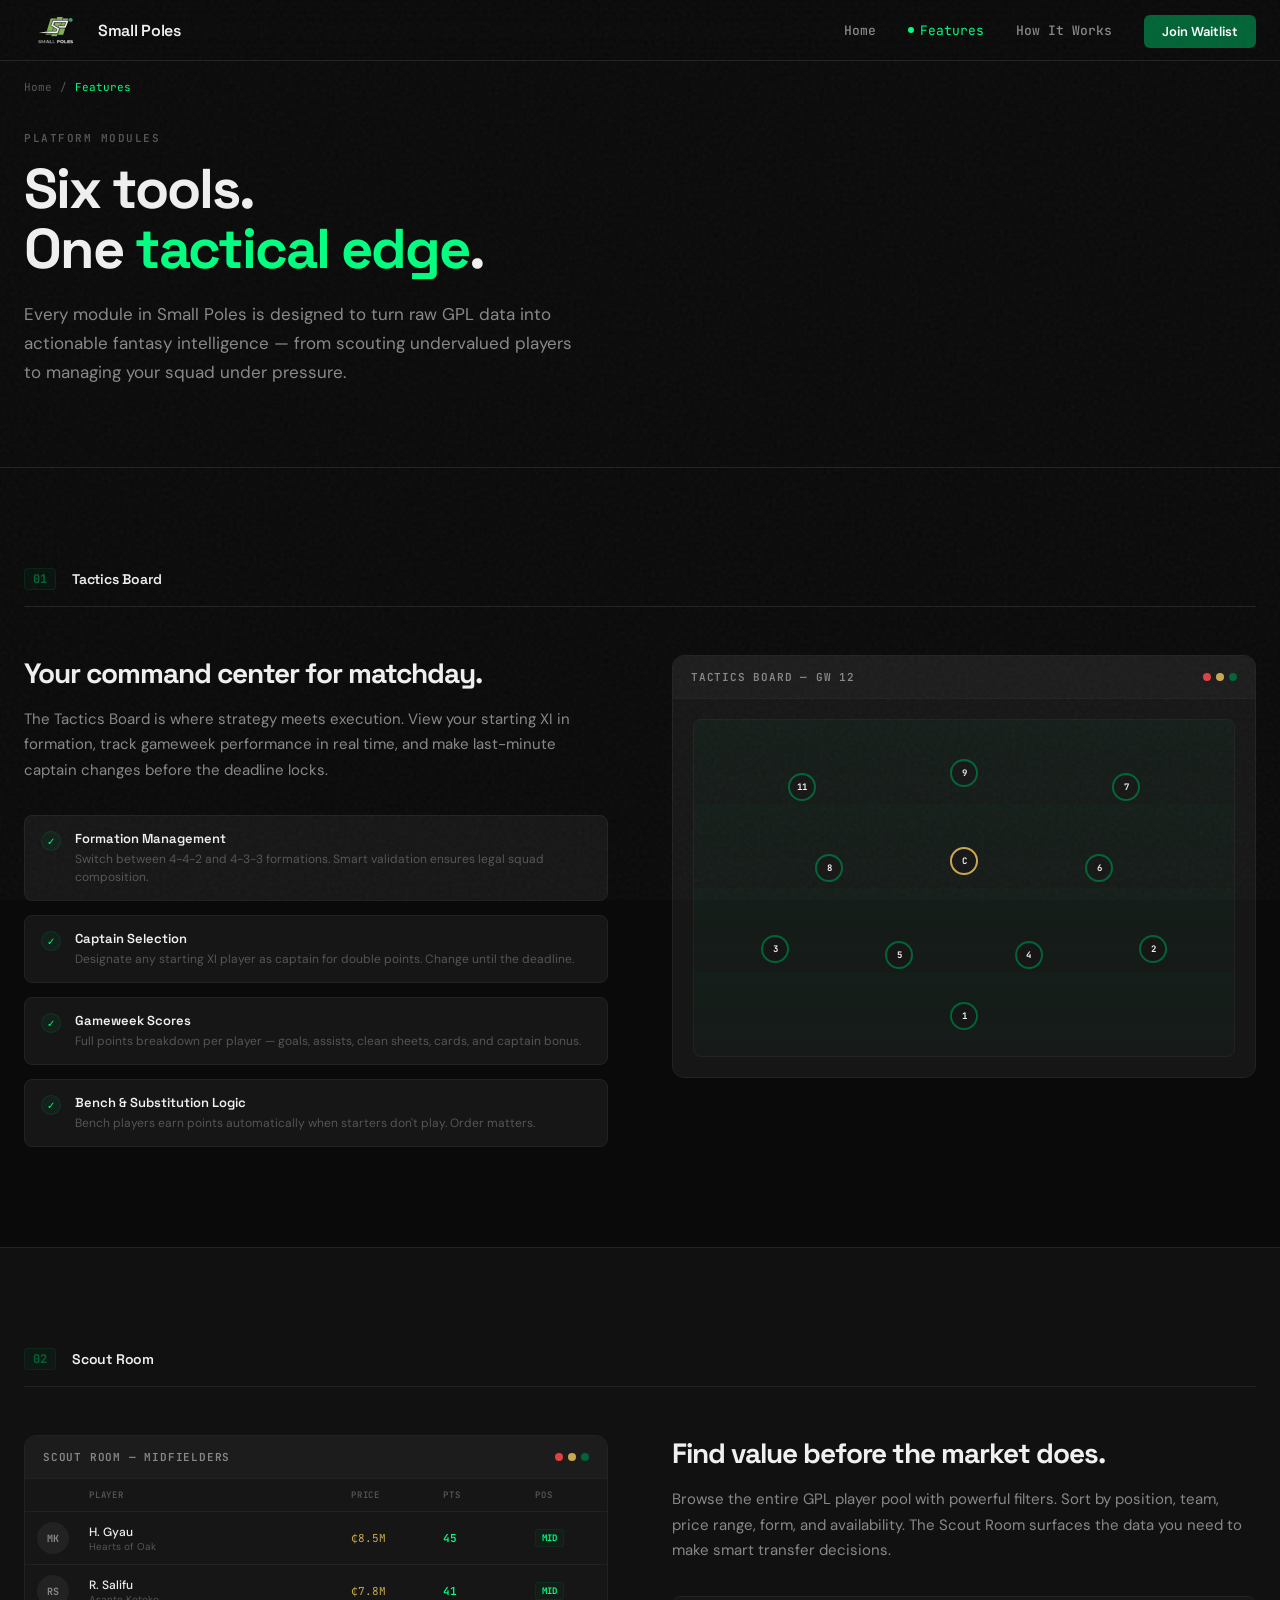
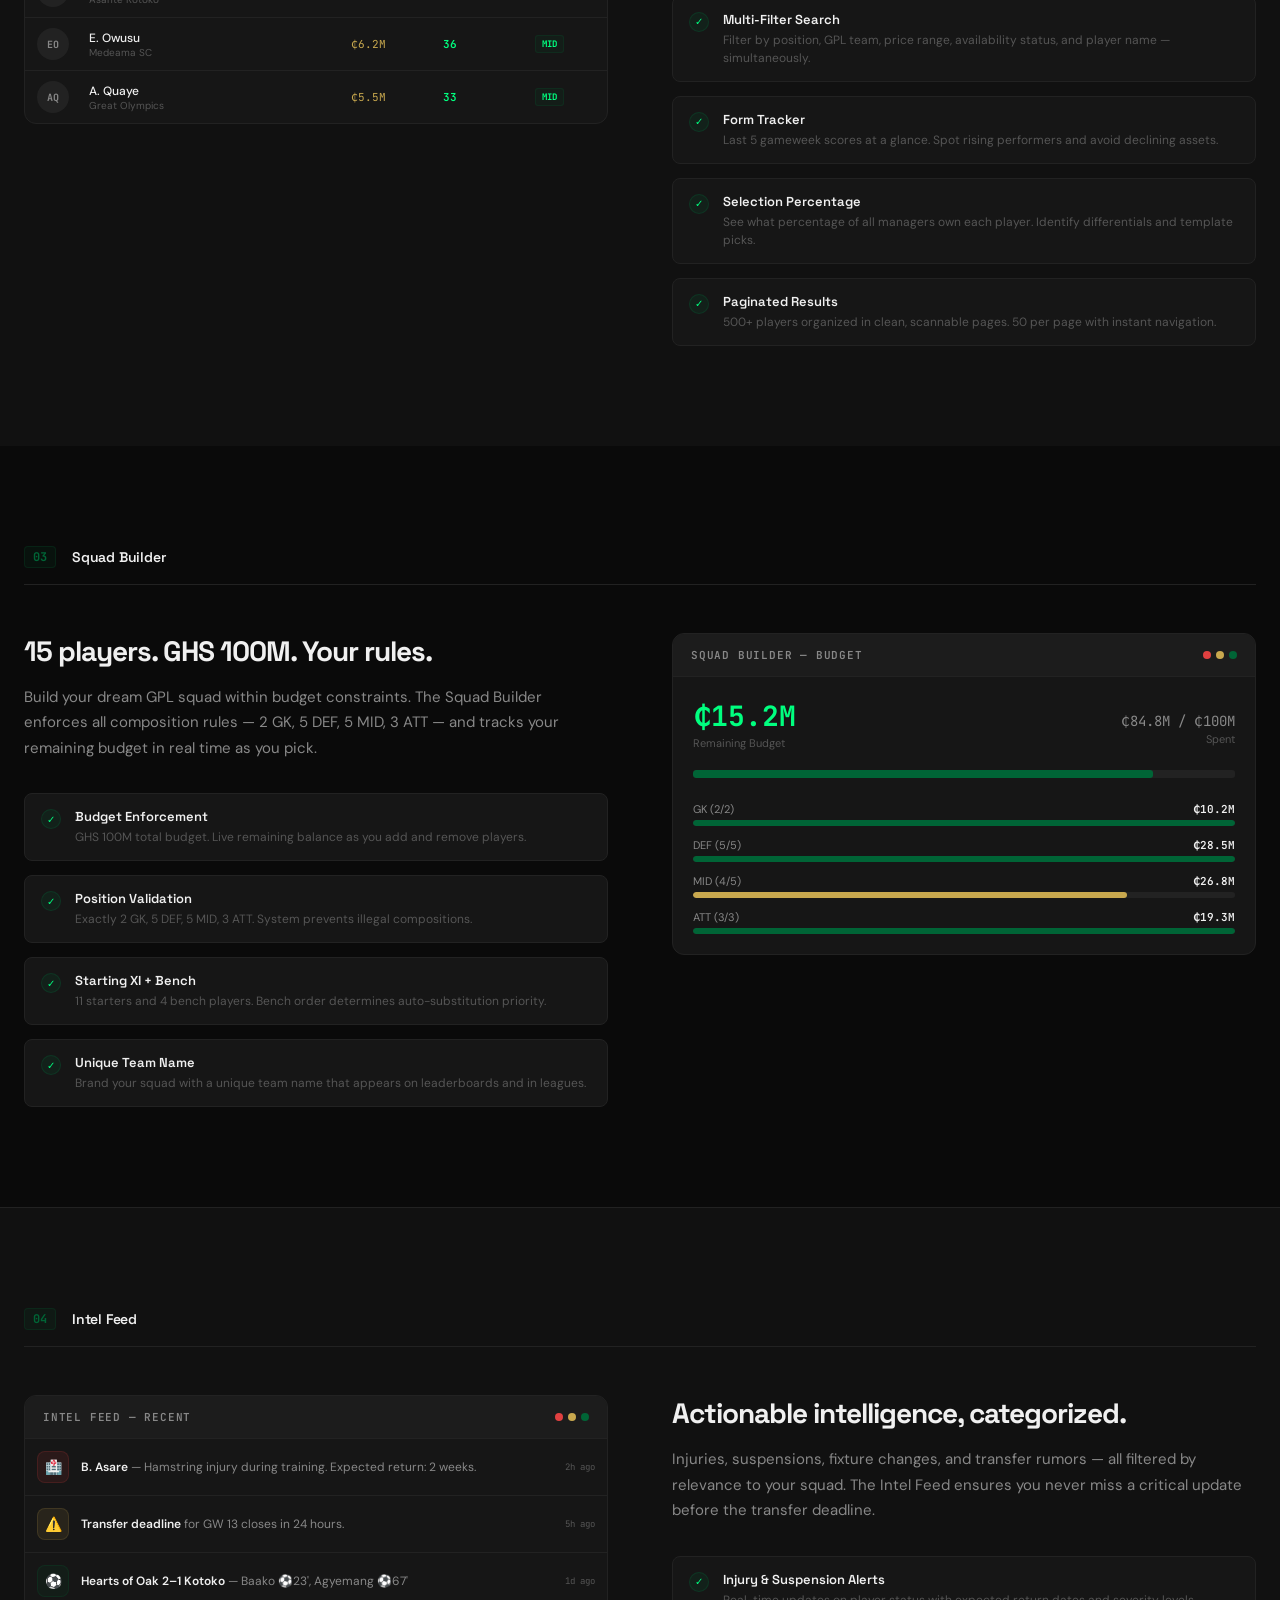
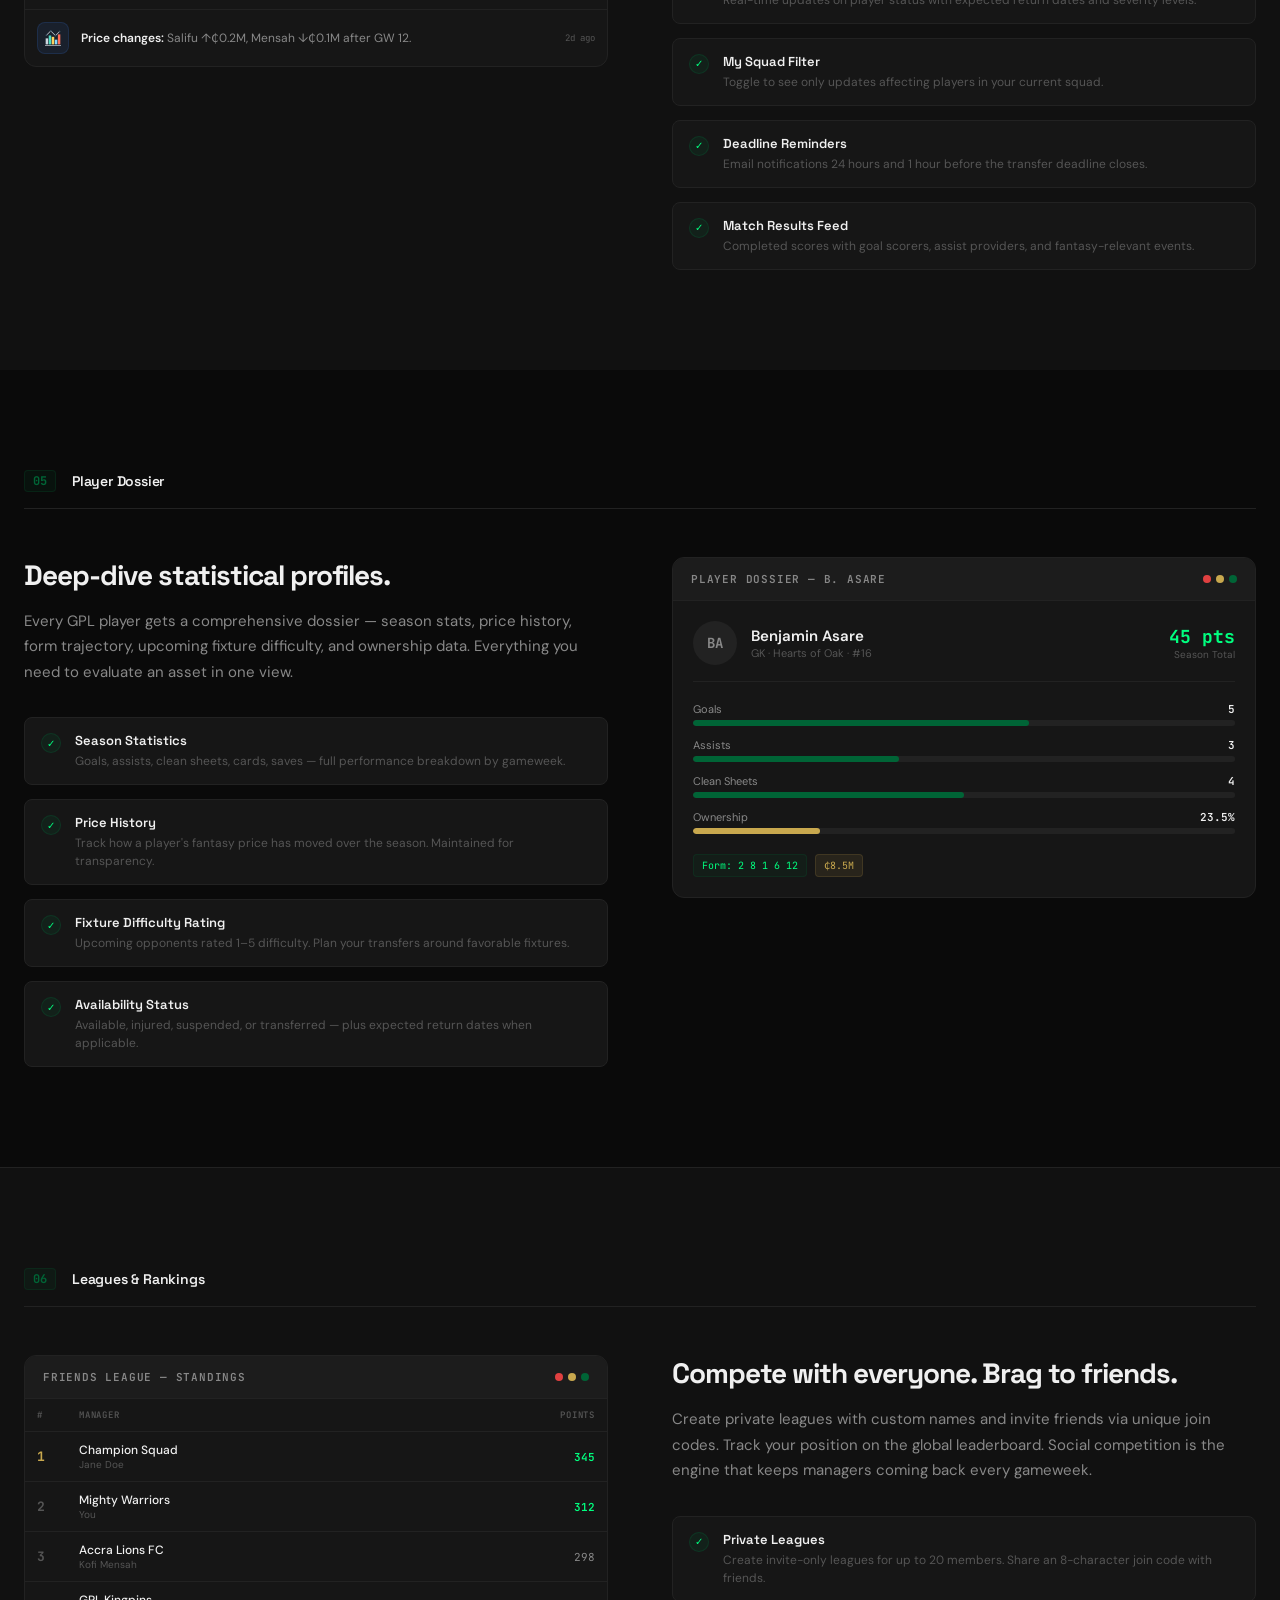
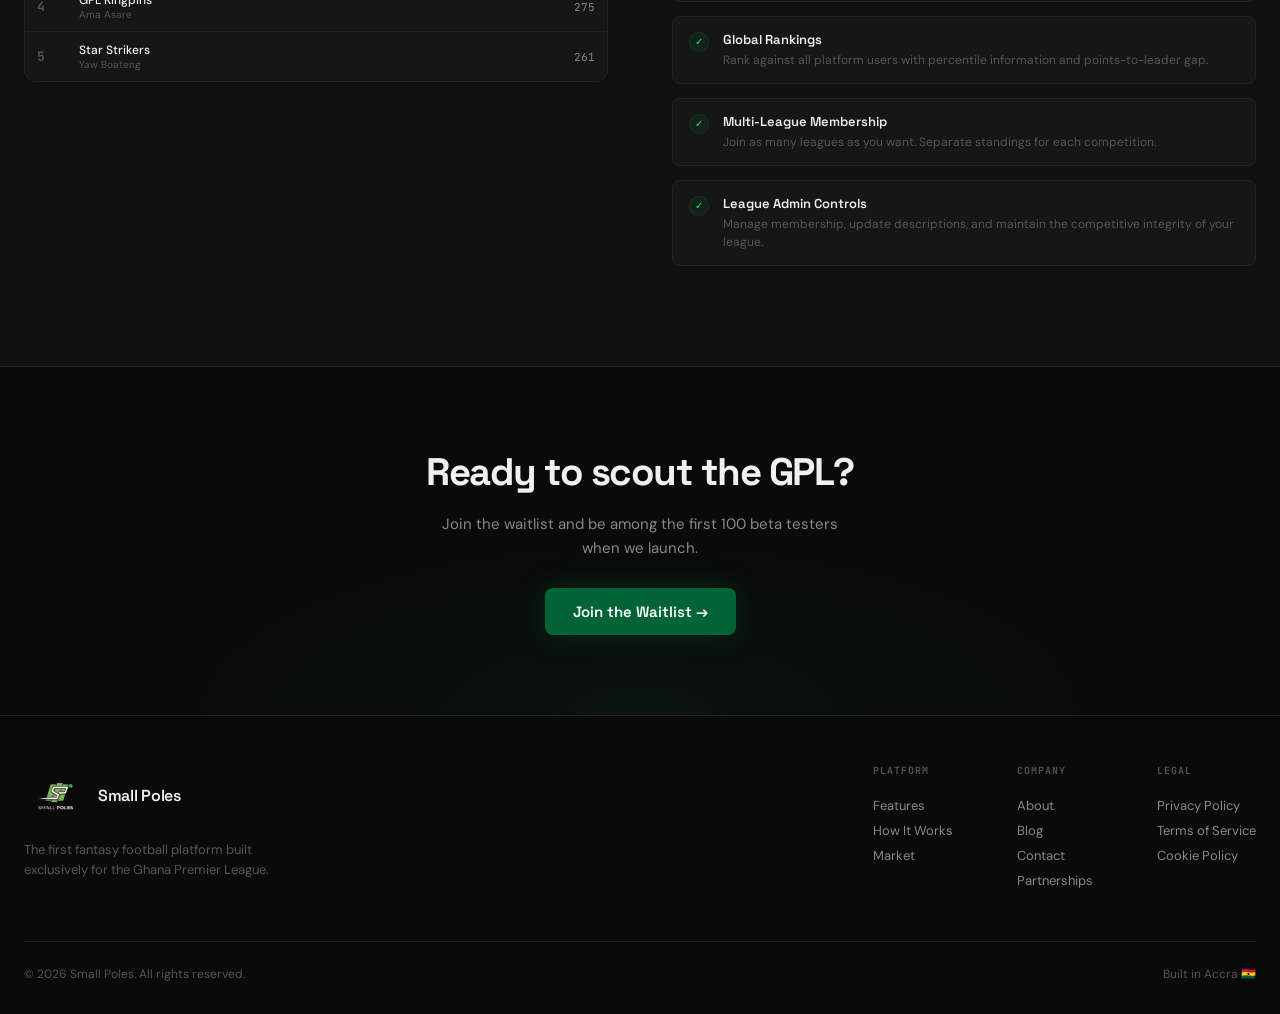
==== commit bbe15bb1: "removed scoring from html links and sitemap" ====
--- a/features.html
+++ b/features.html
@@ -35,7 +35,6 @@
             ><span class="nav-status-dot"></span> Features</span
           >
           <li class="nav-list"><a href="how-it-works.html">How It Works</a></li>
-          <li class="nav-list"><a href="scoring.html">Scoring</a></li>
           <li><a href="index.html#waitlist" class="nav-cta">Join Waitlist</a></li>
         </ul>
         <button
@@ -900,7 +899,6 @@
             <div class="footer-links-group">
               <h4>Platform</h4>
               <a href="features.html">Features</a>
-              <a href="scoring.html">Scoring Rules</a>
               <a href="how-it-works.html">How It Works</a>
               <a href="market.html">Market</a>
             </div>
--- a/styles.css
+++ b/styles.css
@@ -345,7 +345,7 @@
 
 /* ── Page Hero (inner pages) ── */
 .page-hero {
-  padding: 160px 0 80px;
+  padding: 80px 0 80px;
   position: relative;
   border-bottom: 1px solid var(--border);
 }
@@ -479,7 +479,7 @@
   display: flex;
   align-items: center;
   position: relative;
-  padding-top: 60px;
+  padding-top: 80px;
   overflow: hidden;
 }
 
